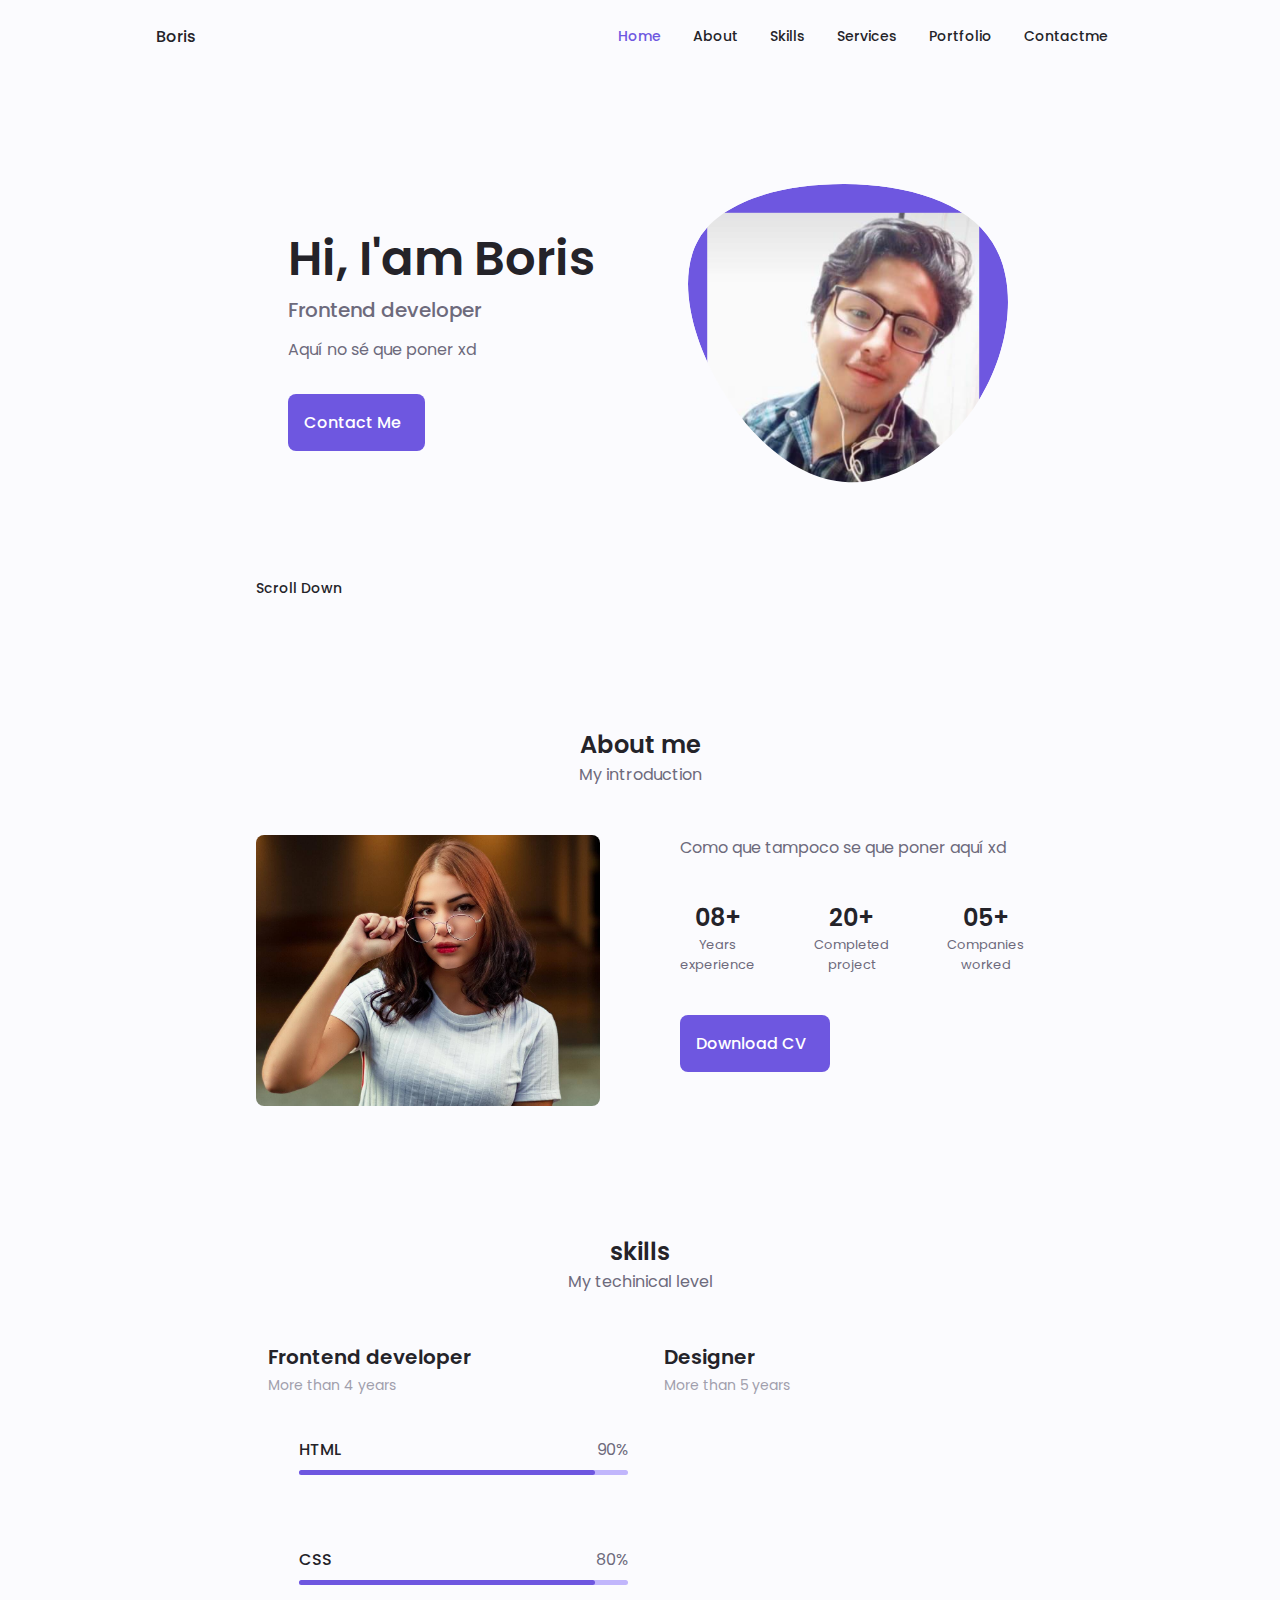
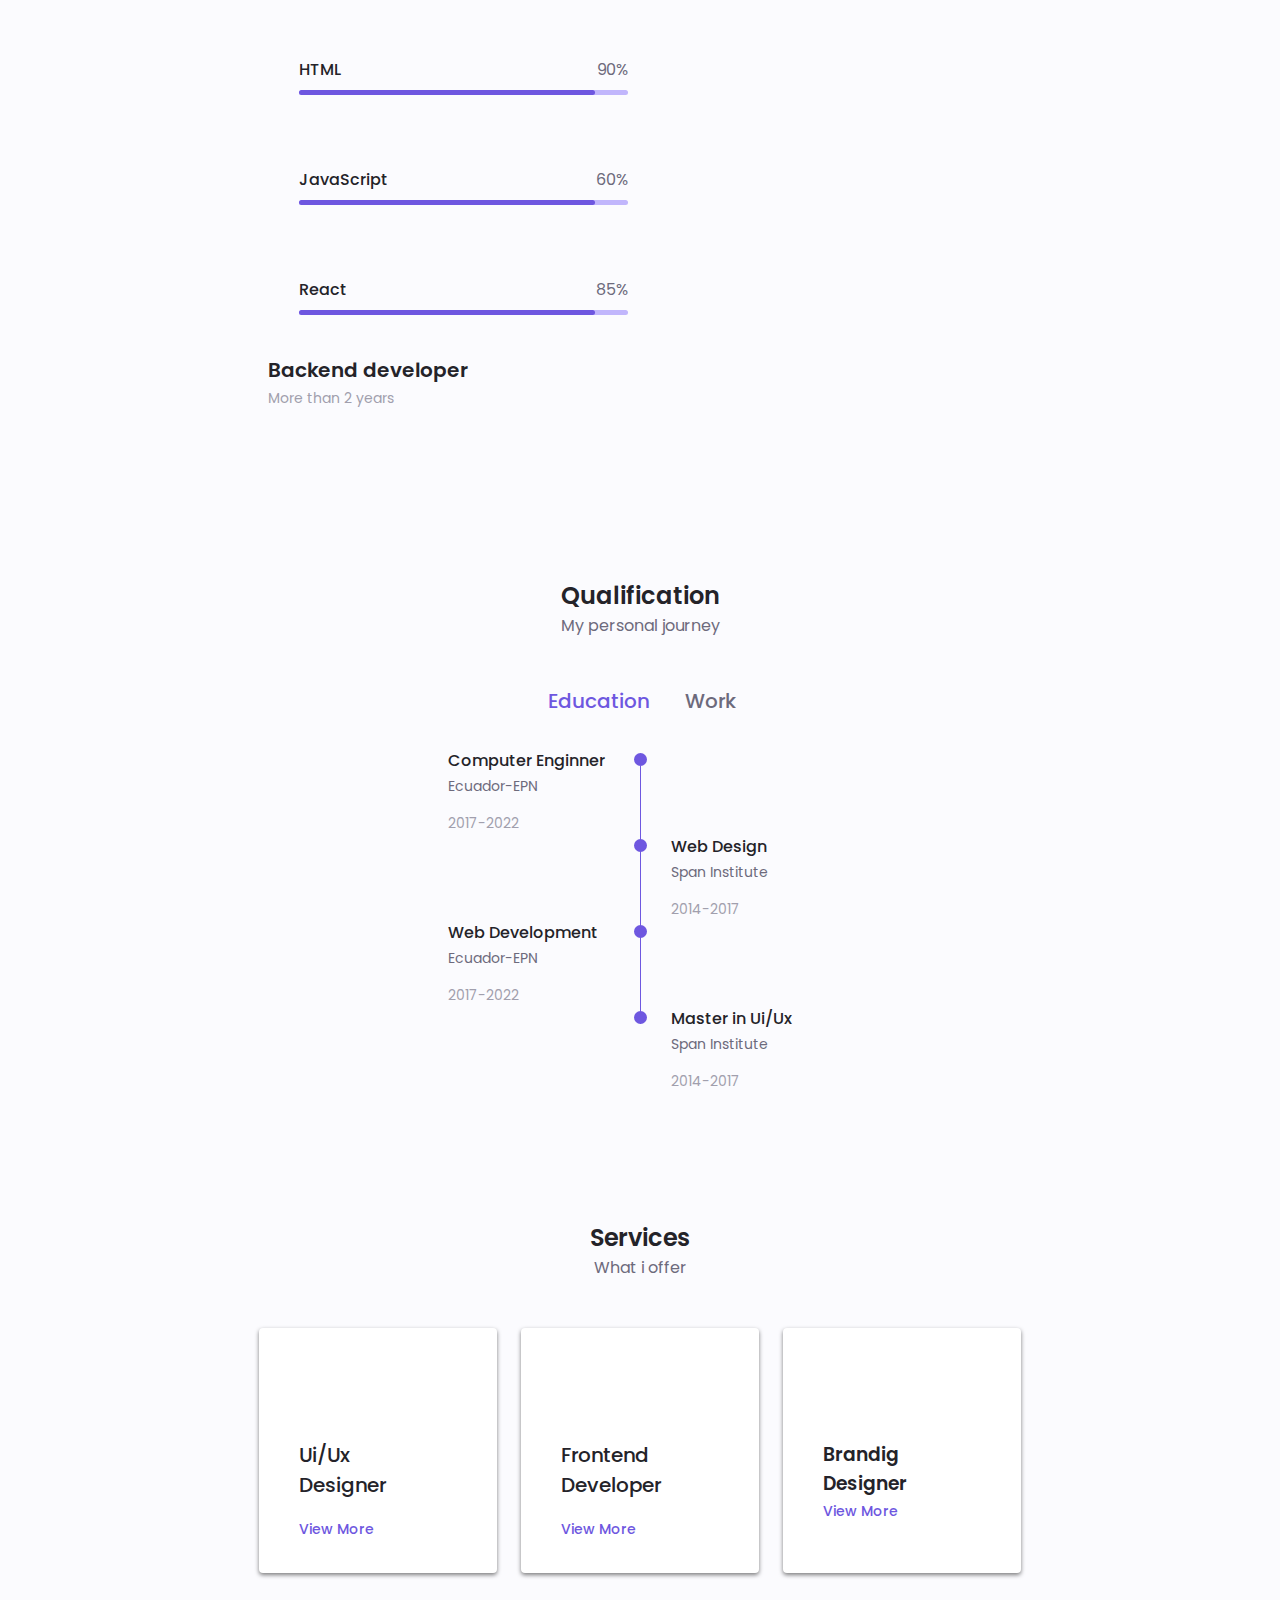
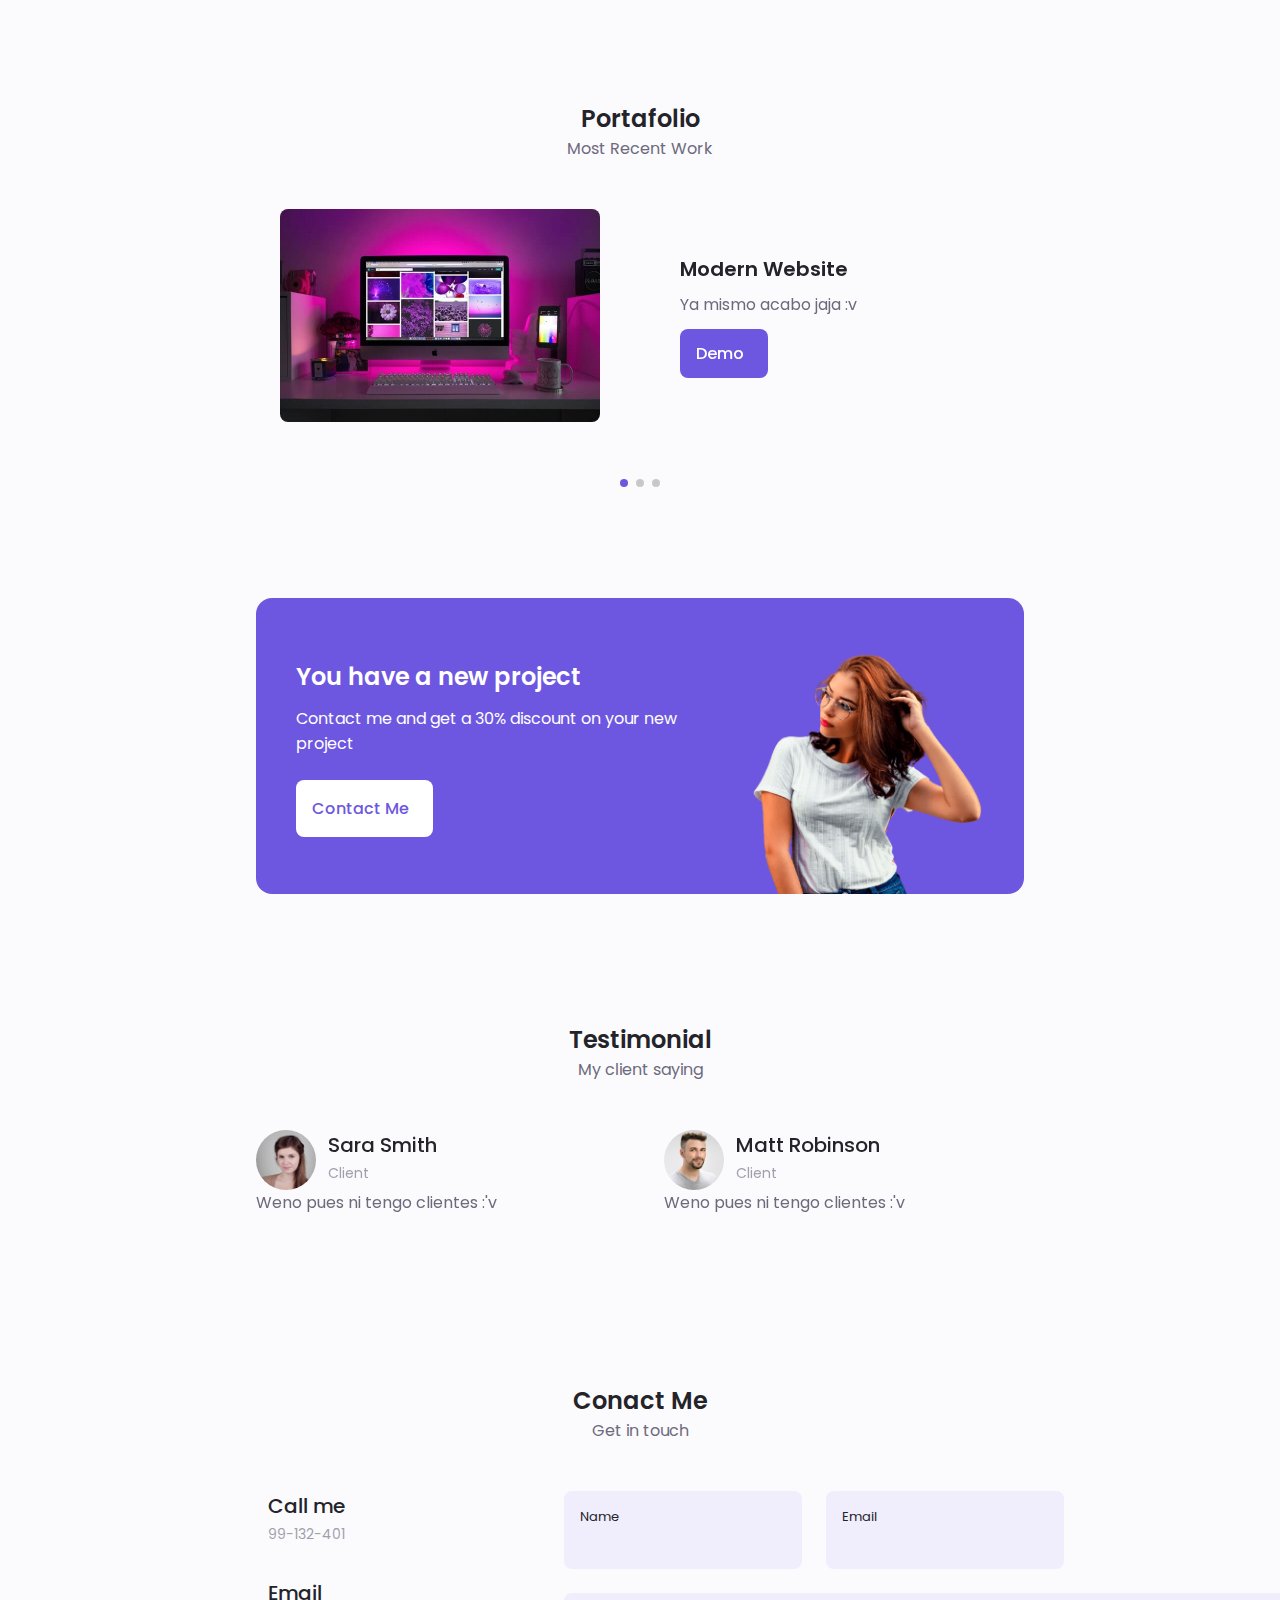
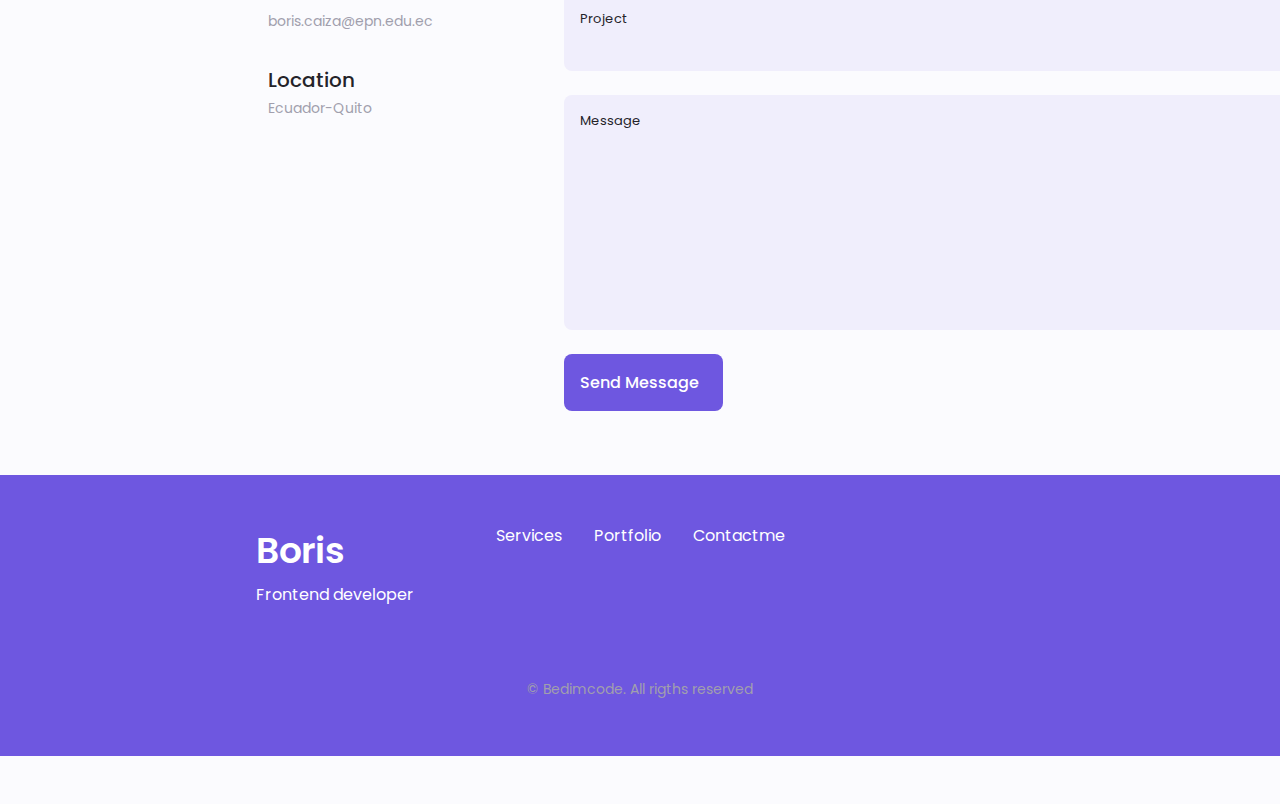
==== index.html @ 5bffb88f "Complete, little changes to do" ====
<!DOCTYPE html>
    <html lang="en">
    <head>
        <meta charset="UTF-8">
        <meta name="viewport" content="width=device-width, initial-scale=1.0">

        <!--==================== UNICONS ====================-->
        
        <link rel="stylesheet" href="https://unicons.iconscout.com/release/v4.0.0/css/line.css">
        <!--==================== SWIPER CSS ====================-->
        <link rel="stylesheet" href="assets/css/swiper-bundle.min.css">
        
        <!--==================== CSS ====================-->
        <link rel="stylesheet" href="assets/css/styles.css">

        <title>Responsive Portfolio Website</title>
    </head>
    <body>
        <!--==================== HEADER ====================-->
        <header class="header" id="header">
            <nav class="nav container">
                <a href="#" class="nav__logo">Boris</a>
                
                <div class="nav__menu" id ="nav-menu">
                    <ul class="nav__list grid">
                        <li class="nav__item">
                            <a href="#home" class="nav__link active-link">
                                <i class="uil uil-estate nav__icon"></i>Home
                            </a>
                        </li>
                        <li class="nav__item">
                            <a href="#about" class="nav__link">
                                <i class="uil uil-user nav__icon "></i> About
                            </a>
                        </li>
                        <li class="nav__item">
                            <a href="#skills" class="nav__link ">
                                <i class="uil uil-file-alt nav__icon"></i> Skills
                            </a>
                        </li>
                        <li class="nav__item">
                            <a href="#services" class="nav__link">
                                <i class="uil uil-briefcase nav__icon"></i> Services
                            </a>
                        </li>
                        <li class="nav__item">
                            <a href="#portfolio" class="nav__link">
                                <i class="uil uil-scenery nav__icon"></i> Portfolio
                            </a>
                        </li>
                        <li class="nav__item">
                            <a href="#contact" class="nav__link">
                                <i class="uil uil-message nav__icon"></i> Contactme
                            </a>
                        </li>
                    </ul>
                    <i class="uil uil-times nav__close" id="nav-close"></i>
                </div>
                
                <div class="nav__btns">
                    <!--Theme change button-->
                    <i class="uil uil-moon change-theme" id="theme-button"></i>
                    <div class="nav__toggle" id="nav-toggle">
                        <i class="uil uil-apps"></i>
                    </div>
                </div>
            </nav>

        </header>

        <!--==================== MAIN ====================-->
        <main class="main">
            <!--==================== HOME ====================-->
            <section class="home section" id="home">
               <div class="home__container container grid">
                   <div class="home__content grid">
                       <div class="home__social">
                           <a href="https://ec.linkedin.com/" target="_blank" class="home__social-icon">
                            <i class="uil uil-linkedin"></i> 
                           </a>

                           <a href="" target="_blank" class="home__social-icon">
                            <i class="uil uil-dribbble"></i>
                           </a>

                           <a href="https://github.com/" target="_blank" class="home__social-icon">
                            <i class="uil uil-github"></i>
                         </a>
                       </div>
                       <div class="home__img">
                        <svg class = "home__blob" viewBox="0 0 200 187" xmlns="http://www.w3.org/2000/svg" xmlns:xlink="http://www.w3.org/1999/xlink">
                            <mask id="mask0" mask-type="alpha">
                                <path d="M190.312 36.4879C206.582 62.1187 201.309 102.826 182.328 134.186C163.346 165.547 
                                130.807 187.559 100.226 186.353C69.6454 185.297 41.0228 161.023 21.7403 129.362C2.45775 
                                97.8511 -7.48481 59.1033 6.67581 34.5279C20.9871 10.1032 59.7028 -0.149132 97.9666 
                                0.00163737C136.23 0.303176 174.193 10.857 190.312 36.4879Z"/>
                            </mask>
                            <g mask="url(#mask0)">
                                <path d="M190.312 36.4879C206.582 62.1187 201.309 102.826 182.328 134.186C163.346 
                                165.547 130.807 187.559 100.226 186.353C69.6454 185.297 41.0228 161.023 21.7403 
                                129.362C2.45775 97.8511 -7.48481 59.1033 6.67581 34.5279C20.9871 10.1032 59.7028 
                                -0.149132 97.9666 0.00163737C136.23 0.303176 174.193 10.857 190.312 36.4879Z"/>
                                <image class = "home__blob-img" x= '12' y = '18' href="assets/img/miPerfil.png"/>
                            </g>
                        </svg>
                       </div>

                       <div class="home__data">
                           <h1 class="home__title">Hi, I'am Boris</h1>
                           <h3 class="home__subtitle">Frontend developer</h3>
                           <p class="home__description">Aquí no sé que poner xd</p>
                           <a href="#contact" class="button button--flex">
                            Contact Me<i class="uil uil-message button__icon"></i>
                           </a>

                       </div>
                   </div>

                   <div class="home__scroll">
                       <a href="#about" class="home_scroll-button button--flex">
                        <i class="uil uil-mouse-alt home__scroll-mouse"></i>
                        <span class="home__scroll-name">Scroll Down</span>
                        <i class="uil uil-arrow-down home__scroll-arrow"></i>
                       </a>
                   </div>
               </div> 
            </section>

            <!--==================== ABOUT ====================-->
            <section class="about section" id="about">
                <div class="section__normal">
                    <h2 class="section__title">About me</h2>
                <span class="section__subtitle">My introduction</span>
                </div>
                

                <div class="about__container container grid">
                    <img src="assets/img/about.jpg" alt="" class="about__img">
                    <div class="about__data">
                        <p class="about__description">Como que tampoco se que poner aquí xd</p>
                        <div class="about__info">
                            <div>
                                <span class="about__info-title">08+</span>
                                <span class="about__info-name">Years <br> experience</span>
                            </div>

                            <div>
                                <span class="about__info-title">20+</span>
                                <span class="about__info-name">Completed <br> project</span>
                            </div>


                            <div>
                                <span class="about__info-title">05+</span>
                                <span class="about__info-name">Companies <br> worked</span>
                            </div>
                        </div>

                        <div class="about__buttons">
                            <a download="" href="assets/pdf/MyResume.pdf" class="button button--flex">
                               Download CV  <i class="uil uil-download-alt button__icon"></i>
                            </a>
                            
                        </div>
                    </div>
                </div>
        
            </section>

            <!--==================== SKILLS ====================-->
            <section class="skills section" id="skills">
                <div class ="section__normal">
                    <h2 class="section__title">skills</h2>
                    <span class="section__subtitle">My techinical level</span>
                </div>
                
                <div class="skills__container container grid">
                    <div>
                        <!-----------------SKILLS 1 ------------------->
                        <div class="skills__content skills__open">
                            <div class="skills__header">
                                <i class="uil uil-brackets-curly skills__icon"></i>

                                <div>
                                    <h1 class="skills__title">Frontend developer</h1>
                                    <span class="skills__subtitle">More than 4 years</span>
                                </div>

                                <i class="uil uil-angle-down skills__arrow"></i>
                            </div>

                            <div class="skills__list grid">
                                <div class="skills__data">
                                    <div class="skills__titles">
                                        <h3 class="skills__name">HTML</h3>
                                            <span class="skills__number">90%</span>
                                    </div>
                                    <div class="skills__bar">
                                        <span class="skills__percentage skills__html"></span>
                                    </div>

                                </div>

                                <div class="skills__data">
                                    <div class="skills__titles">
                                        <h3 class="skills__name">CSS</h3>
                                            <span class="skills__number">80%</span>
                                    </div>
                                    <div class="skills__bar">
                                        <span class="skills__percentage skills__css"></span>
                                    </div>

                                </div>


                                <div class="skills__data">
                                    <div class="skills__titles">
                                        <h3 class="skills__name">HTML</h3>
                                            <span class="skills__number">90%</span>
                                    </div>
                                    <div class="skills__bar">
                                        <span class="skills__percentage skills__html"></span>
                                    </div>

                                </div>


                                <div class="skills__data">
                                    <div class="skills__titles">
                                        <h3 class="skills__name">JavaScript</h3>
                                            <span class="skills__number">60%</span>
                                    </div>
                                    <div class="skills__bar">
                                        <span class="skills__percentage skills__js"></span>
                                    </div>

                                </div>


                                <div class="skills__data">
                                    <div class="skills__titles">
                                        <h3 class="skills__name">React</h3>
                                            <span class="skills__number">85%</span>
                                    </div>
                                    <div class="skills__bar">
                                        <span class="skills__percentage skills__react"></span>
                                    </div>

                                </div>




                            </div>
                        </div>

                        <!-----------------SKILLS 2 ------------------->
                        <div class="skills__content skills__close">
                            <div class="skills__header">
                                <i class="uil uil-server-network skills__icon"></i>

                                <div>
                                    <h1 class="skills__title">Backend developer</h1>
                                    <span class="skills__subtitle">More than 2 years</span>
                                </div>

                                <i class="uil uil-angle-down skills__arrow"></i>
                            </div>

                            <div class="skills__list grid">
                                <div class="skills__data">
                                    <div class="skills__titles">
                                        <h3 class="skills__name">PHP</h3>
                                            <span class="skills__number">80%</span>
                                    </div>
                                    <div class="skills__bar">
                                        <span class="skills__percentage skills__php"></span>
                                    </div>

                                </div>

                                <div class="skills__data">
                                    <div class="skills__titles">
                                        <h3 class="skills__name">Node JS</h3>
                                            <span class="skills__number">70%</span>
                                    </div>
                                    <div class="skills__bar">
                                        <span class="skills__percentage skills__node"></span>
                                    </div>

                                </div>


                                <div class="skills__data">
                                    <div class="skills__titles">
                                        <h3 class="skills__name">Firebase</h3>
                                            <span class="skills__number">90%</span>
                                    </div>
                                    <div class="skills__bar">
                                        <span class="skills__percentage skills__firebase"></span>
                                    </div>

                                </div>


                                <div class="skills__data">
                                    <div class="skills__titles">
                                        <h3 class="skills__name">Pyhton</h3>
                                            <span class="skills__number">60%</span>
                                    </div>
                                    <div class="skills__bar">
                                        <span class="skills__percentage skills__python"></span>
                                    </div>

                                </div>


                            </div>
                        </div>
                    </div>

                    <div>
                          <!-----------------SKILLS 3 ------------------->
                          <div class="skills__content skills__close">
                            <div class="skills__header">
                                <i class="uil uil-swatchbook skills__icon"></i>

                                <div>
                                    <h1 class="skills__title">Designer</h1>
                                    <span class="skills__subtitle">More than 5 years</span>
                                </div>

                                <i class="uil uil-angle-down skills__arrow"></i>
                            </div>

                            <div class="skills__list grid">
                                <div class="skills__data">
                                    <div class="skills__titles">
                                        <h3 class="skills__name">Figma</h3>
                                            <span class="skills__number">80%</span>
                                    </div>
                                    <div class="skills__bar">
                                        <span class="skills__percentage skills__figma"></span>
                                    </div>

                                </div>

                                <div class="skills__data">
                                    <div class="skills__titles">
                                        <h3 class="skills__name">Sketch</h3>
                                            <span class="skills__number">85%</span>
                                    </div>
                                    <div class="skills__bar">
                                        <span class="skills__percentage skills__sketch"></span>
                                    </div>

                                </div>


                                <div class="skills__data">
                                    <div class="skills__titles">
                                        <h3 class="skills__name">Photoshop</h3>
                                            <span class="skills__number">90%</span>
                                    </div>
                                    <div class="skills__bar">
                                        <span class="skills__percentage skills__phptoshop"></span>
                                    </div>

                                </div>


                                




                            </div>
                        </div>
                    </div>
                </div>
            </section>

            <!--==================== QUALIFICATION ====================-->
            <section class="qualification section">
                <div class="section__normal">
                    <h2 class="section__title">Qualification</h2>
                    <span class="section__subtitle">My personal journey</span>
                </div>
                

                <div class="qualification__container container">
                    <div class="qualification__tabs">
                        <div class="qualification__button button--flex qualification__active" data-target='#education'>
                            <i class="uil uil-graduation-cap qualification__icon"></i>
                            Education
                        </div>

                        <div class="qualification__button button--flex" data-target='#work' >
                            <i class="uil uil-briefcase-alt qualification__icon"></i>
                            Work
                        </div>


                    </div>

                    <div class="qualification__sections">
                        <!-----------------QUALIFICATIONS CONTENT 1-------------->
                        <div class="qualification__content qualification__active" data-content id ="education">
                            <!-----------------QUALIFICATIONS 1-------------->
                            <div class="qualification__data">
                                <div>
                                    <h3 class="qualification__title">Computer Enginner</h3>
                                    <span class="qualification__subtitle">Ecuador-EPN</span>
                                    <div class="qualification__calendar">
                                        <i class="uil uil-calendar-alt"></i>
                                        2017-2022
                                    </div>
                                </div>
                                <div>
                                    <span class="qualification__rounder"></span>
                                    <span class="qualification__line"></span>
                                </div>

                            </div>

                              <!-----------------QUALIFICATIONS 2-------------->
                              <div class="qualification__data">
                                  <div></div>
                                    <div>
                                        <span class="qualification__rounder"></span>
                                        <span class="qualification__line"></span>
                                    </div>
                                    
                                    <div>
                                        <h3 class="qualification__title">Web Design</h3>
                                        <span class="qualification__subtitle">Span Institute</span>
                                        <div class="qualification__calendar">
                                            <i class="uil uil-calendar-alt"></i>
                                            2014-2017
                                        </div>
                                    </div>
                              

                                </div>

                              <!-----------------QUALIFICATIONS 3-------------->
                              <div class="qualification__data">
                                    <div>
                                        <h3 class="qualification__title">Web Development</h3>
                                        <span class="qualification__subtitle">Ecuador-EPN</span>
                                        <div class="qualification__calendar">
                                            <i class="uil uil-calendar-alt"></i>
                                            2017-2022
                                        </div>
                                    </div>
                                    <div>
                                        <span class="qualification__rounder"></span>
                                        <span class="qualification__line"></span>
                                    </div>

                                </div>

                                 <!-----------------QUALIFICATIONS 4-------------->
                              <div class="qualification__data">
                                    <div></div>
                                    <div>
                                        <span class="qualification__rounder"></span>
                                        <!--<span class="qualification__line"></span>-->
                                    </div>
                                    
                                    <div>
                                        <h3 class="qualification__title">Master in Ui/Ux</h3>
                                        <span class="qualification__subtitle">Span Institute</span>
                                        <div class="qualification__calendar">
                                            <i class="uil uil-calendar-alt"></i>
                                            2014-2017
                                        </div>
                                    </div>
                            

                                </div>
                        </div>

                         <!-----------------QUALIFICATIONS CONTENT 2-------------->
                         <div class="qualification__content" data-content id ="work">
                            <!-----------------QUALIFICATIONS 1-------------->
                            <div class="qualification__data">
                                <div>
                                    <h3 class="qualification__title">Software Enginner</h3>
                                    <span class="qualification__subtitle">Ecuador-EPN</span>
                                    <div class="qualification__calendar">
                                        <i class="uil uil-calendar-alt"></i>
                                        2017-2022
                                    </div>
                                </div>
                                <div>
                                    <span class="qualification__rounder"></span>
                                    <span class="qualification__line"></span>
                                </div>

                            </div>

                              <!-----------------QUALIFICATIONS 2-------------->
                              <div class="qualification__data">
                                  <div></div>
                                    <div>
                                        <span class="qualification__rounder"></span>
                                        <span class="qualification__line"></span>
                                    </div>
                                    
                                    <div>
                                        <h3 class="qualification__title">Web Design</h3>
                                        <span class="qualification__subtitle">Span Institute</span>
                                        <div class="qualification__calendar">
                                            <i class="uil uil-calendar-alt"></i>
                                            2014-2017
                                        </div>
                                    </div>
                              

                                </div>

                              <!-----------------QUALIFICATIONS 3-------------->
                              <div class="qualification__data">
                                    <div>
                                        <h3 class="qualification__title">Web Development</h3>
                                        <span class="qualification__subtitle">Ecuador-EPN</span>
                                        <div class="qualification__calendar">
                                            <i class="uil uil-calendar-alt"></i>
                                            2017-2022
                                        </div>
                                    </div>
                                    <div>
                                        <span class="qualification__rounder"></span>
                                       <!--<span class="qualification__line"></span>--> 
                                    </div>

                                </div>

                        </div>

                    </div>
                </div>

            </section>

            <!--==================== SERVICES ====================-->
            <section class="services section" id="services">
                <div class="section__normal">
                    <h2 class="section__title">Services</h2>
                    <span class="section__subtitle">What i offer</span>
                </div>
                

                <div class="services__container container grid">
                    <!-----------SERVICES 1--------------------->
                    <div class="services__content">
                        <div>
                            <i class="uil uil-web-grid services__icon"></i>
                            <h3 class="services__title">Ui/Ux <br> Designer</h3>
                        </div>

                        <span class="button button--flex button--small button--link services__button">
                            View More 
                            <i class="uil uil-arrow-right button__icon"></i>
                        </span>

                        <div class="services__modal">

                            <div class="services__modal-content">
                            <h4 class="services__modal-title">Ui/Ux <br> Designer</h4>
                            <i class="uil uil-times services__modal-close"></i>

                            <ul class="services__modal-services grid">
                                <li class="services__modal-service">
                                    <i class="uil uil-check-circle services__modal-icon"></i>
                                    <p>I develop the user interface.</p>
                                </li>

                                <li class="services__modal-service">
                                    <i class="uil uil-check-circle services__modal-icon"></i>
                                    <p>I develop the user interface.</p>
                                </li>

                                <li class="services__modal-service">
                                    <i class="uil uil-check-circle services__modal-icon"></i>
                                    <p>I develop the user interface.</p>
                                </li>

                                <li class="services__modal-service">
                                    <i class="uil uil-check-circle services__modal-icon"></i>
                                    <p>I develop the user interface.</p>
                                </li>
                            </ul>
                            </div>
                        </div>
                    </div>

                     <!-----------SERVICES 2--------------------->
                     <div class="services__content">
                        <div>
                            <i class="uil uil-arrow services__icon"></i>
                            <h3 class="services__title">Frontend <br> Developer</h3>
                        </div>

                        <span class="button button--flex button--small button--link services__button">
                            View More 
                            <i class="uil uil-arrow-right button__icon"></i>
                        </span>

                        <div class="services__modal">
                            <div class="services__modal-content">
                            <h4 class="services__modal-title">Frontend <br> Developer</h4>
                            <i class="uil uil-times services__modal-close"></i>

                            <ul class="services__modal-services grid">
                                <li class="services__modal-service">
                                    <i class="uil uil-check-circle services__modal-icon"></i>
                                    <p>I develop the user interface.</p>
                                </li>

                                <li class="services__modal-service">
                                    <i class="uil uil-check-circle services__modal-icon"></i>
                                    <p>I develop the user interface.</p>
                                </li>

                                <li class="services__modal-service">
                                    <i class="uil uil-check-circle services__modal-icon"></i>
                                    <p>I develop the user interface.</p>
                                </li>

                                <li class="services__modal-service">
                                    <i class="uil uil-check-circle services__modal-icon"></i>
                                    <p>I develop the user interface.</p>
                                </li>
                            </ul>
                            </div>
                        </div>
                    </div>

                    <!-----------SERVICES 3--------------------->
                    <div class="services__content">
                        <div>
                            <i class="uil uil-pen services__icon"></i>
                            <h3 class="sercices__title">Brandig <br> Designer</h3>
                        </div>

                        <span class="button button--flex button--small button--link services__button">
                            View More 
                            <i class="uil uil-arrow-right button__icon"></i>
                        </span>

                        <div class="services__modal">
                            <div class="services__modal-content">
                            <h4 class="services__modal-title">Brandig <br> Designer</h4>
                            <i class="uil uil-times services__modal-close"></i>

                            <ul class="services__modal-services grid">
                                <li class="services__modal-service">
                                    <i class="uil uil-check-circle services__modal-icon"></i>
                                    <p>I develop the user interface.</p>
                                </li>

                                <li class="services__modal-service">
                                    <i class="uil uil-check-circle services__modal-icon"></i>
                                    <p>I develop the user interface.</p>
                                </li>

                                <li class="services__modal-service">
                                    <i class="uil uil-check-circle services__modal-icon"></i>
                                    <p>I develop the user interface.</p>
                                </li>

                                <li class="services__modal-service">
                                    <i class="uil uil-check-circle services__modal-icon"></i>
                                    <p>I develop the user interface.</p>
                                </li>
                            </ul>
                            </div>
                        </div>
                    </div>

                </div>

            </section>

            <!--==================== PORTFOLIO ====================-->
            <section class="portfolio section" id="portfolio">
                <div class="section__normal">
                    <h2 class="section__title">Portafolio</h2>
                    <span class="section__subtitle">Most Recent Work</span>
                </div>
                

                <div class="portfolio__container container swiper-container">
                    <div class="swiper-wrapper">
                        <!----------------------PORTFOLIO 1-------------->
                        <div class="portfolio__content grid swiper-slide">
                            <img src="assets/img/portfolio1.jpg" alt="" class="portfolio__img">

                            <div class="portfolio__data">
                                <h3 class="portfolio__title">Modern Website</h3>
                                <p class="portfolio__description">Ya mismo acabo jaja :v </p>
                                <a href="#" class="button button--flex button--small portfolio__button">
                                    Demo
                                    <i class="uil uil-arrow-right button__icon"></i>
                                </a>
                            </div>
                        </div>

                        <!----------------------PORTFOLIO 2-------------->
                        <div class="portfolio__content grid swiper-slide">
                            <img src="assets/img/portfolio2.jpg" alt="" class="portfolio__img">

                            <div class="portfolio__data">
                                <h3 class="portfolio__title">Modern Website</h3>
                                <p class="portfolio__description">Ya mismo acabo jaja :v </p>
                                <a href="#" class="button button--flex button--small portfolio__button">
                                    Demo
                                    <i class="uil uil-arrow-right button__icon"></i>
                                </a>
                            </div>
                        </div>

                        <!----------------------PORTFOLIO 3-------------->
                        <div class="portfolio__content grid swiper-slide">
                            <img src="assets/img/portfolio3.jpg" alt="" class="portfolio__img">

                            <div class="portfolio__data">
                                <h3 class="portfolio__title">Modern Website</h3>
                                <p class="portfolio__description">Ya mismo acabo jaja :v </p>
                                <a href="#" class="button button--flex button--small portfolio__button">
                                    Demo
                                    <i class="uil uil-arrow-right button__icon"></i>
                                </a>
                            </div>
                        </div>
                    </div>

                    <!--Add Arrows-->
                    <div class="swiper-button-next">
                        <i class="uil uil-angle-right-b swiper-portfolio-icon"></i>
                    </div>
                    <div class="swiper-button-prev">
                        <i class="uil uil-angle-left-b swiper-portfolio-icon"></i>
                    </div>

                    <!-- Add Pagination-->

                    <div class="swiper-pagination"></div>
                </div>

            </section>

            <!--==================== PROJECT IN MIND ====================-->
            <section class="project section">
                <div class="project__bg">
                    <div class="project__container container grid">
                        <div class="project__data">
                            <h2 class="project__title">You have a new project</h2>
                            <p class="project__description">Contact me and get a 30% discount on your new project</p>
                            <a href="#contact" class="button button--flex button--white">
                                Contact Me
                                <i class="uil uil-message project__icon button__icon"></i>
                            </a>
                        </div>

                        <img src="assets/img/project.png" alt="" class="project__img">
                    </div>
                </div>

            </section>

            <!--==================== TESTIMONIAL ====================-->
            <section class="testimonial section">
                <div class="section__normal">
                    <h2 class="section__title">Testimonial</h2>
                    <span class="section__subtitle">My client saying</span> 
                </div>
               

               <div class="testimonial__container container swiper-container">
                   <div class="swiper-wrapper">
                        <!-------------Testimonial 1 ------------->
                        <div class="testimonial__content swiper-slide">
                            <div class="testimonial__data">
                                <div class="testimonial__header">
                                    <img src="assets/img/testimonial1.jpg" alt="" class="testimonial__img">
                                    <div>
                                        <h3 class="testimonial__name">Sara Smith</h3>
                                        <span class="testimonial__client">Client</span>
                                    </div>
                                </div>

                                <div>
                                    <i class="uil uil-star testimonial__icon-start"></i>
                                    <i class="uil uil-star testimonial__icon-start"></i>
                                    <i class="uil uil-star testimonial__icon-start"></i>
                                    <i class="uil uil-star testimonial__icon-start"></i>
                                    <i class="uil uil-star testimonial__icon-start"></i>
                                </div>
                            </div>

                            <p class="testimonial__description">Weno pues ni tengo clientes :'v</p>

                        </div>


                            <!-------------Testimonial 2 ------------->
                            <div class="testimonial__content swiper-slide">
                                <div class="testimonial__data">
                                    <div class="testimonial__header">
                                        <img src="assets/img/testimonial2.jpg" alt="" class="testimonial__img">
                                        <div>
                                            <h3 class="testimonial__name">Matt Robinson</h3>
                                            <span class="testimonial__client">Client</span>
                                        </div>
                                    </div>
        
                                    <div>
                                    <i class="uil uil-star testimonial__icon-start"></i>
                                    <i class="uil uil-star testimonial__icon-start"></i>
                                    <i class="uil uil-star testimonial__icon-start"></i>
                                    <i class="uil uil-star testimonial__icon-start"></i>
                                    <i class="uil uil-star testimonial__icon-start"></i>
                                    </div>
                                </div>
        
                                <p class="testimonial__description">Weno pues ni tengo clientes :'v</p>
                                
                            </div>

                            <!-------------Testimonial 3 ------------->
                            <div class="testimonial__content swiper-slide">
                                <div class="testimonial__data">
                                    <div class="testimonial__header">
                                        <img src="assets/img/testimonial3.jpg" alt="" class="testimonial__img">
                                        <div>
                                            <h3 class="testimonial__name">Raul Harris</h3>
                                            <span class="testimonial__client">Client</span>
                                        </div>
                                    </div>
        
                                    <div>
                                    <i class="uil uil-star testimonial__icon-start"></i>
                                    <i class="uil uil-star testimonial__icon-start"></i>
                                    <i class="uil uil-star testimonial__icon-start"></i>
                                    <i class="uil uil-star testimonial__icon-start"></i>
                                    <i class="uil uil-star testimonial__icon-start"></i>
                                    </div>
                                </div>
        
                                <p class="testimonial__description">Weno pues ni tengo clientes :'v</p>
                                
                            </div>

                   </div>

                   <!--Add Pagination-->
                   <div class="swiper-pagination swiper-pagination-testimonial"></div>
               </div>

            </section>

            <!--==================== CONTACT ME ====================-->
            <section class="contact section" id="contact">
                <div class="section__normal">
                    <h2 class="section__title">Conact Me</h2>
                    <span class="section__subti">Get in touch</span>
                </div>
               

                <div class="contact__container container grid">
                    <div>
                        <div class="contact__information">
                            <i class="uil uil-phone contact__icon"></i>
                            <div>
                                <h3 class="contact__title">Call me</h3>
                                <span class="contact__subtitle">99-132-401</span>
                            </div>
                        </div>

                        <div class="contact__information">
                            <i class="uil uil-envelope contact__icon"></i>
                            <div>
                                <h3 class="contact__title">Email</h3>
                                <span class="contact__subtitle">boris.caiza@epn.edu.ec</span>
                            </div>
                        </div>


                        <div class="contact__information">
                            <i class="uil uil-map-marker contact__icon"></i>
                            <div>
                                <h3 class="contact__title">Location</h3>
                                <span class="contact__subtitle">Ecuador-Quito</span>
                            </div>
                        </div>
                    </div>

                    <form action="" class="contact__form grid">
                        <div class="contact__inputs grid">
                            <div class="contact__content">
                                <label for="" class="contact__label">Name</label>
                                <input type="text" class="contact__input">
                            </div>

                            <div class="contact__content">
                                <label for="" class="contact__label">Email</label>
                                <input type="email" class="contact__input">
                            </div>
                        </div>

                        <div class="contact__content">
                            <label for="" class="contact__label">Project</label>
                            <input type="text" class="contact__input">
                        </div>


                        <div class="contact__content">
                            <label for="" class="contact__label">Message</label>
                            <textarea name="" id="" cols="30" rows="7" class="contact__input"></textarea>
                        </div>

                        <div>
                            <a href="" class="button button--flex"> Send Message
                                <i class="uil uil-message button__icon"></i>
                            </a>
                        </div>



                    </form>
                </div>


            </section>
        </main>

        <!--==================== FOOTER ====================-->
        <footer class="footer">
            <div class="footer__bg">
                <div class="footer__container container grid">
                    <div>
                        <h1 class="footer__title">Boris</h1>
                        <span class="footer__subtitle">Frontend developer</span>
                    </div>

                    <ul class="footer__links">
                        <li> 
                            <a href="#services" class="footer__link">Services</a>
                        </li>

                        <li> 
                            <a href="#portfolio" class="footer__link">Portfolio</a>
                        </li>

                        <li> 
                            <a href="#contact" class="footer__link">Contactme</a>
                        </li>
                    </ul>

                    <div class="footer__socials">
                        <a href="https://www.facebook.com/boris.caiza.9/" target=_blank" " class="footer__social">
                            <i class="uil uil-facebook-f"></i>
                        </a>

                        <a href="https://www.instagram.com/boriscaiza" target=_blank" class="footer__social">
                            <i class="uil uil-instagram"></i>
                        </a>

                        
                    </div>
                </div>
               <p class="footer__copy">&#169; Bedimcode. All rigths reserved</p>
            </div>
            
        </footer>
        
        <!--==================== SCROLL TOP ====================-->
        <a href="" class="scrollup" id="scroll-up">
            <i class="uil uil-arrow-up scrollup__icon"></i>
        </a>

        <!--==================== SWIPER JS ====================-->
        <script src="assets/js/swiper-bundle.min.js"></script>

        <!--==================== MAIN JS ====================-->
        <script src="assets/js/main.js"></script>
    </body>
</html>
---- assets/css/styles.css ----
/*==================== GOOGLE FONTS ====================*/

@import url('https://fonts.googleapis.com/css2?family=Poppins:wght@400;500;600&display=swap');


/*==================== VARIABLES CSS ====================*/
:root {
    --header-height: 3rem ;

    /*========== Colors ==========*/
    /* Change favorite color */
    --hue-color: 250 ; /*Purple 250 - Green 142 - Blue 230 - Pink 340*/

    /* HSL color mode */
    --first-color: hsl(var(--hue-color), 69%, 61%);
    --first-color-second: hsl(var(--hue-color), 69%, 61%);
    --first-color-alt: hsl(var(--hue-color), 57%, 53%);
    --first-color-lighter: hsl(var(--hue-color), 92%, 85%);
    --title-color: hsl(var(--hue-color), 8%, 15%);
    --text-color: hsl(var(--hue-color), 8%, 45%);
    --text-color-light: hsl(var(--hue-color), 8%, 65%);
    --input-color: hsl(var(--hue-color), 70%, 96%);
    --body-color: hsl(var(--hue-color), 60%, 99%);
    --container-color:  #fff;
    --scroll-bar-color: hsl(var(--hue-color), 12%, 90%);
    --scroll-thumb-color: hsl(var(--hue-color), 12%, 80%);

    /*========== Font and typography ==========*/
    --body-font: 'Poppins', sans-serif;

    /* .5rem = 8px, 1rem = 16px, 1.5rem = 24px ... */
    --big-font-size:2rem ;
    --h1-font-size: 1.5rem;
    --h2-font-size: 1.25rem;
    --h3-font-size: 1.125rem;
    --normal-font-size: .938rem;
    --small-font-size: .813rem;
    --smaller-font-size: .75rem;

    /*========== Font weight ==========*/
    --font-medium: 500 ;
    --font-semi-bold: 600;

    /*========== Margenes Bottom ==========*/
    /* .25rem = 4px, .5rem = 8px, .75rem = 12px ... */
    --mb-0-25: .25rem;
    --mb-0-5: .5rem;
    --mb-0-75: .75rem;
    --mb-1: 1rem;
    --mb-1-5: 1.5rem;
    --mb-2: 2rem;
    --mb-2-5: 2.5rem;
    --mb-3: 3rem;

    /*========== z index ==========*/
    --z-tooltip:10 ;
    --z-fixed: 100;
    --z-modal: 1000;
}

/* Font size for large devices */
@media screen and (min-width: 968px) {
    :root {
        --big-font-size: 3rem;
        --h1-font-size: 2.25rem;
        --h2-font-size: 1.5rem;
        --h3-font-size: 1.25rem;
        --normal-font-size: 1rem;
        --small-font-size: .875rem;
        --smaller-font-size: .813rem;
    }
}

/*========== Variables Dark theme ==========*/
body.dark-theme{
 
    --first-color-second: hsl(var(--hue-color), 30%, 8%);
 
  
    --title-color: hsl(var(--hue-color), 8%, 95%);
    --text-color: hsl(var(--hue-color), 8%, 75%);

    --input-color: hsl(var(--hue-color), 29%, 16%);
    --body-color: hsl(var(--hue-color), 28%, 12%);
    --container-color:  hsl(var(--hue-color),29%,16%);

    --scroll-bar-color: hsl(var(--hue-color), 12%, 48%);
    --scroll-thumb-color: hsl(var(--hue-color), 12%, 36%);

}


/*========== Button Dark/Light ==========*/

.nav__btns{
    display: flex;
    align-items: center;

}

.change-theme{
    font-size: 1.25rem;
    color: var(--title-color);
    margin-right: var(--mb-1);
    cursor: pointer;
}

.change-theme:hover{
    color: var(--first-color);
}

/*==================== BASE ====================*/
*{
    box-sizing: border-box;
    padding: 0;
    margin: 0;

}

html{
    scroll-behavior: smooth;
}

body{
    margin: 0 0 var(--header-height) 0;
    font-family: var(--body-font);
    font-size: var(--normal-font-size);
    background-color: var(--body-color);
    color: var(--text-color);

}

h1,h2,h3,h4{
    color: var(--title-color);
    font-weight: var(--font-semi-bold);
}

ul{
    list-style: none;
}

a{
    text-decoration: none;
}

img{
    max-width: 100%;
    height: auto;
}

/*==================== REUSABLE CSS CLASSES ====================*/

.section{
    padding: 2rem 0 4rem;
}

.section_title{
    font-size: var(--h1-font-size);
}

.section_subtitle{
    display: block;
    font-size: var(--small-font-size);
    margin-bottom: var(--mb-3);
}

.section_title,
.section_subtitle{
    text-align: center;
}



/*==================== LAYOUT ====================*/

.container{
    max-width: 768px;
    margin-left: var(--mb-1-5);
    margin-right: var(--mb-1-5);
}

.grid{
    display: grid;
    gap:1.5rem;
}

.header{
    width: 100%;
    position: fixed;
    bottom: 0;
    left: 0;
    z-index: var(--z-fixed);
    background-color: var(--body-color);

}

/*==================== NAV ====================*/

.nav{
    max-width: 968px;
    height: var(--header-height);
    display: flex;
    justify-content: space-between;
    align-items: center;
}

.nav__logo,
.nav__toggle{
    color: var(--title-color);
    font-weight: var(--font-medium);
}

.nav__logo:hover{
    color: var(--first-color);
}


.nav__toggle{
    color: var(--second-color);
    font-size: 1.5rem;
    cursor: pointer;
  }

.nav__toggle:hover{
    color: var(--first-color);
}

@media screen and (max-width: 767px){
    .nav__menu{
      position: fixed;
      bottom: -100%;
      left:0;
      width: 100%;
      background-color: var(--body-color);
      padding: 2rem 1.5rem 4rem;
      box-shadow: 0 -1px 4px rgba(0,0,0,1);
      border-radius: 1.5rem 1.5rem 0 0;
      transition: .3s;
    }
  }

  .nav__list{
      grid-template-columns: repeat(3,1fr);
      gap: 2rem;
  }

  .nav__link{
      display: flex;
      flex-direction: column;
      align-items: center;
      font-size: var(--small-font-size);
      color: var(--title-color);
      font-weight: var(--font-medium);
  }

  .nav__link:hover{
      color: var(--first-color);
  }


  .nav__icon{
      font-size: 1.2rem;
  }


  .nav__close{
      position: absolute;
      right: 1.3rem;
      bottom: .5rem;
      font-size: 1.5rem;
      cursor: pointer;
      color: var(--first-color);
  }

  .nav__close:hover{
      color: var(--first-color-alt);
  }


/* show menu */
.show-menu{
    bottom: 0;
}

/* Active link */

.active-link{
    color: var(--first-color);
}


/* Change background header */

.scroll-header{
    box-shadow: 0 -1px 4px rgba(0,0,0,.15);
}
/*==================== HOME ====================*/

.home__container{
    gap: 1rem;
}

.home__content{
    grid-template-columns: .5fr 3fr;
    padding-top: 3.5rem;
    align-items: center;
}

.home__social{
    display: grid;
    grid-template-columns: max-content;
    row-gap: 1rem;
}

.home__social-icon{
    font-size: 1.25rem;
    color: var(--first-color);
}

.home__social-icon:hover{
    color: var(--first-color-alt);
}

.home__blob{
    width: 200px;
    fill: var(--first-color);
}

.home__blob-img{
    width: 170px;

}

.home__data{
    grid-column: 1/3;
}

.home__title{
    font-size: var(--big-font-size);
}

.home__subtitle{
    font-size: var(--h3-font-size);
    color: var(--text-color);
    font-weight: var(--font-medium);
    margin-bottom: var(--mb-0-75);
}

.home__description{
    margin-bottom: var(--mb-2);
}


.home__scroll{

    display: none;
}

.home__scroll-button{
    color: var(--first-color);
    transition: .3s;
}

.home__scroll-button:hover{
    transform: translateY(.25rem);
}

.home__scroll-mouse{
    font-size: 2rem;
}

.home__scroll-name{
    font-size: var(--small-font-size);
    color: var(--title-color);
    font-weight: var(--font-medium);
    margin-right: var(--mb-0-25);
}

.home__scroll-arrow{
    font-size: 1.25rem;
}
/*==================== BUTTONS ====================*/

.button{
    display: inline-block;
    background-color: var(--first-color);
    color: #fff;
    padding:1rem ;
    border-radius: .5rem;
    font-weight: var(--font-medium);
}

.button:hover{
    background-color: var(--first-color-alt);
}

.button__icon{
    font-size: 1.25rem;
    margin-left: var(--mb-0-5);
    transition: .3s;
}

.button--white{
    background-color: #fff;
    color: var(--first-color);

}

.button--white:hover{
    background-color: #fff;
}

.button--flex{
    display: inline-flex;
    align-items: center;
}

.button--small{
    padding: .75rem 1rem;
}

.button--link{
    padding: 0;
    background-color: transparent;
    color: var(--first-color);
}

.button--link::hover{
    background-color: transparent;
    color: var(--first-color);
}

/*==================== ABOUT ====================*/

.about__img{
    width: 200px;
    border-radius:  .5rem;
    justify-self: center;
    align-self: center;
}

.about__description{
    text-align: center;
    margin-bottom: var(--mb-2-5);
}


.about__info{
    display: flex;
    justify-content: space-evenly;
    margin-bottom: var(--mb-2-5);
}

.about__info-title{
    font-size: var(--h2-font-size);
    font-weight: var(--font-semi-bold);
    color: var(--title-color);

}


.about__info-name{
    font-size: var(--smaller-font-size);
}

.about__info-title,
.about__info-name{
    display: block;
    text-align: center;
}


.about__buttons{
    display:flex ;
    justify-content: center;
}

/*==================== SKILLS ====================*/

.skills__container{
    row-gap: 0;
}

.skills__header{
    display: flex;
    align-items: center;
    margin-bottom: var(--mb-2-5);
    cursor: pointer;
}

.skills__icon,
.skills__arrow{
    font-size: 2rem;
    color: var(--first-color);
}

.skills__icon{
    margin-right: var(--mb-0-75);
}

.skills__title{
    font-size: var(--h3-font-size);
}

.skills__subtitle{
    font-size: var(--small-font-size);
    color: var(--text-color-light);
}

.skills__arrow{
    margin-left: auto;
    transition: .4s;
}

.skills__list{
    row-gap: 4.5rem;
    padding-left: 2.7rem;
}

.skills__titles{
    display: flex;
    justify-content: space-between;
    margin-bottom: var(--mb-0-5);
}

.skills__name{
    font-size: var(--normal-font-size);
    font-weight: var(--font-medium);
}

.skills__bar,
.skills__percentage{
    height: 5px;
    border-radius: .25rem;
}

.skills__bar{
    background-color: var(--first-color-lighter);
} 

.skills__percentage{
    display: block;
    background-color: var(--first-color);
}

.skills__html{
    width: 90%;
}

.skills__css{
    width: 90%;
}

.skills__js{
    width: 90%;
}

.skills__react{
    width: 90%;
}

.skills__php{
    width: 90%;
}

.skills__node{
    width: 90%;
}

.skills__firebase{
    width: 90%;
}

.skills__python{
    width: 90%;
}

.skills__figma{
    width: 90%;
}

.skills__sketch{
    width: 90%;
}

.skills__phptoshop{
    width: 90%;
}

.skills__close .skills__list{
    height: 0;
    overflow: hidden;
}

.skills__open .skills__list{
    height: max-content;
    margin-bottom: var(--mb-2-5);
}

.skills__open .skills__arrow{
    transform: rotate(-180deg);
}

/*==================== QUALIFICATION ====================*/

.qualification__tabs{
    display: flex;
    justify-content: space-evenly;
    margin-bottom: var(--mb-2);
}

.qualification__button{
    font-size: var(--h3-font-size);
    font-weight: var(--font-medium);
    cursor: pointer;
}

.qualification__button:hover{
    color: var(--first-color)
}

.qualification__icon{
    font-size: 1.8rem;
    margin-right: var(--mb-0-25);
}

.qualification__data{
    display: grid;
    grid-template-columns: 1fr max-content 1fr;
    column-gap: 1.5rem;
}


.qualification__title{
    font-size: var(--normal-font-size);
    font-weight: var(--font-medium);
}

.qualification__subtitle{
    display: inline-block;
    font-size: var(--small-font-size);
    margin-bottom: var(--mb-1);

}


.qualification__calendar{
    font-size: var(--small-font-size);
    color: var(--text-color-light);
}

.qualification__rounder{
    display: inline-block;
    width: 13px;
    height: 13px;
    background-color: var(--first-color);
    border-radius: 50%;

}

.qualification__line{
    display: block;
    width: 1px;
    height: 100%;
    background-color: var(--first-color);
    transform: translate(6px, -7px);
}

.qualification [data-content]{
    display: none;
}

.qualification__active[data-content]{
    display: block;
}

.qualification__button.qualification__active{
color: var(--first-color);
}


/*==================== SERVICES ====================*/

.services__container{
    gap:1.5rem;
    grid-template-columns: repeat(2,1fr);
}

.services__content{
    position: relative;
    background-color: var(--container-color);
    padding: 3.5rem .5rem 1.25rem 1.5rem;
    border-radius: .25rem;
    box-shadow: 0 2px 4px rgba(0,0,0,.50);
    transition: .3s;
}

.services__content:hover{
    box-shadow: 0 4px 8px rgba(0,0,0,.50);
}

.services__icon{
    display: block;
    font-size: 1.5rem;
    color: var(--first-color);
    margin-bottom: var(--mb-1);
}

.services__title{
    font-size: var(--h3-font-size);
    margin-bottom: var(--mb-1);
    font-weight: var(--font-medium);
}

.services__button{
    cursor: pointer;
    font-size: var(--small-font-size);
}

.services__button:hover .button__icon{
    transform: translateX(.25rem);
}

.services__modal{
    position: fixed;
    top:0;
    left: 0;
    right: 0;
    bottom: 0;
    background-color: rgba(0,0,0,.5);
    display: flex;
    align-items: center;
    justify-content: center;
    padding: 0 1rem;
    z-index: var(--z-modal);
    opacity: 0;
    visibility: hidden;
    transition: .3s;
}

.services__modal-content{
    position: relative;
    background-color: var(--container-color);
    padding: 1.5rem ;
    border-radius: .5rem;

}

.services__modal-services{
    row-gap: 1rem;
}

.services__modal-service{
    display: flex;
}

.services__modal-title{
    font-size: var(--h3-font-size);
    font-weight: var(--font-medium);
    margin-bottom: var(--mb-1-5);
}

.services__modal-close{
    position: absolute;
    top: 1rem;
    right: 1rem;
    font-size: 1.5rem;
    color: var(--first-color);
    cursor: pointer;
}

.services__modal-icon{
    color: var(--first-color);
    margin-right: var(--mb-0-25);
}
/* Active Modal */
.active-modal{
    opacity: 1;
    visibility: visible;
}

/*==================== PORTFOLIO ====================*/

.portfolio__container{
    overflow: initial;
}

.portfolio__content{
    padding: 0 1.5rem;
}

.portfolio__img{
   width: 265px;
   border-radius: .5rem;
   justify-self: center;
}

.portfolio__title{
    font-size: var(--h3-font-size);
    margin-bottom: var(--mb-0-5);

}

.portfolio__description{
    margin-bottom: var(--mb-0-75);
}

.portfolio__button:hover .button__icon{
    transform: translateX(.25rem);
}

.swiper-button-prev::after,
.swiper-button-next::after{
    content: '';
}

.swiper-portfolio-icon{
    font-size: 2rem;
    color: var(--first-color);
}

.swiper-button-prev{
    left: -.5rem
}

.swiper-button-next{
    right: -.5rem;
}

.swiper-container-horizontal > .swiper-pagination-bullets{
    bottom: -2.5rem;
}

.swiper-pagination-bullet-active{
    background-color: var(--first-color);
}

.swiper-button-prev,
.swiper-button-next,
.swiper-pagination-bullet{
    outline: none;
}
/*==================== PROJECT IN MIND ====================*/

.project{
    text-align: center;
}

.project__bg{
    background-color: var(--first-color-second);
    padding-top: 3rem;
}

.project__title{
    font-size: var(--h2-font-size);
    margin-bottom: var(--mb-0-75);
}

.project__description{
    margin-bottom: var(--mb-1-5);
}

.project__title,
.project__description{
color: #fff;
}

.project__img{
    width: 232px;
    justify-self: center;
}

/*==================== TESTIMONIAL ====================*/

.testimonial__data,
.testimonial__header{
    display: flex;
}

.testimonial__data{
    justify-content: space-between;
}

.testimonial__img{
    width: 60px;
    height: 60px;
    border-radius: 50%;
    margin-right: var(--mb-0-75);
}

.testimonial__name{
    font-size: var(--h3-font-size);
    font-weight: var(--font-medium);
}

.testimonial__client{
    font-size: var(--small-font-size);
    color: var(--text-color-light);
}


.testimonial__description{
    margin-bottom: var(--mb-2-5);
}

.testimonial__icon-start{
    color: var(--first-color);
}

.swiper-container .swiper-pagination-testimonial{
    bottom: 0;
}
/*==================== CONTACT ME ====================*/

.contact__container{
    row-gap: 3rem;
}

.contact__information{
    display: flex;
    margin-bottom: var(--mb-2);
}

.contact__icon{
    font-size: 2rem;
    color: var(--first-color);
    margin-right: var(--mb-0-75);
}

.contact__title{
    font-size: var(--h3-font-size);
    font-weight: var(--font-medium);

}

.contact__subtitle{
    font-size: var(--small-font-size);
    color: var(--text-color-light);
}

.contact__content{
    background-color: var(--input-color);
    border-radius: .5rem;
    padding: .75rem 1rem .25rem;

}

.contact__label{
    font-size: var(--smaller-font-size);
    color: var(--title-color);

}
.contact__input{
    width: 100%;
    background-color: var(--input-color);
    color: var(--text-color);
    font-family: var(--body-font);
    font-size: var(--normal-font-size);
    border: none;
    outline: none;
    padding: .25rem .5rem .5rem 0;
}

/*==================== FOOTER ====================*/

.footer{
    padding-top: 2rem;
}

.footer__container{
    row-gap: 3.5rem;
}

.footer__bg{
    background-color: var(--first-color-second);
    padding: 2rem 0 3rem;
}

.footer__title{
    font-size: var(--h1-font-size);
    margin-bottom: var(--mb-0-25);
}

.footer__links{
    display: flex;
    flex-direction: column;
    row-gap: 1.5rem;
}

.footer__links:hover{
    color: var(--first-color-lighter);
}

.footer__social{
    font-size: 1.25rem;
    margin-right: var(--mb-1-5);
}

.footer__social:hover{
    color: var(--first-color-lighter);
}

.footer__copy{
    font-size: var(--small-font-size);
    text-align: center;
    color: var(--text-color-light);
    margin-top: var(--mb-3);
}

.footer__title,
.footer__subtitle,
.footer__link,
.footer__social{
    color: #fff;
}

/*========== SCROLL UP ==========*/

.scrollup{
    position: fixed;
    right: 1rem;
    bottom: -20%;
    background-color: var(--first-color);
    opacity: .8;
    padding: 0 .3rem;
    border-radius: .4rem;
    z-index: var(--z-tooltip);
    transition: .4s;
}

.scrollup:hover{
    background-color: var(--first-color);

}

.scrollup__icon{
    font-size: 1.5rem;
    color: #fff;
}

/* Show scroll */

.show-scroll{
    bottom: 5rem;
}

/*========== SCROLL BAR ==========*/

::-webkit-scrollbar{
    width: .60rem;
    background-color: var(--scroll-bar-color);
    border-radius: .5rem;
}

::-webkit-scrollbar-thumb{
    background-color: var(--scroll-thumb-color);
    border-radius: .5rem;
}

::-webkit-scrollbar-thumb:hover{
    background-color: var(--text-color-light);
}

/*==================== MEDIA QUERIES ====================*/
/* For small devices */
@media screen and (max-width: 350px){
    .container{
        margin-left: var(--mb-1);
        margin-right: var(--mb-1);
    }

    .nav__menu{
        padding-top: 2rem .25rem 4rem;
    }

    .nav__list{
        column-gap: 0;
    }

    .home__content{
        grid-template-columns: .25fr 3fr;
    }

    .home__blob{
        width: 180px;
    }

    .skills__title{
        font-size: var(--normal-font-size);
    }

    .qualification__data{
        gap: .5rem;
    }

    .services__container{
        grid-template-columns: max-content ;
        justify-content: center;
    }

    .services__content{
        padding-right: 3.5rem;
    }

    .services__modal{
        padding:  0 .5rem;
    }

    .project__img{
        width: 200px;
    }

    .testimonial__data,
    .testimonial__header{
        flex-direction: column;
        align-items: center;
    }

    .testimonial__img{
        margin-right: 0;
        margin-bottom: var(--mb-0-25);
    }

    .testimonial__data,
    .testimonial__description{
        text-align: center;
    }
}

/* For medium devices */

@media screen and (min-width: 568px){
    .home__content{
        grid-template-columns: max-content 1fr 1fr;
    }

    .home__data{
        grid-column: initial;
    }

    .home__img{
        order: 1;
        justify-self: center;
    }

    .about__container,
    .skills__container,
    .portfolio__content,
    .project__container,
    .contact__container,
    .footer__container{
        grid-template-columns: repeat(2, 1fr);
    }

    .qualification__sections{
        display: grid;
        grid-template-columns: .6fr;
        justify-content: center;
    }
}

@media screen and (min-width: 768px){
    .container{
        margin-left: auto;
        margin-right: auto;
    }

    .body{
        margin: 0;
    }

    .section{
        padding: 6rem 0 2rem;
    }

    .section__subtitle{
        margin-bottom: 4rem;
    }

    .header{
        top: 0;
        bottom: initial;
    }

    .header,
    .main,
    .footer__container{
        padding:  0 1rem;
    }

    .nav{
        height: calc(var(--header-height) + 1.5rem);
        column-gap: 1rem;
    }

    .nav__icon,
    .nav__close,
    .nav__toggle{
        display: none;
    }

    .nav__list{
        display: flex;
        column-gap: 2rem;
    }

    .nav__menu{
        margin-left: auto;
    }

    .change-theme{
        margin: 0;
    }

    .home__container{
        row-gap: 5rem;
    }

    .home__content{
        padding-top: 5.5rem;
        column-gap: 2rem;
    }

    .home__blob{
        width: 270px;

    }

    .home__scroll{
        display: block;
    }

    .home__scroll-button{
        margin-left: 3rem;
    }

    .about__container{
        column-gap: 5rem;
    }

    .about__img{
        width: 350px;
    }

    .about__description{
        text-align: initial;
    }

    .about__info{
        justify-content: space-between;
    }

    .about__buttons{
        justify-content: initial;
    }

    .qualification__tabs{
        justify-content: center;
    }

    .qualification__button{
        margin:  0  var(--mb-1);
    }

    .qualification__sections{
        grid-template-columns: .5fr;
    }

    .services__container{
        grid-template-columns: repeat(3,218px);
        justify-content: center;
    }

    .services__icon{
        font-size: 2rem;
    }

    .services__content{
        padding:  6rem 0 2rem 2.5rem;
    }

    .services__modal-content{
        width: 450px;
    }

    .portfolio__img{
        width: 320px;
    }

    .portfolio__content{
        align-items: center;
    }

    .project{
        text-align: initial;
    }

    .project__bg{
      background: none;  
    }

    .project__container{
        background-color: var(--first-color);
        border-radius: 1rem;
        padding: 3rem 2.5rem 0;
        grid-template-columns: 1fr max-content;
        column-gap: 3rem;
    }

    .project__data{
        padding-top: .8rem;
    }

    .footer__container{
        grid-template-columns: repeat(3,1fr);
    }

    .footer__bg{
        padding: 3rem 0 3.5rem;
    }

    .footer__links{
        flex-direction: row;
        column-gap: 2rem;
    }

    .footer__socials{
        justify-self: flex-end;
    }

    .footer__copy{
        margin-top: 4.5rem;
    }
}

/* For large devices */

@media screen and (min-width: 1024px){
    .header,
    .main,
    .footer__container{
        padding: 0;
    }

    .home__blob{
        width: 320px;
    }

    .home__social{
        transform: translateX(-6rem) ;
    }

    .services__container{
        grid-template-columns: repeat(3,238px);
    }

    .portfolio__content{
        column-gap: 5rem;
    }

    .swiper-portfolio-icon{
        font-size: 3.5rem;
    }

    .swiper-button-prev{
        left: -3.5rem;
    }

    .swiper-button-next{
        right: -3.5rem;
    }

    .swiper-container-horizontal > .swiper-pagination-bullets{
        bottom: -4.5rem;
    }

    .contact__form{
        width: 460px;
    }

    .contact__inputs{
        grid-template-columns: repeat(3, 238px);
    }

}

/*-------------------------------------------*/



.section__normal{
    text-align: center;
    padding-bottom: 3rem;
}
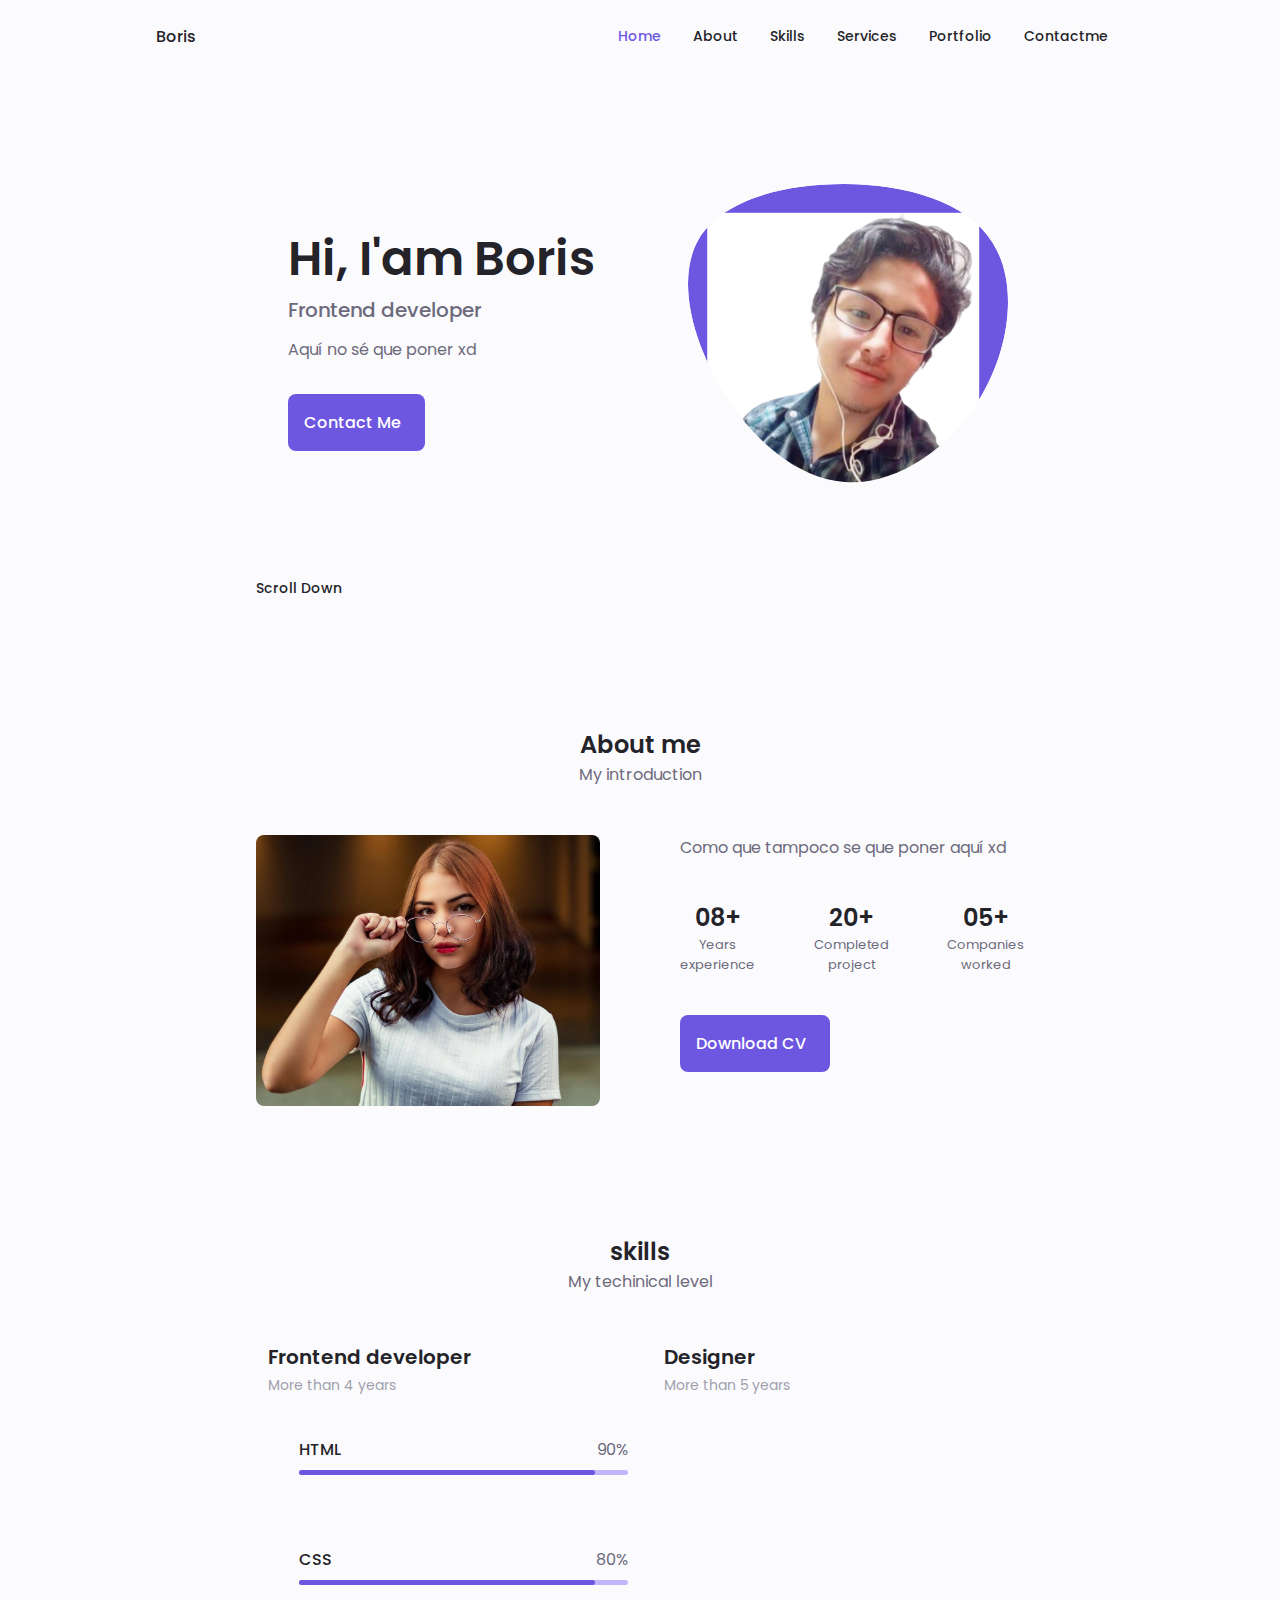
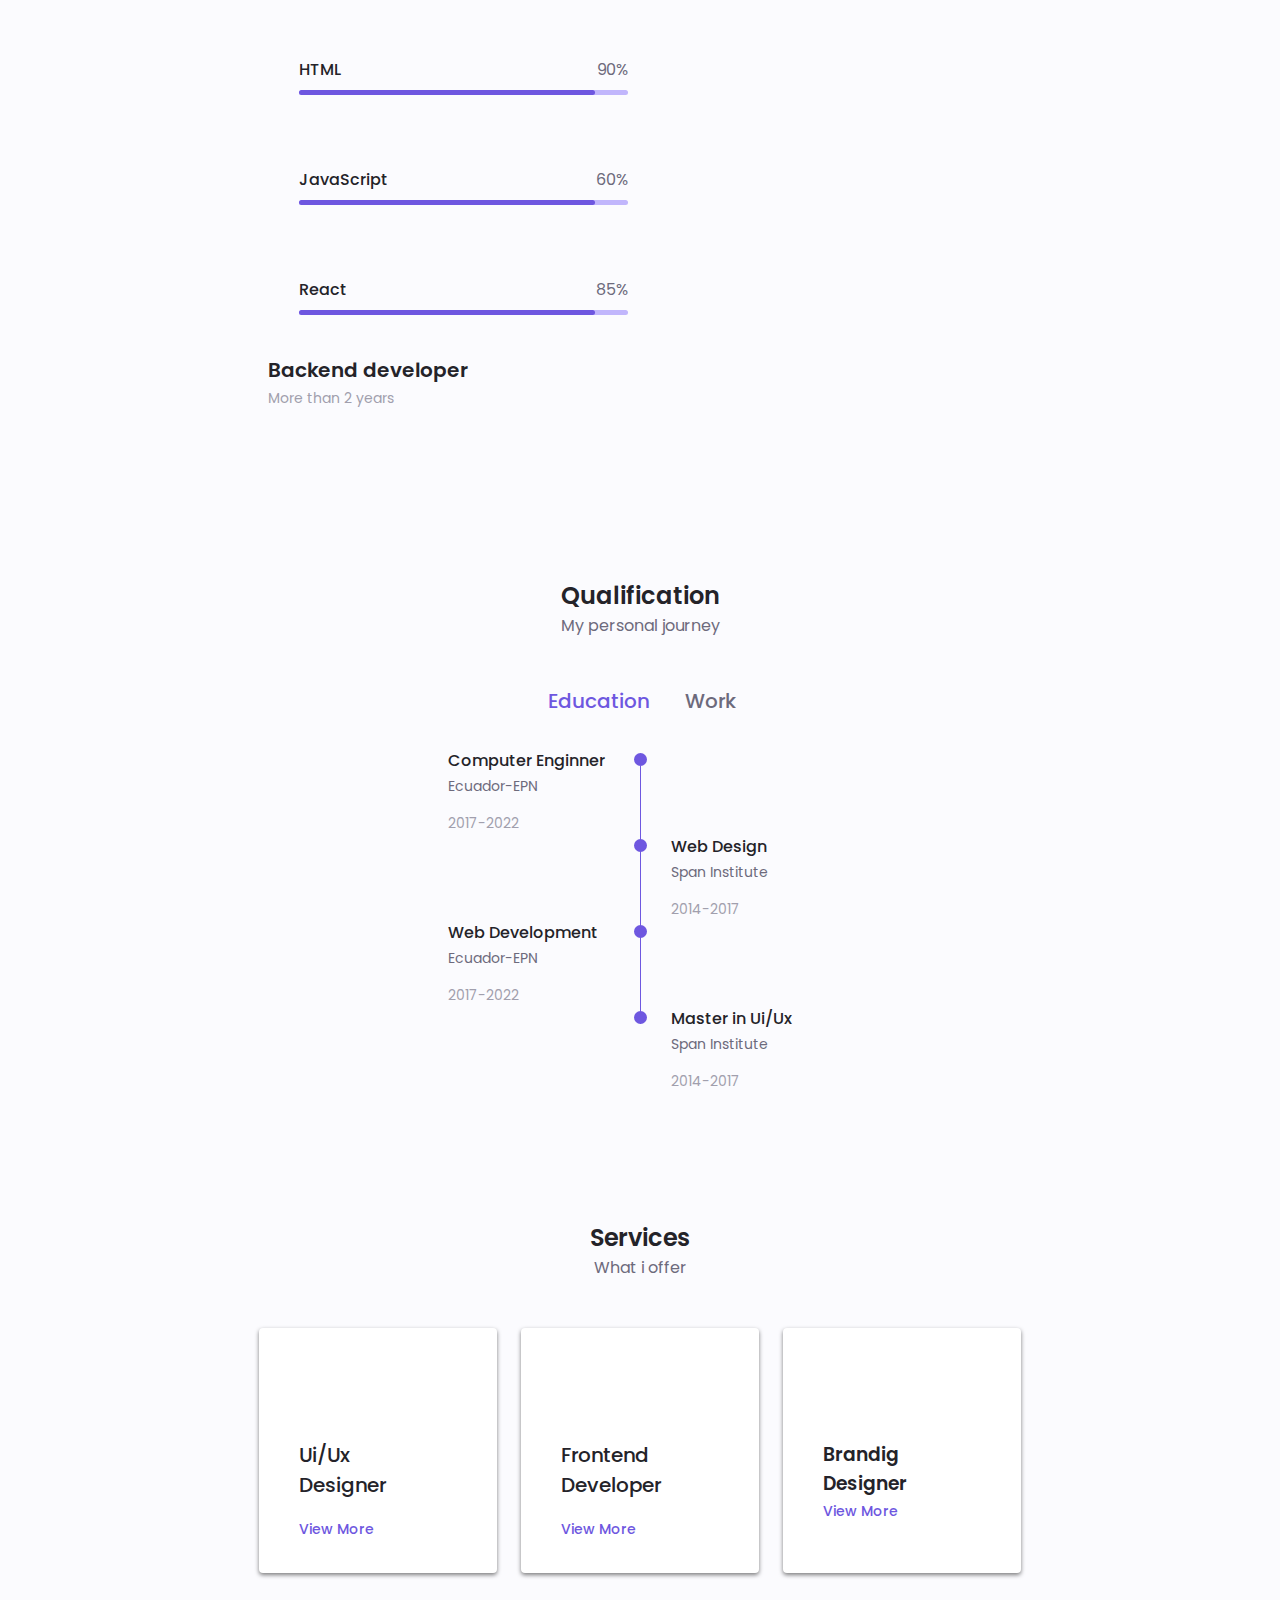
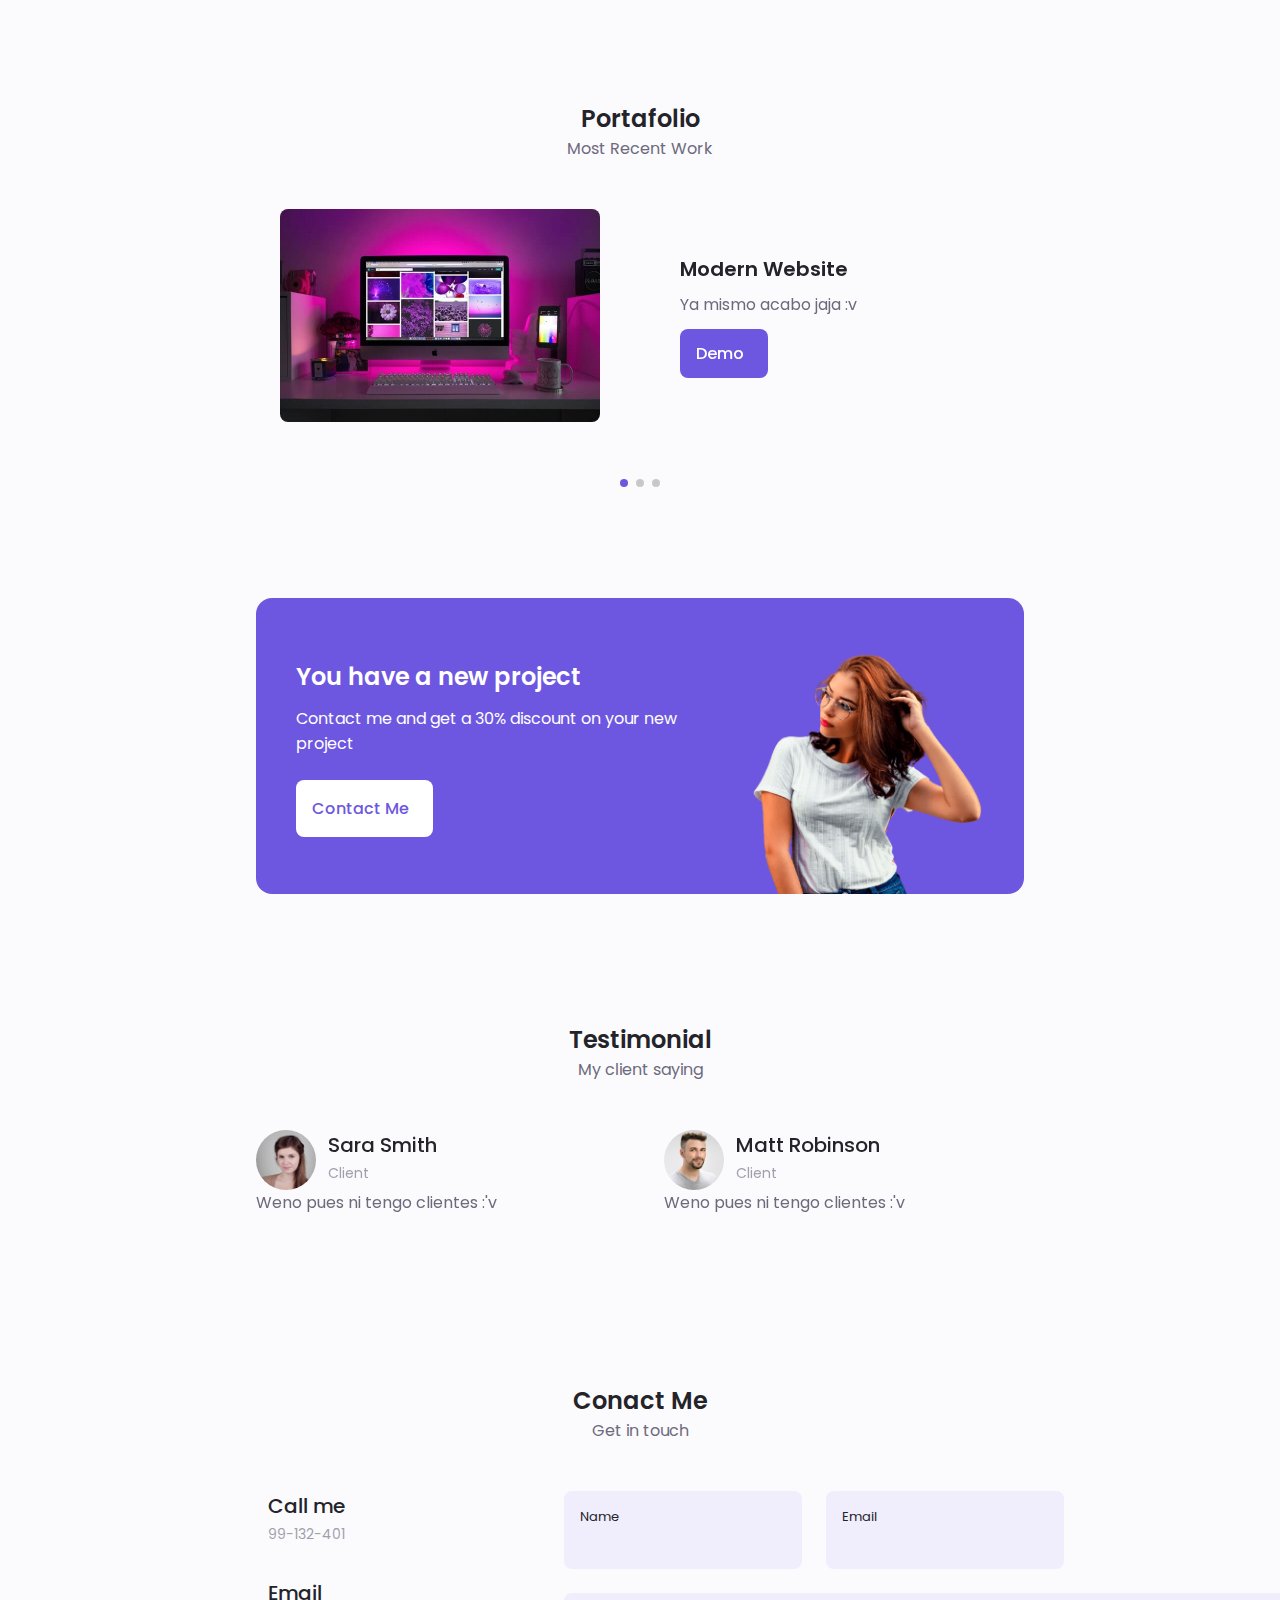
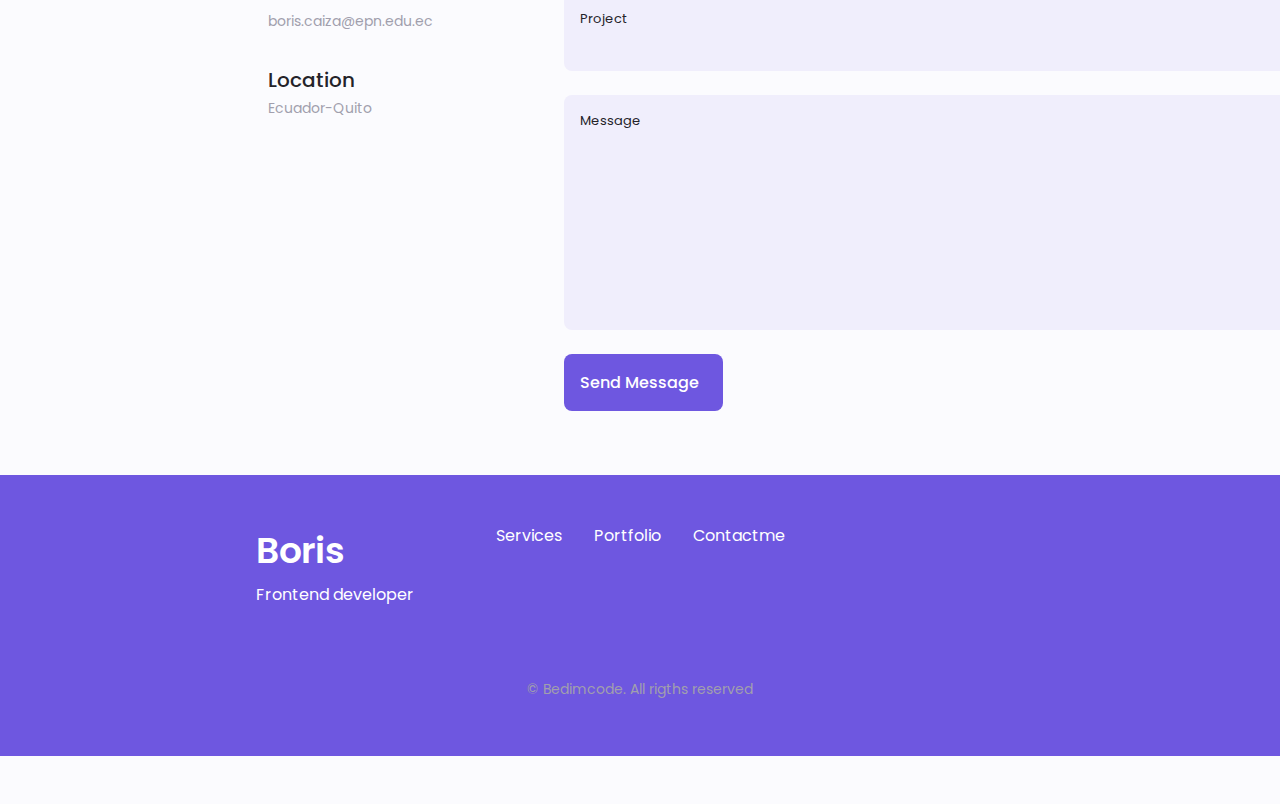
==== commit a2cfaaf0: "titulo" ====
--- a/index.html
+++ b/index.html
@@ -13,7 +13,7 @@
         <!--==================== CSS ====================-->
         <link rel="stylesheet" href="assets/css/styles.css">
 
-        <title>Responsive Portfolio Website</title>
+        <title>Boris Caiza</title>
     </head>
     <body>
         <!--==================== HEADER ====================-->
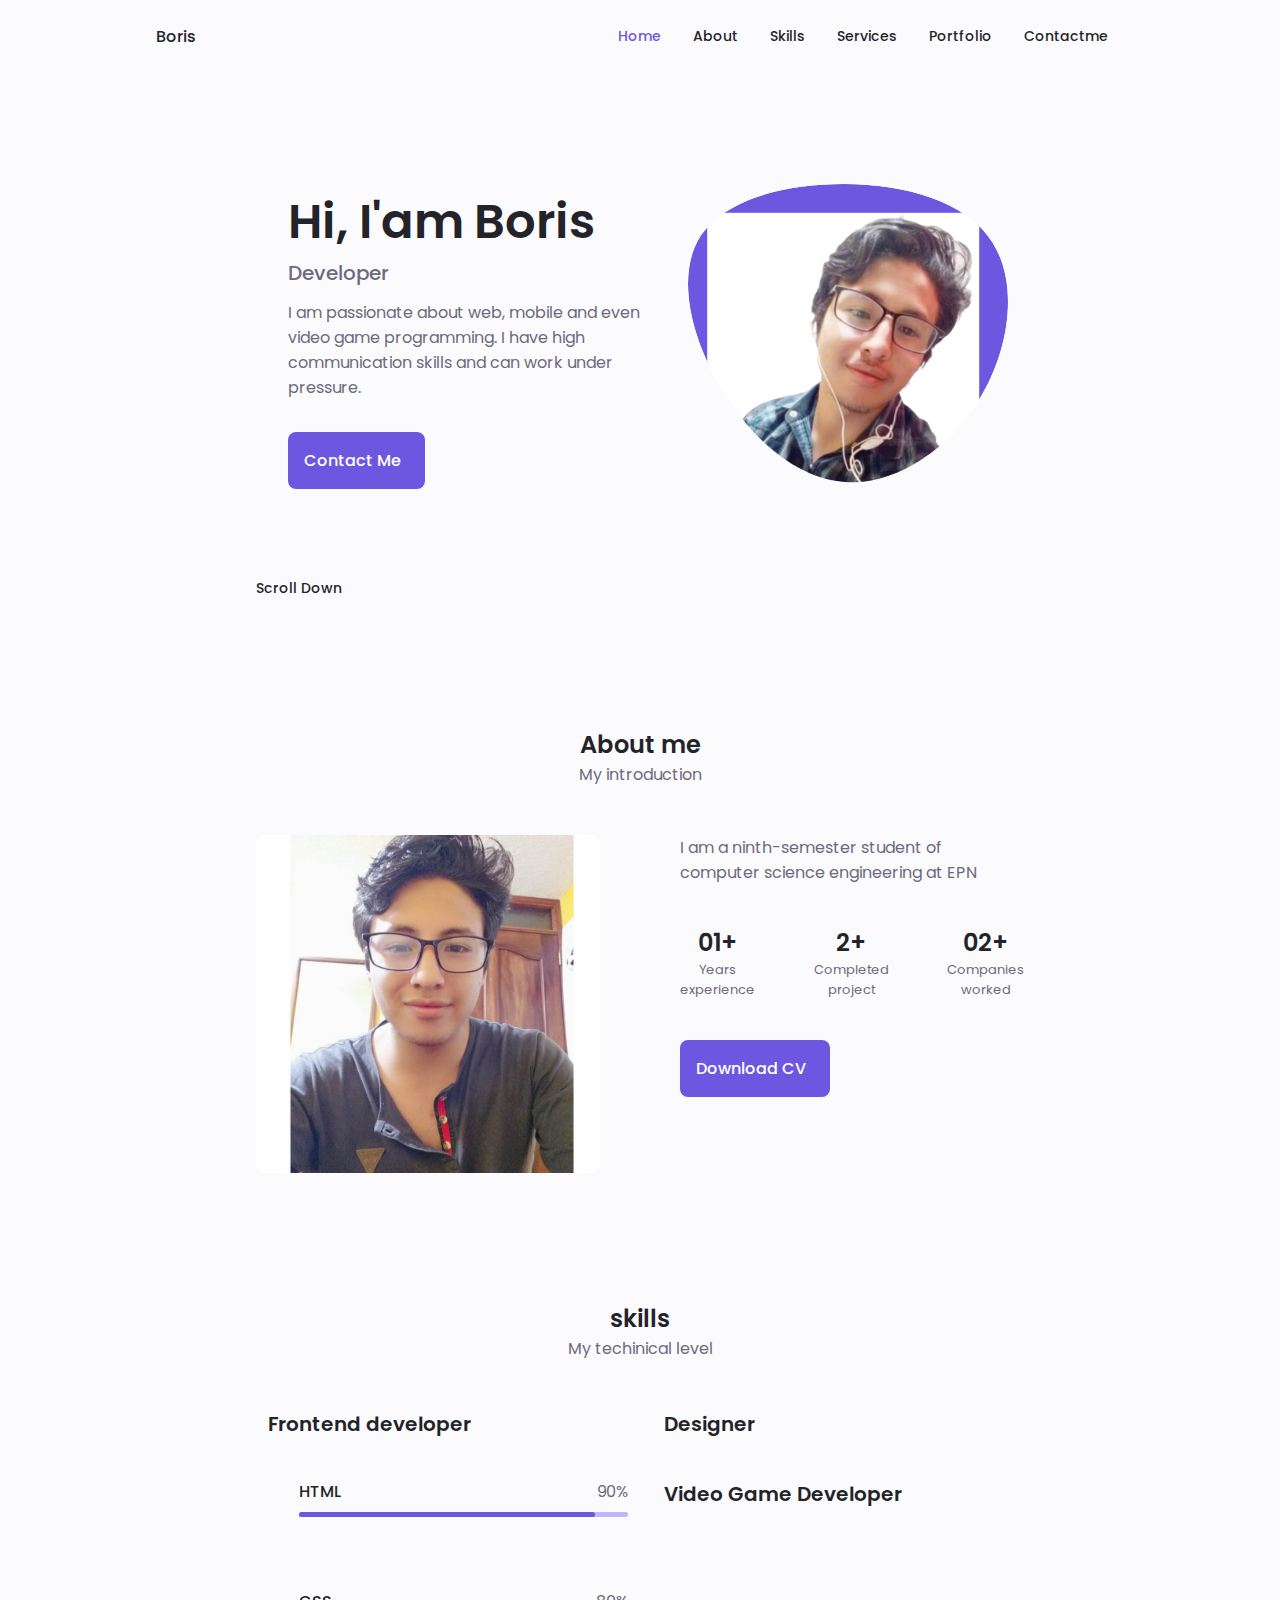
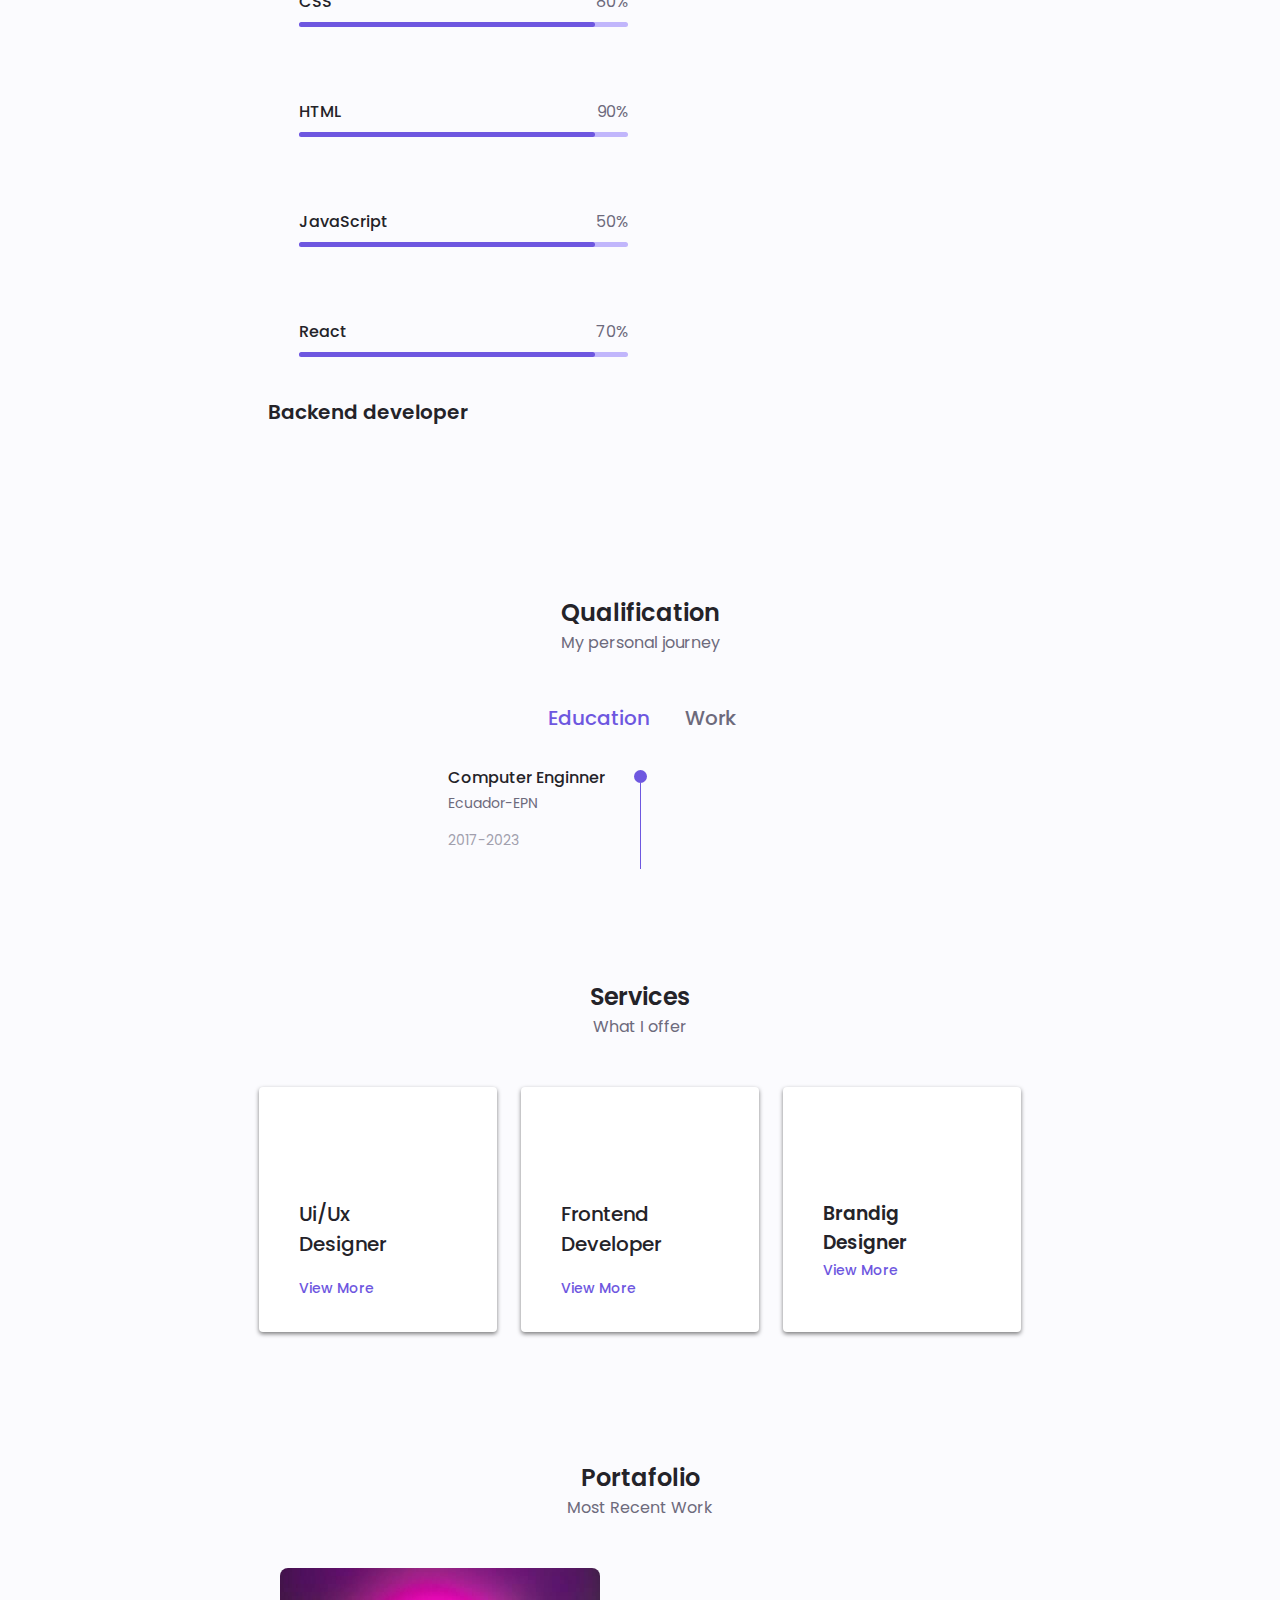
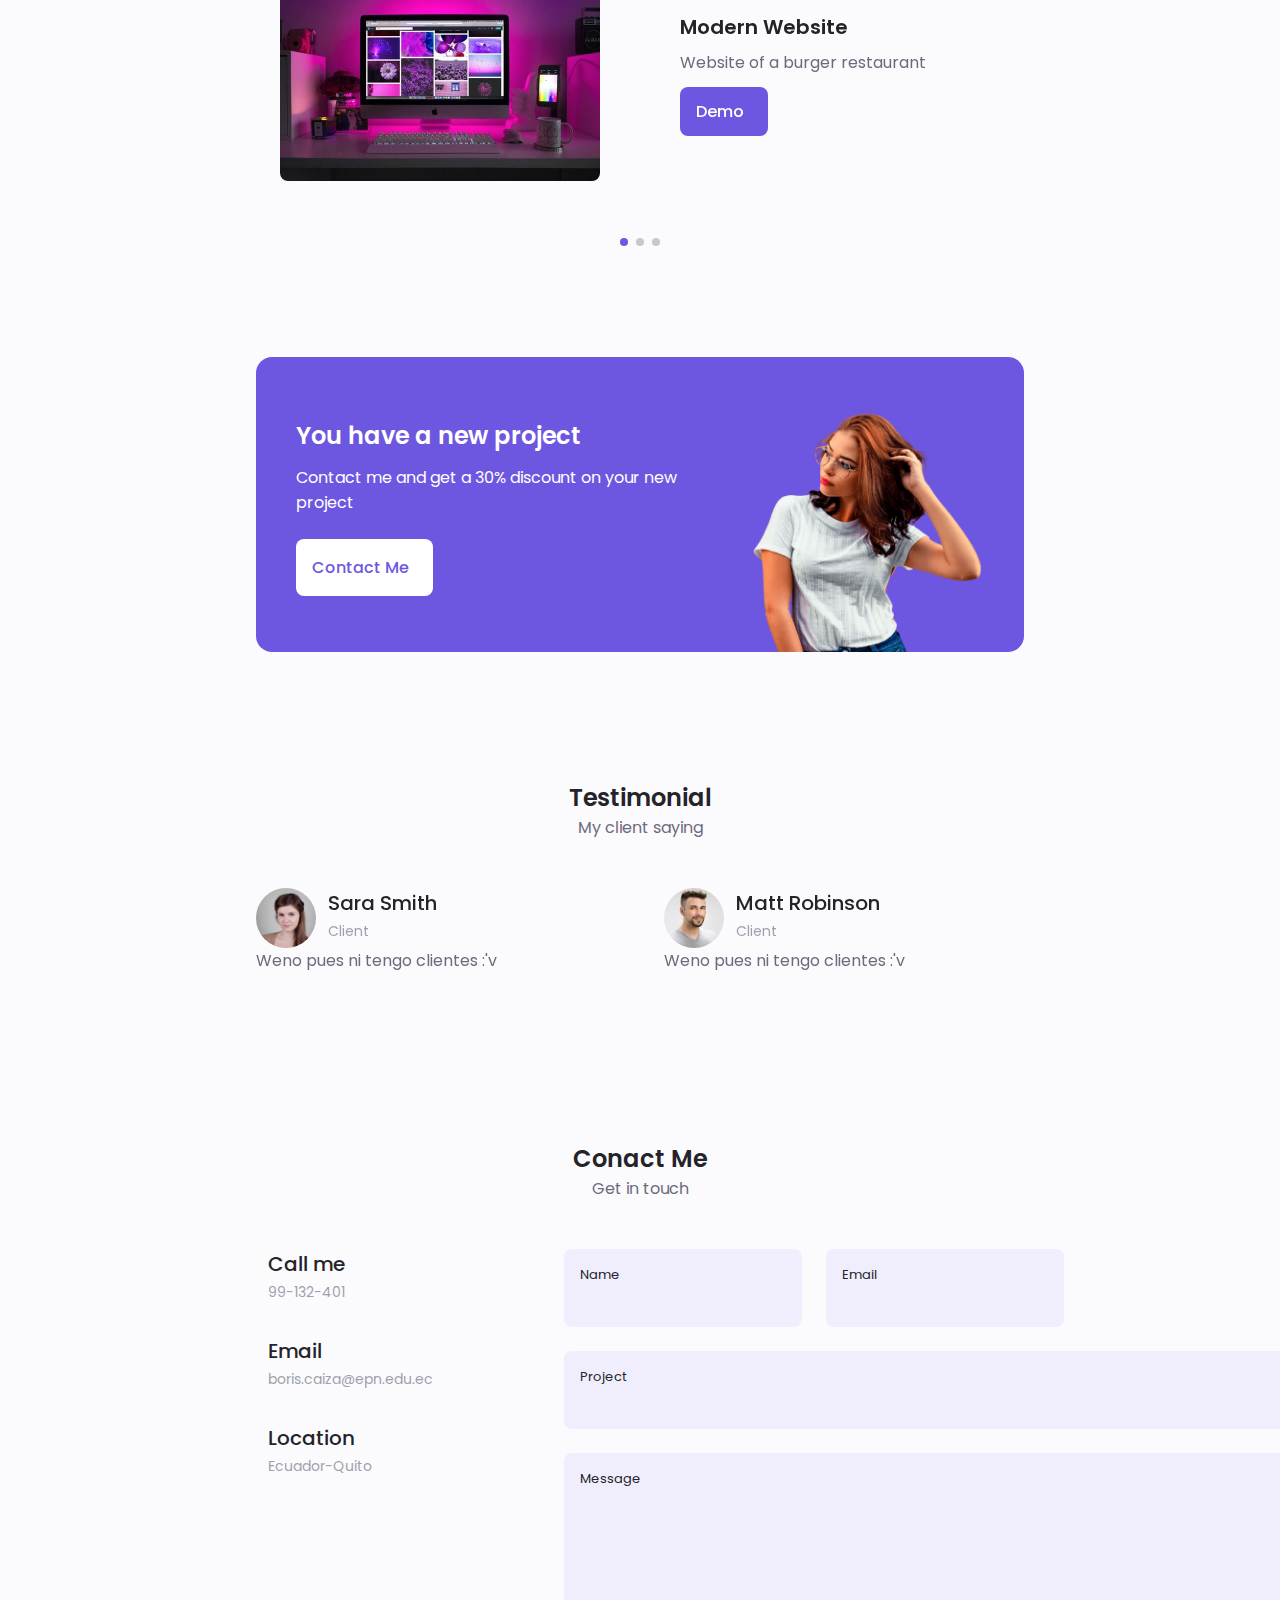
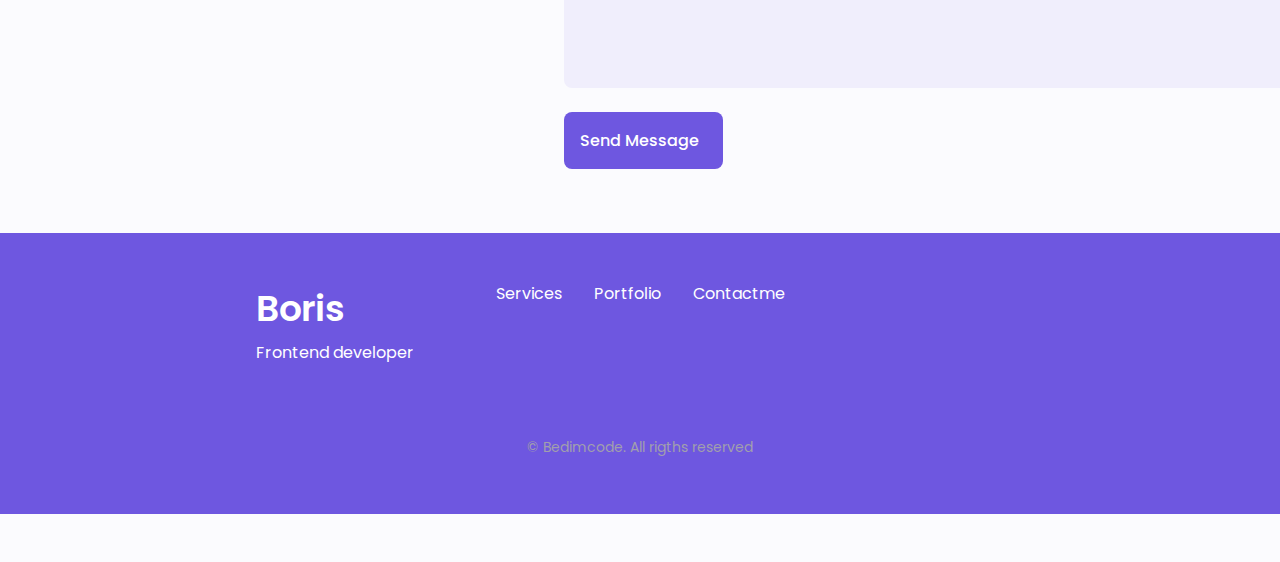
==== commit c711b5a2: "Add files via upload" ====
--- a/index.html
+++ b/index.html
@@ -1,991 +1,918 @@
-<!DOCTYPE html>
-    <html lang="en">
-    <head>
-        <meta charset="UTF-8">
-        <meta name="viewport" content="width=device-width, initial-scale=1.0">
-
-        <!--==================== UNICONS ====================-->
-        
-        <link rel="stylesheet" href="https://unicons.iconscout.com/release/v4.0.0/css/line.css">
-        <!--==================== SWIPER CSS ====================-->
-        <link rel="stylesheet" href="assets/css/swiper-bundle.min.css">
-        
-        <!--==================== CSS ====================-->
-        <link rel="stylesheet" href="assets/css/styles.css">
-
-        <title>Boris Caiza</title>
-    </head>
-    <body>
-        <!--==================== HEADER ====================-->
-        <header class="header" id="header">
-            <nav class="nav container">
-                <a href="#" class="nav__logo">Boris</a>
-                
-                <div class="nav__menu" id ="nav-menu">
-                    <ul class="nav__list grid">
-                        <li class="nav__item">
-                            <a href="#home" class="nav__link active-link">
-                                <i class="uil uil-estate nav__icon"></i>Home
-                            </a>
-                        </li>
-                        <li class="nav__item">
-                            <a href="#about" class="nav__link">
-                                <i class="uil uil-user nav__icon "></i> About
-                            </a>
-                        </li>
-                        <li class="nav__item">
-                            <a href="#skills" class="nav__link ">
-                                <i class="uil uil-file-alt nav__icon"></i> Skills
-                            </a>
-                        </li>
-                        <li class="nav__item">
-                            <a href="#services" class="nav__link">
-                                <i class="uil uil-briefcase nav__icon"></i> Services
-                            </a>
-                        </li>
-                        <li class="nav__item">
-                            <a href="#portfolio" class="nav__link">
-                                <i class="uil uil-scenery nav__icon"></i> Portfolio
-                            </a>
-                        </li>
-                        <li class="nav__item">
-                            <a href="#contact" class="nav__link">
-                                <i class="uil uil-message nav__icon"></i> Contactme
-                            </a>
-                        </li>
-                    </ul>
-                    <i class="uil uil-times nav__close" id="nav-close"></i>
-                </div>
-                
-                <div class="nav__btns">
-                    <!--Theme change button-->
-                    <i class="uil uil-moon change-theme" id="theme-button"></i>
-                    <div class="nav__toggle" id="nav-toggle">
-                        <i class="uil uil-apps"></i>
-                    </div>
-                </div>
-            </nav>
-
-        </header>
-
-        <!--==================== MAIN ====================-->
-        <main class="main">
-            <!--==================== HOME ====================-->
-            <section class="home section" id="home">
-               <div class="home__container container grid">
-                   <div class="home__content grid">
-                       <div class="home__social">
-                           <a href="https://ec.linkedin.com/" target="_blank" class="home__social-icon">
-                            <i class="uil uil-linkedin"></i> 
-                           </a>
-
-                           <a href="" target="_blank" class="home__social-icon">
-                            <i class="uil uil-dribbble"></i>
-                           </a>
-
-                           <a href="https://github.com/" target="_blank" class="home__social-icon">
-                            <i class="uil uil-github"></i>
-                         </a>
-                       </div>
-                       <div class="home__img">
-                        <svg class = "home__blob" viewBox="0 0 200 187" xmlns="http://www.w3.org/2000/svg" xmlns:xlink="http://www.w3.org/1999/xlink">
-                            <mask id="mask0" mask-type="alpha">
-                                <path d="M190.312 36.4879C206.582 62.1187 201.309 102.826 182.328 134.186C163.346 165.547 
-                                130.807 187.559 100.226 186.353C69.6454 185.297 41.0228 161.023 21.7403 129.362C2.45775 
-                                97.8511 -7.48481 59.1033 6.67581 34.5279C20.9871 10.1032 59.7028 -0.149132 97.9666 
-                                0.00163737C136.23 0.303176 174.193 10.857 190.312 36.4879Z"/>
-                            </mask>
-                            <g mask="url(#mask0)">
-                                <path d="M190.312 36.4879C206.582 62.1187 201.309 102.826 182.328 134.186C163.346 
-                                165.547 130.807 187.559 100.226 186.353C69.6454 185.297 41.0228 161.023 21.7403 
-                                129.362C2.45775 97.8511 -7.48481 59.1033 6.67581 34.5279C20.9871 10.1032 59.7028 
-                                -0.149132 97.9666 0.00163737C136.23 0.303176 174.193 10.857 190.312 36.4879Z"/>
-                                <image class = "home__blob-img" x= '12' y = '18' href="assets/img/miPerfil.png"/>
-                            </g>
-                        </svg>
-                       </div>
-
-                       <div class="home__data">
-                           <h1 class="home__title">Hi, I'am Boris</h1>
-                           <h3 class="home__subtitle">Frontend developer</h3>
-                           <p class="home__description">Aquí no sé que poner xd</p>
-                           <a href="#contact" class="button button--flex">
-                            Contact Me<i class="uil uil-message button__icon"></i>
-                           </a>
-
-                       </div>
-                   </div>
-
-                   <div class="home__scroll">
-                       <a href="#about" class="home_scroll-button button--flex">
-                        <i class="uil uil-mouse-alt home__scroll-mouse"></i>
-                        <span class="home__scroll-name">Scroll Down</span>
-                        <i class="uil uil-arrow-down home__scroll-arrow"></i>
-                       </a>
-                   </div>
-               </div> 
-            </section>
-
-            <!--==================== ABOUT ====================-->
-            <section class="about section" id="about">
-                <div class="section__normal">
-                    <h2 class="section__title">About me</h2>
-                <span class="section__subtitle">My introduction</span>
-                </div>
-                
-
-                <div class="about__container container grid">
-                    <img src="assets/img/about.jpg" alt="" class="about__img">
-                    <div class="about__data">
-                        <p class="about__description">Como que tampoco se que poner aquí xd</p>
-                        <div class="about__info">
-                            <div>
-                                <span class="about__info-title">08+</span>
-                                <span class="about__info-name">Years <br> experience</span>
-                            </div>
-
-                            <div>
-                                <span class="about__info-title">20+</span>
-                                <span class="about__info-name">Completed <br> project</span>
-                            </div>
-
-
-                            <div>
-                                <span class="about__info-title">05+</span>
-                                <span class="about__info-name">Companies <br> worked</span>
-                            </div>
-                        </div>
-
-                        <div class="about__buttons">
-                            <a download="" href="assets/pdf/MyResume.pdf" class="button button--flex">
-                               Download CV  <i class="uil uil-download-alt button__icon"></i>
-                            </a>
-                            
-                        </div>
-                    </div>
-                </div>
-        
-            </section>
-
-            <!--==================== SKILLS ====================-->
-            <section class="skills section" id="skills">
-                <div class ="section__normal">
-                    <h2 class="section__title">skills</h2>
-                    <span class="section__subtitle">My techinical level</span>
-                </div>
-                
-                <div class="skills__container container grid">
-                    <div>
-                        <!-----------------SKILLS 1 ------------------->
-                        <div class="skills__content skills__open">
-                            <div class="skills__header">
-                                <i class="uil uil-brackets-curly skills__icon"></i>
-
-                                <div>
-                                    <h1 class="skills__title">Frontend developer</h1>
-                                    <span class="skills__subtitle">More than 4 years</span>
-                                </div>
-
-                                <i class="uil uil-angle-down skills__arrow"></i>
-                            </div>
-
-                            <div class="skills__list grid">
-                                <div class="skills__data">
-                                    <div class="skills__titles">
-                                        <h3 class="skills__name">HTML</h3>
-                                            <span class="skills__number">90%</span>
-                                    </div>
-                                    <div class="skills__bar">
-                                        <span class="skills__percentage skills__html"></span>
-                                    </div>
-
-                                </div>
-
-                                <div class="skills__data">
-                                    <div class="skills__titles">
-                                        <h3 class="skills__name">CSS</h3>
-                                            <span class="skills__number">80%</span>
-                                    </div>
-                                    <div class="skills__bar">
-                                        <span class="skills__percentage skills__css"></span>
-                                    </div>
-
-                                </div>
-
-
-                                <div class="skills__data">
-                                    <div class="skills__titles">
-                                        <h3 class="skills__name">HTML</h3>
-                                            <span class="skills__number">90%</span>
-                                    </div>
-                                    <div class="skills__bar">
-                                        <span class="skills__percentage skills__html"></span>
-                                    </div>
-
-                                </div>
-
-
-                                <div class="skills__data">
-                                    <div class="skills__titles">
-                                        <h3 class="skills__name">JavaScript</h3>
-                                            <span class="skills__number">60%</span>
-                                    </div>
-                                    <div class="skills__bar">
-                                        <span class="skills__percentage skills__js"></span>
-                                    </div>
-
-                                </div>
-
-
-                                <div class="skills__data">
-                                    <div class="skills__titles">
-                                        <h3 class="skills__name">React</h3>
-                                            <span class="skills__number">85%</span>
-                                    </div>
-                                    <div class="skills__bar">
-                                        <span class="skills__percentage skills__react"></span>
-                                    </div>
-
-                                </div>
-
-
-
-
-                            </div>
-                        </div>
-
-                        <!-----------------SKILLS 2 ------------------->
-                        <div class="skills__content skills__close">
-                            <div class="skills__header">
-                                <i class="uil uil-server-network skills__icon"></i>
-
-                                <div>
-                                    <h1 class="skills__title">Backend developer</h1>
-                                    <span class="skills__subtitle">More than 2 years</span>
-                                </div>
-
-                                <i class="uil uil-angle-down skills__arrow"></i>
-                            </div>
-
-                            <div class="skills__list grid">
-                                <div class="skills__data">
-                                    <div class="skills__titles">
-                                        <h3 class="skills__name">PHP</h3>
-                                            <span class="skills__number">80%</span>
-                                    </div>
-                                    <div class="skills__bar">
-                                        <span class="skills__percentage skills__php"></span>
-                                    </div>
-
-                                </div>
-
-                                <div class="skills__data">
-                                    <div class="skills__titles">
-                                        <h3 class="skills__name">Node JS</h3>
-                                            <span class="skills__number">70%</span>
-                                    </div>
-                                    <div class="skills__bar">
-                                        <span class="skills__percentage skills__node"></span>
-                                    </div>
-
-                                </div>
-
-
-                                <div class="skills__data">
-                                    <div class="skills__titles">
-                                        <h3 class="skills__name">Firebase</h3>
-                                            <span class="skills__number">90%</span>
-                                    </div>
-                                    <div class="skills__bar">
-                                        <span class="skills__percentage skills__firebase"></span>
-                                    </div>
-
-                                </div>
-
-
-                                <div class="skills__data">
-                                    <div class="skills__titles">
-                                        <h3 class="skills__name">Pyhton</h3>
-                                            <span class="skills__number">60%</span>
-                                    </div>
-                                    <div class="skills__bar">
-                                        <span class="skills__percentage skills__python"></span>
-                                    </div>
-
-                                </div>
-
-
-                            </div>
-                        </div>
-                    </div>
-
-                    <div>
-                          <!-----------------SKILLS 3 ------------------->
-                          <div class="skills__content skills__close">
-                            <div class="skills__header">
-                                <i class="uil uil-swatchbook skills__icon"></i>
-
-                                <div>
-                                    <h1 class="skills__title">Designer</h1>
-                                    <span class="skills__subtitle">More than 5 years</span>
-                                </div>
-
-                                <i class="uil uil-angle-down skills__arrow"></i>
-                            </div>
-
-                            <div class="skills__list grid">
-                                <div class="skills__data">
-                                    <div class="skills__titles">
-                                        <h3 class="skills__name">Figma</h3>
-                                            <span class="skills__number">80%</span>
-                                    </div>
-                                    <div class="skills__bar">
-                                        <span class="skills__percentage skills__figma"></span>
-                                    </div>
-
-                                </div>
-
-                                <div class="skills__data">
-                                    <div class="skills__titles">
-                                        <h3 class="skills__name">Sketch</h3>
-                                            <span class="skills__number">85%</span>
-                                    </div>
-                                    <div class="skills__bar">
-                                        <span class="skills__percentage skills__sketch"></span>
-                                    </div>
-
-                                </div>
-
-
-                                <div class="skills__data">
-                                    <div class="skills__titles">
-                                        <h3 class="skills__name">Photoshop</h3>
-                                            <span class="skills__number">90%</span>
-                                    </div>
-                                    <div class="skills__bar">
-                                        <span class="skills__percentage skills__phptoshop"></span>
-                                    </div>
-
-                                </div>
-
-
-                                
-
-
-
-
-                            </div>
-                        </div>
-                    </div>
-                </div>
-            </section>
-
-            <!--==================== QUALIFICATION ====================-->
-            <section class="qualification section">
-                <div class="section__normal">
-                    <h2 class="section__title">Qualification</h2>
-                    <span class="section__subtitle">My personal journey</span>
-                </div>
-                
-
-                <div class="qualification__container container">
-                    <div class="qualification__tabs">
-                        <div class="qualification__button button--flex qualification__active" data-target='#education'>
-                            <i class="uil uil-graduation-cap qualification__icon"></i>
-                            Education
-                        </div>
-
-                        <div class="qualification__button button--flex" data-target='#work' >
-                            <i class="uil uil-briefcase-alt qualification__icon"></i>
-                            Work
-                        </div>
-
-
-                    </div>
-
-                    <div class="qualification__sections">
-                        <!-----------------QUALIFICATIONS CONTENT 1-------------->
-                        <div class="qualification__content qualification__active" data-content id ="education">
-                            <!-----------------QUALIFICATIONS 1-------------->
-                            <div class="qualification__data">
-                                <div>
-                                    <h3 class="qualification__title">Computer Enginner</h3>
-                                    <span class="qualification__subtitle">Ecuador-EPN</span>
-                                    <div class="qualification__calendar">
-                                        <i class="uil uil-calendar-alt"></i>
-                                        2017-2022
-                                    </div>
-                                </div>
-                                <div>
-                                    <span class="qualification__rounder"></span>
-                                    <span class="qualification__line"></span>
-                                </div>
-
-                            </div>
-
-                              <!-----------------QUALIFICATIONS 2-------------->
-                              <div class="qualification__data">
-                                  <div></div>
-                                    <div>
-                                        <span class="qualification__rounder"></span>
-                                        <span class="qualification__line"></span>
-                                    </div>
-                                    
-                                    <div>
-                                        <h3 class="qualification__title">Web Design</h3>
-                                        <span class="qualification__subtitle">Span Institute</span>
-                                        <div class="qualification__calendar">
-                                            <i class="uil uil-calendar-alt"></i>
-                                            2014-2017
-                                        </div>
-                                    </div>
-                              
-
-                                </div>
-
-                              <!-----------------QUALIFICATIONS 3-------------->
-                              <div class="qualification__data">
-                                    <div>
-                                        <h3 class="qualification__title">Web Development</h3>
-                                        <span class="qualification__subtitle">Ecuador-EPN</span>
-                                        <div class="qualification__calendar">
-                                            <i class="uil uil-calendar-alt"></i>
-                                            2017-2022
-                                        </div>
-                                    </div>
-                                    <div>
-                                        <span class="qualification__rounder"></span>
-                                        <span class="qualification__line"></span>
-                                    </div>
-
-                                </div>
-
-                                 <!-----------------QUALIFICATIONS 4-------------->
-                              <div class="qualification__data">
-                                    <div></div>
-                                    <div>
-                                        <span class="qualification__rounder"></span>
-                                        <!--<span class="qualification__line"></span>-->
-                                    </div>
-                                    
-                                    <div>
-                                        <h3 class="qualification__title">Master in Ui/Ux</h3>
-                                        <span class="qualification__subtitle">Span Institute</span>
-                                        <div class="qualification__calendar">
-                                            <i class="uil uil-calendar-alt"></i>
-                                            2014-2017
-                                        </div>
-                                    </div>
-                            
-
-                                </div>
-                        </div>
-
-                         <!-----------------QUALIFICATIONS CONTENT 2-------------->
-                         <div class="qualification__content" data-content id ="work">
-                            <!-----------------QUALIFICATIONS 1-------------->
-                            <div class="qualification__data">
-                                <div>
-                                    <h3 class="qualification__title">Software Enginner</h3>
-                                    <span class="qualification__subtitle">Ecuador-EPN</span>
-                                    <div class="qualification__calendar">
-                                        <i class="uil uil-calendar-alt"></i>
-                                        2017-2022
-                                    </div>
-                                </div>
-                                <div>
-                                    <span class="qualification__rounder"></span>
-                                    <span class="qualification__line"></span>
-                                </div>
-
-                            </div>
-
-                              <!-----------------QUALIFICATIONS 2-------------->
-                              <div class="qualification__data">
-                                  <div></div>
-                                    <div>
-                                        <span class="qualification__rounder"></span>
-                                        <span class="qualification__line"></span>
-                                    </div>
-                                    
-                                    <div>
-                                        <h3 class="qualification__title">Web Design</h3>
-                                        <span class="qualification__subtitle">Span Institute</span>
-                                        <div class="qualification__calendar">
-                                            <i class="uil uil-calendar-alt"></i>
-                                            2014-2017
-                                        </div>
-                                    </div>
-                              
-
-                                </div>
-
-                              <!-----------------QUALIFICATIONS 3-------------->
-                              <div class="qualification__data">
-                                    <div>
-                                        <h3 class="qualification__title">Web Development</h3>
-                                        <span class="qualification__subtitle">Ecuador-EPN</span>
-                                        <div class="qualification__calendar">
-                                            <i class="uil uil-calendar-alt"></i>
-                                            2017-2022
-                                        </div>
-                                    </div>
-                                    <div>
-                                        <span class="qualification__rounder"></span>
-                                       <!--<span class="qualification__line"></span>--> 
-                                    </div>
-
-                                </div>
-
-                        </div>
-
-                    </div>
-                </div>
-
-            </section>
-
-            <!--==================== SERVICES ====================-->
-            <section class="services section" id="services">
-                <div class="section__normal">
-                    <h2 class="section__title">Services</h2>
-                    <span class="section__subtitle">What i offer</span>
-                </div>
-                
-
-                <div class="services__container container grid">
-                    <!-----------SERVICES 1--------------------->
-                    <div class="services__content">
-                        <div>
-                            <i class="uil uil-web-grid services__icon"></i>
-                            <h3 class="services__title">Ui/Ux <br> Designer</h3>
-                        </div>
-
-                        <span class="button button--flex button--small button--link services__button">
-                            View More 
-                            <i class="uil uil-arrow-right button__icon"></i>
-                        </span>
-
-                        <div class="services__modal">
-
-                            <div class="services__modal-content">
-                            <h4 class="services__modal-title">Ui/Ux <br> Designer</h4>
-                            <i class="uil uil-times services__modal-close"></i>
-
-                            <ul class="services__modal-services grid">
-                                <li class="services__modal-service">
-                                    <i class="uil uil-check-circle services__modal-icon"></i>
-                                    <p>I develop the user interface.</p>
-                                </li>
-
-                                <li class="services__modal-service">
-                                    <i class="uil uil-check-circle services__modal-icon"></i>
-                                    <p>I develop the user interface.</p>
-                                </li>
-
-                                <li class="services__modal-service">
-                                    <i class="uil uil-check-circle services__modal-icon"></i>
-                                    <p>I develop the user interface.</p>
-                                </li>
-
-                                <li class="services__modal-service">
-                                    <i class="uil uil-check-circle services__modal-icon"></i>
-                                    <p>I develop the user interface.</p>
-                                </li>
-                            </ul>
-                            </div>
-                        </div>
-                    </div>
-
-                     <!-----------SERVICES 2--------------------->
-                     <div class="services__content">
-                        <div>
-                            <i class="uil uil-arrow services__icon"></i>
-                            <h3 class="services__title">Frontend <br> Developer</h3>
-                        </div>
-
-                        <span class="button button--flex button--small button--link services__button">
-                            View More 
-                            <i class="uil uil-arrow-right button__icon"></i>
-                        </span>
-
-                        <div class="services__modal">
-                            <div class="services__modal-content">
-                            <h4 class="services__modal-title">Frontend <br> Developer</h4>
-                            <i class="uil uil-times services__modal-close"></i>
-
-                            <ul class="services__modal-services grid">
-                                <li class="services__modal-service">
-                                    <i class="uil uil-check-circle services__modal-icon"></i>
-                                    <p>I develop the user interface.</p>
-                                </li>
-
-                                <li class="services__modal-service">
-                                    <i class="uil uil-check-circle services__modal-icon"></i>
-                                    <p>I develop the user interface.</p>
-                                </li>
-
-                                <li class="services__modal-service">
-                                    <i class="uil uil-check-circle services__modal-icon"></i>
-                                    <p>I develop the user interface.</p>
-                                </li>
-
-                                <li class="services__modal-service">
-                                    <i class="uil uil-check-circle services__modal-icon"></i>
-                                    <p>I develop the user interface.</p>
-                                </li>
-                            </ul>
-                            </div>
-                        </div>
-                    </div>
-
-                    <!-----------SERVICES 3--------------------->
-                    <div class="services__content">
-                        <div>
-                            <i class="uil uil-pen services__icon"></i>
-                            <h3 class="sercices__title">Brandig <br> Designer</h3>
-                        </div>
-
-                        <span class="button button--flex button--small button--link services__button">
-                            View More 
-                            <i class="uil uil-arrow-right button__icon"></i>
-                        </span>
-
-                        <div class="services__modal">
-                            <div class="services__modal-content">
-                            <h4 class="services__modal-title">Brandig <br> Designer</h4>
-                            <i class="uil uil-times services__modal-close"></i>
-
-                            <ul class="services__modal-services grid">
-                                <li class="services__modal-service">
-                                    <i class="uil uil-check-circle services__modal-icon"></i>
-                                    <p>I develop the user interface.</p>
-                                </li>
-
-                                <li class="services__modal-service">
-                                    <i class="uil uil-check-circle services__modal-icon"></i>
-                                    <p>I develop the user interface.</p>
-                                </li>
-
-                                <li class="services__modal-service">
-                                    <i class="uil uil-check-circle services__modal-icon"></i>
-                                    <p>I develop the user interface.</p>
-                                </li>
-
-                                <li class="services__modal-service">
-                                    <i class="uil uil-check-circle services__modal-icon"></i>
-                                    <p>I develop the user interface.</p>
-                                </li>
-                            </ul>
-                            </div>
-                        </div>
-                    </div>
-
-                </div>
-
-            </section>
-
-            <!--==================== PORTFOLIO ====================-->
-            <section class="portfolio section" id="portfolio">
-                <div class="section__normal">
-                    <h2 class="section__title">Portafolio</h2>
-                    <span class="section__subtitle">Most Recent Work</span>
-                </div>
-                
-
-                <div class="portfolio__container container swiper-container">
-                    <div class="swiper-wrapper">
-                        <!----------------------PORTFOLIO 1-------------->
-                        <div class="portfolio__content grid swiper-slide">
-                            <img src="assets/img/portfolio1.jpg" alt="" class="portfolio__img">
-
-                            <div class="portfolio__data">
-                                <h3 class="portfolio__title">Modern Website</h3>
-                                <p class="portfolio__description">Ya mismo acabo jaja :v </p>
-                                <a href="#" class="button button--flex button--small portfolio__button">
-                                    Demo
-                                    <i class="uil uil-arrow-right button__icon"></i>
-                                </a>
-                            </div>
-                        </div>
-
-                        <!----------------------PORTFOLIO 2-------------->
-                        <div class="portfolio__content grid swiper-slide">
-                            <img src="assets/img/portfolio2.jpg" alt="" class="portfolio__img">
-
-                            <div class="portfolio__data">
-                                <h3 class="portfolio__title">Modern Website</h3>
-                                <p class="portfolio__description">Ya mismo acabo jaja :v </p>
-                                <a href="#" class="button button--flex button--small portfolio__button">
-                                    Demo
-                                    <i class="uil uil-arrow-right button__icon"></i>
-                                </a>
-                            </div>
-                        </div>
-
-                        <!----------------------PORTFOLIO 3-------------->
-                        <div class="portfolio__content grid swiper-slide">
-                            <img src="assets/img/portfolio3.jpg" alt="" class="portfolio__img">
-
-                            <div class="portfolio__data">
-                                <h3 class="portfolio__title">Modern Website</h3>
-                                <p class="portfolio__description">Ya mismo acabo jaja :v </p>
-                                <a href="#" class="button button--flex button--small portfolio__button">
-                                    Demo
-                                    <i class="uil uil-arrow-right button__icon"></i>
-                                </a>
-                            </div>
-                        </div>
-                    </div>
-
-                    <!--Add Arrows-->
-                    <div class="swiper-button-next">
-                        <i class="uil uil-angle-right-b swiper-portfolio-icon"></i>
-                    </div>
-                    <div class="swiper-button-prev">
-                        <i class="uil uil-angle-left-b swiper-portfolio-icon"></i>
-                    </div>
-
-                    <!-- Add Pagination-->
-
-                    <div class="swiper-pagination"></div>
-                </div>
-
-            </section>
-
-            <!--==================== PROJECT IN MIND ====================-->
-            <section class="project section">
-                <div class="project__bg">
-                    <div class="project__container container grid">
-                        <div class="project__data">
-                            <h2 class="project__title">You have a new project</h2>
-                            <p class="project__description">Contact me and get a 30% discount on your new project</p>
-                            <a href="#contact" class="button button--flex button--white">
-                                Contact Me
-                                <i class="uil uil-message project__icon button__icon"></i>
-                            </a>
-                        </div>
-
-                        <img src="assets/img/project.png" alt="" class="project__img">
-                    </div>
-                </div>
-
-            </section>
-
-            <!--==================== TESTIMONIAL ====================-->
-            <section class="testimonial section">
-                <div class="section__normal">
-                    <h2 class="section__title">Testimonial</h2>
-                    <span class="section__subtitle">My client saying</span> 
-                </div>
-               
-
-               <div class="testimonial__container container swiper-container">
-                   <div class="swiper-wrapper">
-                        <!-------------Testimonial 1 ------------->
-                        <div class="testimonial__content swiper-slide">
-                            <div class="testimonial__data">
-                                <div class="testimonial__header">
-                                    <img src="assets/img/testimonial1.jpg" alt="" class="testimonial__img">
-                                    <div>
-                                        <h3 class="testimonial__name">Sara Smith</h3>
-                                        <span class="testimonial__client">Client</span>
-                                    </div>
-                                </div>
-
-                                <div>
-                                    <i class="uil uil-star testimonial__icon-start"></i>
-                                    <i class="uil uil-star testimonial__icon-start"></i>
-                                    <i class="uil uil-star testimonial__icon-start"></i>
-                                    <i class="uil uil-star testimonial__icon-start"></i>
-                                    <i class="uil uil-star testimonial__icon-start"></i>
-                                </div>
-                            </div>
-
-                            <p class="testimonial__description">Weno pues ni tengo clientes :'v</p>
-
-                        </div>
-
-
-                            <!-------------Testimonial 2 ------------->
-                            <div class="testimonial__content swiper-slide">
-                                <div class="testimonial__data">
-                                    <div class="testimonial__header">
-                                        <img src="assets/img/testimonial2.jpg" alt="" class="testimonial__img">
-                                        <div>
-                                            <h3 class="testimonial__name">Matt Robinson</h3>
-                                            <span class="testimonial__client">Client</span>
-                                        </div>
-                                    </div>
-        
-                                    <div>
-                                    <i class="uil uil-star testimonial__icon-start"></i>
-                                    <i class="uil uil-star testimonial__icon-start"></i>
-                                    <i class="uil uil-star testimonial__icon-start"></i>
-                                    <i class="uil uil-star testimonial__icon-start"></i>
-                                    <i class="uil uil-star testimonial__icon-start"></i>
-                                    </div>
-                                </div>
-        
-                                <p class="testimonial__description">Weno pues ni tengo clientes :'v</p>
-                                
-                            </div>
-
-                            <!-------------Testimonial 3 ------------->
-                            <div class="testimonial__content swiper-slide">
-                                <div class="testimonial__data">
-                                    <div class="testimonial__header">
-                                        <img src="assets/img/testimonial3.jpg" alt="" class="testimonial__img">
-                                        <div>
-                                            <h3 class="testimonial__name">Raul Harris</h3>
-                                            <span class="testimonial__client">Client</span>
-                                        </div>
-                                    </div>
-        
-                                    <div>
-                                    <i class="uil uil-star testimonial__icon-start"></i>
-                                    <i class="uil uil-star testimonial__icon-start"></i>
-                                    <i class="uil uil-star testimonial__icon-start"></i>
-                                    <i class="uil uil-star testimonial__icon-start"></i>
-                                    <i class="uil uil-star testimonial__icon-start"></i>
-                                    </div>
-                                </div>
-        
-                                <p class="testimonial__description">Weno pues ni tengo clientes :'v</p>
-                                
-                            </div>
-
-                   </div>
-
-                   <!--Add Pagination-->
-                   <div class="swiper-pagination swiper-pagination-testimonial"></div>
-               </div>
-
-            </section>
-
-            <!--==================== CONTACT ME ====================-->
-            <section class="contact section" id="contact">
-                <div class="section__normal">
-                    <h2 class="section__title">Conact Me</h2>
-                    <span class="section__subti">Get in touch</span>
-                </div>
-               
-
-                <div class="contact__container container grid">
-                    <div>
-                        <div class="contact__information">
-                            <i class="uil uil-phone contact__icon"></i>
-                            <div>
-                                <h3 class="contact__title">Call me</h3>
-                                <span class="contact__subtitle">99-132-401</span>
-                            </div>
-                        </div>
-
-                        <div class="contact__information">
-                            <i class="uil uil-envelope contact__icon"></i>
-                            <div>
-                                <h3 class="contact__title">Email</h3>
-                                <span class="contact__subtitle">boris.caiza@epn.edu.ec</span>
-                            </div>
-                        </div>
-
-
-                        <div class="contact__information">
-                            <i class="uil uil-map-marker contact__icon"></i>
-                            <div>
-                                <h3 class="contact__title">Location</h3>
-                                <span class="contact__subtitle">Ecuador-Quito</span>
-                            </div>
-                        </div>
-                    </div>
-
-                    <form action="" class="contact__form grid">
-                        <div class="contact__inputs grid">
-                            <div class="contact__content">
-                                <label for="" class="contact__label">Name</label>
-                                <input type="text" class="contact__input">
-                            </div>
-
-                            <div class="contact__content">
-                                <label for="" class="contact__label">Email</label>
-                                <input type="email" class="contact__input">
-                            </div>
-                        </div>
-
-                        <div class="contact__content">
-                            <label for="" class="contact__label">Project</label>
-                            <input type="text" class="contact__input">
-                        </div>
-
-
-                        <div class="contact__content">
-                            <label for="" class="contact__label">Message</label>
-                            <textarea name="" id="" cols="30" rows="7" class="contact__input"></textarea>
-                        </div>
-
-                        <div>
-                            <a href="" class="button button--flex"> Send Message
-                                <i class="uil uil-message button__icon"></i>
-                            </a>
-                        </div>
-
-
-
-                    </form>
-                </div>
-
-
-            </section>
-        </main>
-
-        <!--==================== FOOTER ====================-->
-        <footer class="footer">
-            <div class="footer__bg">
-                <div class="footer__container container grid">
-                    <div>
-                        <h1 class="footer__title">Boris</h1>
-                        <span class="footer__subtitle">Frontend developer</span>
-                    </div>
-
-                    <ul class="footer__links">
-                        <li> 
-                            <a href="#services" class="footer__link">Services</a>
-                        </li>
-
-                        <li> 
-                            <a href="#portfolio" class="footer__link">Portfolio</a>
-                        </li>
-
-                        <li> 
-                            <a href="#contact" class="footer__link">Contactme</a>
-                        </li>
-                    </ul>
-
-                    <div class="footer__socials">
-                        <a href="https://www.facebook.com/boris.caiza.9/" target=_blank" " class="footer__social">
-                            <i class="uil uil-facebook-f"></i>
-                        </a>
-
-                        <a href="https://www.instagram.com/boriscaiza" target=_blank" class="footer__social">
-                            <i class="uil uil-instagram"></i>
-                        </a>
-
-                        
-                    </div>
-                </div>
-               <p class="footer__copy">&#169; Bedimcode. All rigths reserved</p>
-            </div>
-            
-        </footer>
-        
-        <!--==================== SCROLL TOP ====================-->
-        <a href="" class="scrollup" id="scroll-up">
-            <i class="uil uil-arrow-up scrollup__icon"></i>
-        </a>
-
-        <!--==================== SWIPER JS ====================-->
-        <script src="assets/js/swiper-bundle.min.js"></script>
-
-        <!--==================== MAIN JS ====================-->
-        <script src="assets/js/main.js"></script>
-    </body>
+<!DOCTYPE html>
+    <html lang="en">
+    <head>
+        <meta charset="UTF-8">
+        <meta name="viewport" content="width=device-width, initial-scale=1.0">
+
+        <!--==================== UNICONS ====================-->
+        
+        <link rel="stylesheet" href="https://unicons.iconscout.com/release/v4.0.0/css/line.css">
+        <!--==================== SWIPER CSS ====================-->
+        <link rel="stylesheet" href="assets/css/swiper-bundle.min.css">
+        
+        <!--==================== CSS ====================-->
+        <link rel="stylesheet" href="assets/css/styles.css">
+
+        <title>Boris Caiza</title>
+    </head>
+    <body>
+        <!--==================== HEADER ====================-->
+        <header class="header" id="header">
+            <nav class="nav container">
+                <a href="#" class="nav__logo">Boris</a>
+                
+                <div class="nav__menu" id ="nav-menu">
+                    <ul class="nav__list grid">
+                        <li class="nav__item">
+                            <a href="#home" class="nav__link active-link">
+                                <i class="uil uil-estate nav__icon"></i>Home
+                            </a>
+                        </li>
+                        <li class="nav__item">
+                            <a href="#about" class="nav__link">
+                                <i class="uil uil-user nav__icon "></i> About
+                            </a>
+                        </li>
+                        <li class="nav__item">
+                            <a href="#skills" class="nav__link ">
+                                <i class="uil uil-file-alt nav__icon"></i> Skills
+                            </a>
+                        </li>
+                        <li class="nav__item">
+                            <a href="#services" class="nav__link">
+                                <i class="uil uil-briefcase nav__icon"></i> Services
+                            </a>
+                        </li>
+                        <li class="nav__item">
+                            <a href="#portfolio" class="nav__link">
+                                <i class="uil uil-scenery nav__icon"></i> Portfolio
+                            </a>
+                        </li>
+                        <li class="nav__item">
+                            <a href="#contact" class="nav__link">
+                                <i class="uil uil-message nav__icon"></i> Contactme
+                            </a>
+                        </li>
+                    </ul>
+                    <i class="uil uil-times nav__close" id="nav-close"></i>
+                </div>
+                
+                <div class="nav__btns">
+                    <!--Theme change button-->
+                    <i class="uil uil-moon change-theme" id="theme-button"></i>
+                    <div class="nav__toggle" id="nav-toggle">
+                        <i class="uil uil-apps"></i>
+                    </div>
+                </div>
+            </nav>
+
+        </header>
+
+        <!--==================== MAIN ====================-->
+        <main class="main">
+            <!--==================== HOME ====================-->
+            <section class="home section" id="home">
+               <div class="home__container container grid">
+                   <div class="home__content grid">
+                       <div class="home__social">
+                           <a href="https://ec.linkedin.com/" target="_blank" class="home__social-icon">
+                            <i class="uil uil-linkedin"></i> 
+                           </a>
+
+                           <a href="" target="_blank" class="home__social-icon">
+                            <i class="uil uil-dribbble"></i>
+                           </a>
+
+                           <a href="https://github.com/" target="_blank" class="home__social-icon">
+                            <i class="uil uil-github"></i>
+                         </a>
+                       </div>
+                       <div class="home__img">
+                        <svg class = "home__blob" viewBox="0 0 200 187" xmlns="http://www.w3.org/2000/svg" xmlns:xlink="http://www.w3.org/1999/xlink">
+                            <mask id="mask0" mask-type="alpha">
+                                <path d="M190.312 36.4879C206.582 62.1187 201.309 102.826 182.328 134.186C163.346 165.547 
+                                130.807 187.559 100.226 186.353C69.6454 185.297 41.0228 161.023 21.7403 129.362C2.45775 
+                                97.8511 -7.48481 59.1033 6.67581 34.5279C20.9871 10.1032 59.7028 -0.149132 97.9666 
+                                0.00163737C136.23 0.303176 174.193 10.857 190.312 36.4879Z"/>
+                            </mask>
+                            <g mask="url(#mask0)">
+                                <path d="M190.312 36.4879C206.582 62.1187 201.309 102.826 182.328 134.186C163.346 
+                                165.547 130.807 187.559 100.226 186.353C69.6454 185.297 41.0228 161.023 21.7403 
+                                129.362C2.45775 97.8511 -7.48481 59.1033 6.67581 34.5279C20.9871 10.1032 59.7028 
+                                -0.149132 97.9666 0.00163737C136.23 0.303176 174.193 10.857 190.312 36.4879Z"/>
+                                <image class = "home__blob-img" x= '12' y = '18' href="assets/img/miPerfil.png"/>
+                            </g>
+                        </svg>
+                       </div>
+
+                       <div class="home__data">
+                           <h1 class="home__title">Hi, I'am Boris</h1>
+                           <h3 class="home__subtitle">Developer</h3>
+                           <p class="home__description">I am passionate about web, mobile and even video game programming. I have high communication skills and can work under pressure.</p>
+                           <a href="#contact" class="button button--flex">
+                            Contact Me<i class="uil uil-message button__icon"></i>
+                           </a>
+
+                       </div>
+                   </div>
+
+                   <div class="home__scroll">
+                       <a href="#about" class="home_scroll-button button--flex">
+                        <i class="uil uil-mouse-alt home__scroll-mouse"></i>
+                        <span class="home__scroll-name">Scroll Down</span>
+                        <i class="uil uil-arrow-down home__scroll-arrow"></i>
+                       </a>
+                   </div>
+               </div> 
+            </section>
+
+            <!--==================== ABOUT ====================-->
+            <section class="about section" id="about">
+                <div class="section__normal">
+                    <h2 class="section__title">About me</h2>
+                <span class="section__subtitle">My introduction</span>
+                </div>
+                
+
+                <div class="about__container container grid">
+                    <img src="assets/img/yo_about.jpg" alt="" class="about__img">
+                    <div class="about__data">
+                        <p class="about__description">I am a ninth-semester student of computer science engineering at EPN</p>
+                        <div class="about__info">
+                            <div>
+                                <span class="about__info-title">01+</span>
+                                <span class="about__info-name">Years <br> experience</span>
+                            </div>
+
+                            <div>
+                                <span class="about__info-title">2+</span>
+                                <span class="about__info-name">Completed <br> project</span>
+                            </div>
+
+
+                            <div>
+                                <span class="about__info-title">02+</span>
+                                <span class="about__info-name">Companies <br> worked</span>
+                            </div>
+                        </div>
+
+                        <div class="about__buttons">
+                            <a download="" href="assets/pdf/MyResume.pdf" class="button button--flex">
+                               Download CV  <i class="uil uil-download-alt button__icon"></i>
+                            </a>
+                            
+                        </div>
+                    </div>
+                </div>
+        
+            </section>
+
+            <!--==================== SKILLS ====================-->
+            <section class="skills section" id="skills">
+                <div class ="section__normal">
+                    <h2 class="section__title">skills</h2>
+                    <span class="section__subtitle">My techinical level</span>
+                </div>
+                
+                <div class="skills__container container grid">
+                    <div>
+                        <!-----------------SKILLS 1 ------------------->
+                        <div class="skills__content skills__open">
+                            <div class="skills__header">
+                                <i class="uil uil-brackets-curly skills__icon"></i>
+
+                                <div>
+                                    <h1 class="skills__title">Frontend developer</h1>
+                                    <!--<span class="skills__subtitle">More than 4 years</span> -->
+                                </div>
+
+                                <i class="uil uil-angle-down skills__arrow"></i>
+                            </div>
+
+                            <div class="skills__list grid">
+                                <div class="skills__data">
+                                    <div class="skills__titles">
+                                        <h3 class="skills__name">HTML</h3>
+                                            <span class="skills__number">90%</span>
+                                    </div>
+                                    <div class="skills__bar">
+                                        <span class="skills__percentage skills__html"></span>
+                                    </div>
+
+                                </div>
+
+                                <div class="skills__data">
+                                    <div class="skills__titles">
+                                        <h3 class="skills__name">CSS</h3>
+                                            <span class="skills__number">80%</span>
+                                    </div>
+                                    <div class="skills__bar">
+                                        <span class="skills__percentage skills__css"></span>
+                                    </div>
+
+                                </div>
+
+
+                                <div class="skills__data">
+                                    <div class="skills__titles">
+                                        <h3 class="skills__name">HTML</h3>
+                                            <span class="skills__number">90%</span>
+                                    </div>
+                                    <div class="skills__bar">
+                                        <span class="skills__percentage skills__html"></span>
+                                    </div>
+
+                                </div>
+
+
+                                <div class="skills__data">
+                                    <div class="skills__titles">
+                                        <h3 class="skills__name">JavaScript</h3>
+                                            <span class="skills__number">50%</span>
+                                    </div>
+                                    <div class="skills__bar">
+                                        <span class="skills__percentage skills__js"></span>
+                                    </div>
+
+                                </div>
+
+
+                                <div class="skills__data">
+                                    <div class="skills__titles">
+                                        <h3 class="skills__name">React</h3>
+                                            <span class="skills__number">70%</span>
+                                    </div>
+                                    <div class="skills__bar">
+                                        <span class="skills__percentage skills__react"></span>
+                                    </div>
+
+                                </div>
+
+
+
+
+                            </div>
+                        </div>
+
+                        <!-----------------SKILLS 2 ------------------->
+                        <div class="skills__content skills__close">
+                            <div class="skills__header">
+                                <i class="uil uil-server-network skills__icon"></i>
+
+                                <div>
+                                    <h1 class="skills__title">Backend developer</h1>
+                                    <!--<span class="skills__subtitle">More than 2 years</span>-->
+                                </div>
+
+                                <i class="uil uil-angle-down skills__arrow"></i>
+                            </div>
+
+                            <div class="skills__list grid">
+                                <div class="skills__data">
+                                    <div class="skills__titles">
+                                        <h3 class="skills__name">PHP</h3>
+                                            <span class="skills__number">70%</span>
+                                    </div>
+                                    <div class="skills__bar">
+                                        <span class="skills__percentage skills__php"></span>
+                                    </div>
+
+                                </div>
+
+                                <div class="skills__data">
+                                    <div class="skills__titles">
+                                        <h3 class="skills__name">Node JS</h3>
+                                            <span class="skills__number">70%</span>
+                                    </div>
+                                    <div class="skills__bar">
+                                        <span class="skills__percentage skills__node"></span>
+                                    </div>
+
+                                </div>
+
+
+                                <div class="skills__data">
+                                    <div class="skills__titles">
+                                        <h3 class="skills__name">Firebase</h3>
+                                            <span class="skills__number">80%</span>
+                                    </div>
+                                    <div class="skills__bar">
+                                        <span class="skills__percentage skills__firebase"></span>
+                                    </div>
+
+                                </div>
+
+
+                                <div class="skills__data">
+                                    <div class="skills__titles">
+                                        <h3 class="skills__name">Pyhton</h3>
+                                            <span class="skills__number">60%</span>
+                                    </div>
+                                    <div class="skills__bar">
+                                        <span class="skills__percentage skills__python"></span>
+                                    </div>
+
+                                </div>
+
+
+                            </div>
+                        </div>
+                    </div>
+
+                    <div>
+                          <!-----------------SKILLS 3 ------------------->
+                          <div class="skills__content skills__close">
+                            <div class="skills__header">
+                                <i class="uil uil-swatchbook skills__icon"></i>
+
+                                <div>
+                                    <h1 class="skills__title">Designer</h1>
+                                    <!--<span class="skills__subtitle">More than 5 years</span>-->
+                                </div>
+
+                                <i class="uil uil-angle-down skills__arrow"></i>
+                            </div>
+
+                            <div class="skills__list grid">
+                                <div class="skills__data">
+                                    <div class="skills__titles">
+                                        <h3 class="skills__name">Figma</h3>
+                                            <span class="skills__number">80%</span>
+                                    </div>
+                                    <div class="skills__bar">
+                                        <span class="skills__percentage skills__figma"></span>
+                                    </div>
+
+                                </div>
+                            </div>
+
+
+                        </div>
+
+
+
+                        <div>
+                            <!-----------------SKILLS 4 ------------------->
+                            <div class="skills__content skills__close">
+                              <div class="skills__header">
+                                  <i class="uil uil-brackets-curly skills__icon"></i>
+  
+                                  <div>
+                                      <h1 class="skills__title">Video Game Developer</h1>
+                                      <!--<span class="skills__subtitle">More than 5 years</span>-->
+                                  </div>
+  
+                                  <i class="uil uil-angle-down skills__arrow"></i>
+                              </div>
+  
+                              <div class="skills__list grid">
+                                  <div class="skills__data">
+                                      <div class="skills__titles">
+                                          <h3 class="skills__name">Unity</h3>
+                                              <span class="skills__number">70%</span>
+                                      </div>
+                                      <div class="skills__bar">
+                                          <span class="skills__percentage skills__figma"></span>
+                                      </div>
+  
+                                  </div>
+                              </div>
+  
+  
+                          </div>
+                    </div>
+                </div>
+            </section>
+
+            <!--==================== QUALIFICATION ====================-->
+            <section class="qualification section">
+                <div class="section__normal">
+                    <h2 class="section__title">Qualification</h2>
+                    <span class="section__subtitle">My personal journey</span>
+                </div>
+                
+
+                <div class="qualification__container container">
+                    <div class="qualification__tabs">
+                        <div class="qualification__button button--flex qualification__active" data-target='#education'>
+                            <i class="uil uil-graduation-cap qualification__icon"></i>
+                            Education
+                        </div>
+
+                        <div class="qualification__button button--flex" data-target='#work' >
+                            <i class="uil uil-briefcase-alt qualification__icon"></i>
+                            Work
+                        </div>
+
+
+                    </div>
+
+                    <div class="qualification__sections">
+                        <!-----------------QUALIFICATIONS CONTENT 1-------------->
+                        <div class="qualification__content qualification__active" data-content id ="education">
+                            <!-----------------QUALIFICATIONS 1-------------->
+                            <div class="qualification__data">
+                                <div>
+                                    <h3 class="qualification__title">Computer Enginner</h3>
+                                    <span class="qualification__subtitle">Ecuador-EPN</span>
+                                    <div class="qualification__calendar">
+                                        <i class="uil uil-calendar-alt"></i>
+                                        2017-2023
+                                    </div>
+                                </div>
+                                <div>
+                                    <span class="qualification__rounder"></span>
+                                    <span class="qualification__line"></span>
+                                </div>
+
+                            </div>
+                            
+
+                          
+
+                            
+                        </div>
+
+                         <!-----------------QUALIFICATIONS CONTENT 2-------------->
+                         <div class="qualification__content" data-content id ="work">
+                            <!-----------------QUALIFICATIONS 1-------------->
+                            <div class="qualification__data">
+                                <div>
+                                    <h3 class="qualification__title">Intern at Hotel Quito</h3>
+                                    <span class="qualification__subtitle">Ecuador-Hotel Quito</span>
+                                    <div class="qualification__calendar">
+                                        <i class="uil uil-calendar-alt"></i>
+                                        2021
+                                    </div>
+                                </div>
+                                <div>
+                                    <span class="qualification__rounder"></span>
+                                    <span class="qualification__line"></span>
+                                </div>
+
+                            </div>
+
+                              <!-----------------QUALIFICATIONS 2-------------->
+                              <div class="qualification__data">
+                                  <div></div>
+                                    <div>
+                                        <span class="qualification__rounder"></span>
+                                        <span class="qualification__line"></span>
+                                    </div>
+                                    
+                                    <div>
+                                        <h3 class="qualification__title">Assistant professor in the subject "Operating systems"</h3>
+                                        <span class="qualification__subtitle">EPN</span>
+                                        <div class="qualification__calendar">
+                                            <i class="uil uil-calendar-alt"></i>
+                                            2021
+                                        </div>
+                                    </div>
+                              
+
+                                </div>
+
+                        </div>
+
+                    </div>
+                </div>
+
+            </section>
+
+            <!--==================== SERVICES ====================-->
+            <section class="services section" id="services">
+                <div class="section__normal">
+                    <h2 class="section__title">Services</h2>
+                    <span class="section__subtitle">What I offer</span>
+                </div>
+                
+
+                <div class="services__container container grid">
+                    <!-----------SERVICES 1--------------------->
+                    <div class="services__content">
+                        <div>
+                            <i class="uil uil-web-grid services__icon"></i>
+                            <h3 class="services__title">Ui/Ux <br> Designer</h3>
+                        </div>
+
+                        <span class="button button--flex button--small button--link services__button">
+                            View More 
+                            <i class="uil uil-arrow-right button__icon"></i>
+                        </span>
+
+                        <div class="services__modal">
+
+                            <div class="services__modal-content">
+                            <h4 class="services__modal-title">Ui/Ux <br> Designer</h4>
+                            <i class="uil uil-times services__modal-close"></i>
+
+                            <ul class="services__modal-services grid">
+                                <li class="services__modal-service">
+                                    <i class="uil uil-check-circle services__modal-icon"></i>
+                                    <p>I develop the user interface.</p>
+                                </li>
+
+                                <li class="services__modal-service">
+                                    <i class="uil uil-check-circle services__modal-icon"></i>
+                                    <p>I test the user interface.</p>
+                                </li>
+
+                               
+                            </ul>
+                            </div>
+                        </div>
+                    </div>
+
+                     <!-----------SERVICES 2--------------------->
+                     <div class="services__content">
+                        <div>
+                            <i class="uil uil-arrow services__icon"></i>
+                            <h3 class="services__title">Frontend <br> Developer</h3>
+                        </div>
+
+                        <span class="button button--flex button--small button--link services__button">
+                            View More 
+                            <i class="uil uil-arrow-right button__icon"></i>
+                        </span>
+
+                        <div class="services__modal">
+                            <div class="services__modal-content">
+                            <h4 class="services__modal-title">Frontend <br> Developer</h4>
+                            <i class="uil uil-times services__modal-close"></i>
+
+                            <ul class="services__modal-services grid">
+                                <li class="services__modal-service">
+                                    <i class="uil uil-check-circle services__modal-icon"></i>
+                                    <p>I develop the user interface.</p>
+                                </li>
+
+                                <li class="services__modal-service">
+                                    <i class="uil uil-check-circle services__modal-icon"></i>
+                                    <p>I develop the user interface.</p>
+                                </li>
+
+                                <li class="services__modal-service">
+                                    <i class="uil uil-check-circle services__modal-icon"></i>
+                                    <p>I develop the user interface.</p>
+                                </li>
+
+                                <li class="services__modal-service">
+                                    <i class="uil uil-check-circle services__modal-icon"></i>
+                                    <p>I develop the user interface.</p>
+                                </li>
+                            </ul>
+                            </div>
+                        </div>
+                    </div>
+
+                    <!-----------SERVICES 3--------------------->
+                    <div class="services__content">
+                        <div>
+                            <i class="uil uil-pen services__icon"></i>
+                            <h3 class="sercices__title">Brandig <br> Designer</h3>
+                        </div>
+
+                        <span class="button button--flex button--small button--link services__button">
+                            View More 
+                            <i class="uil uil-arrow-right button__icon"></i>
+                        </span>
+
+                        <div class="services__modal">
+                            <div class="services__modal-content">
+                            <h4 class="services__modal-title">Brandig <br> Designer</h4>
+                            <i class="uil uil-times services__modal-close"></i>
+
+                            <ul class="services__modal-services grid">
+                                <li class="services__modal-service">
+                                    <i class="uil uil-check-circle services__modal-icon"></i>
+                                    <p>I develop the user interface.</p>
+                                </li>
+
+                                <li class="services__modal-service">
+                                    <i class="uil uil-check-circle services__modal-icon"></i>
+                                    <p>I develop the user interface.</p>
+                                </li>
+
+                                <li class="services__modal-service">
+                                    <i class="uil uil-check-circle services__modal-icon"></i>
+                                    <p>I develop the user interface.</p>
+                                </li>
+
+                                <li class="services__modal-service">
+                                    <i class="uil uil-check-circle services__modal-icon"></i>
+                                    <p>I develop the user interface.</p>
+                                </li>
+                            </ul>
+                            </div>
+                        </div>
+                    </div>
+
+                </div>
+
+            </section>
+
+            <!--==================== PORTFOLIO ====================-->
+            <section class="portfolio section" id="portfolio">
+                <div class="section__normal">
+                    <h2 class="section__title">Portafolio</h2>
+                    <span class="section__subtitle">Most Recent Work</span>
+                </div>
+                
+
+                <div class="portfolio__container container swiper-container">
+                    <div class="swiper-wrapper">
+                        <!----------------------PORTFOLIO 1-------------->
+                        <div class="portfolio__content grid swiper-slide">
+                            <img src="assets/img/portfolio1.jpg" alt="" class="portfolio__img">
+
+                            <div class="portfolio__data">
+                                <h3 class="portfolio__title">Modern Website</h3>
+                                <p class="portfolio__description">Website of a burger restaurant </p>
+                                <a href="https://boriscaiza.github.io/WebSiteHamburguer/" class="button button--flex button--small portfolio__button">
+                                    Demo
+                                    <i class="uil uil-arrow-right button__icon"></i>
+                                </a>
+                            </div>
+                        </div>
+
+                        <!----------------------PORTFOLIO 2-------------->
+                        <div class="portfolio__content grid swiper-slide">
+                            <img src="assets/img/portfolio2.jpg" alt="" class="portfolio__img">
+
+                            <div class="portfolio__data">
+                                <h3 class="portfolio__title">Video Games</h3>
+                                <p class="portfolio__description">You can check my videogames </p>
+                                <a href="videojuegos.html" class="button button--flex button--small portfolio__button">
+                                    Demo
+                                    <i class="uil uil-arrow-right button__icon"></i>
+                                </a>
+                            </div>
+                        </div>
+
+                        <!----------------------PORTFOLIO 3-------------->
+                        <div class="portfolio__content grid swiper-slide">
+                            <img src="assets/img/portfolio3.jpg" alt="" class="portfolio__img">
+
+                            <div class="portfolio__data">
+                                <h3 class="portfolio__title">Modern Website</h3>
+                                <p class="portfolio__description">Ya mismo acabo jaja :v </p>
+                                <a href="#" class="button button--flex button--small portfolio__button">
+                                    Demo
+                                    <i class="uil uil-arrow-right button__icon"></i>
+                                </a>
+                            </div>
+                        </div>
+                    </div>
+
+                    <!--Add Arrows-->
+                    <div class="swiper-button-next">
+                        <i class="uil uil-angle-right-b swiper-portfolio-icon"></i>
+                    </div>
+                    <div class="swiper-button-prev">
+                        <i class="uil uil-angle-left-b swiper-portfolio-icon"></i>
+                    </div>
+
+                    <!-- Add Pagination-->
+
+                    <div class="swiper-pagination"></div>
+                </div>
+
+            </section>
+
+            <!--==================== PROJECT IN MIND ====================-->
+            <section class="project section">
+                <div class="project__bg">
+                    <div class="project__container container grid">
+                        <div class="project__data">
+                            <h2 class="project__title">You have a new project</h2>
+                            <p class="project__description">Contact me and get a 30% discount on your new project</p>
+                            <a href="#contact" class="button button--flex button--white">
+                                Contact Me
+                                <i class="uil uil-message project__icon button__icon"></i>
+                            </a>
+                        </div>
+
+                        <img src="assets/img/project.png" alt="" class="project__img">
+                    </div>
+                </div>
+
+            </section>
+
+            <!--==================== TESTIMONIAL ====================-->
+            <section class="testimonial section">
+                <div class="section__normal">
+                    <h2 class="section__title">Testimonial</h2>
+                    <span class="section__subtitle">My client saying</span> 
+                </div>
+               
+
+               <div class="testimonial__container container swiper-container">
+                   <div class="swiper-wrapper">
+                        <!-------------Testimonial 1 ------------->
+                        <div class="testimonial__content swiper-slide">
+                            <div class="testimonial__data">
+                                <div class="testimonial__header">
+                                    <img src="assets/img/testimonial1.jpg" alt="" class="testimonial__img">
+                                    <div>
+                                        <h3 class="testimonial__name">Sara Smith</h3>
+                                        <span class="testimonial__client">Client</span>
+                                    </div>
+                                </div>
+
+                                <div>
+                                    <i class="uil uil-star testimonial__icon-start"></i>
+                                    <i class="uil uil-star testimonial__icon-start"></i>
+                                    <i class="uil uil-star testimonial__icon-start"></i>
+                                    <i class="uil uil-star testimonial__icon-start"></i>
+                                    <i class="uil uil-star testimonial__icon-start"></i>
+                                </div>
+                            </div>
+
+                            <p class="testimonial__description">Weno pues ni tengo clientes :'v</p>
+
+                        </div>
+
+
+                            <!-------------Testimonial 2 ------------->
+                            <div class="testimonial__content swiper-slide">
+                                <div class="testimonial__data">
+                                    <div class="testimonial__header">
+                                        <img src="assets/img/testimonial2.jpg" alt="" class="testimonial__img">
+                                        <div>
+                                            <h3 class="testimonial__name">Matt Robinson</h3>
+                                            <span class="testimonial__client">Client</span>
+                                        </div>
+                                    </div>
+        
+                                    <div>
+                                    <i class="uil uil-star testimonial__icon-start"></i>
+                                    <i class="uil uil-star testimonial__icon-start"></i>
+                                    <i class="uil uil-star testimonial__icon-start"></i>
+                                    <i class="uil uil-star testimonial__icon-start"></i>
+                                    <i class="uil uil-star testimonial__icon-start"></i>
+                                    </div>
+                                </div>
+        
+                                <p class="testimonial__description">Weno pues ni tengo clientes :'v</p>
+                                
+                            </div>
+
+                            <!-------------Testimonial 3 ------------->
+                            <div class="testimonial__content swiper-slide">
+                                <div class="testimonial__data">
+                                    <div class="testimonial__header">
+                                        <img src="assets/img/testimonial3.jpg" alt="" class="testimonial__img">
+                                        <div>
+                                            <h3 class="testimonial__name">Raul Harris</h3>
+                                            <span class="testimonial__client">Client</span>
+                                        </div>
+                                    </div>
+        
+                                    <div>
+                                    <i class="uil uil-star testimonial__icon-start"></i>
+                                    <i class="uil uil-star testimonial__icon-start"></i>
+                                    <i class="uil uil-star testimonial__icon-start"></i>
+                                    <i class="uil uil-star testimonial__icon-start"></i>
+                                    <i class="uil uil-star testimonial__icon-start"></i>
+                                    </div>
+                                </div>
+        
+                                <p class="testimonial__description">Weno pues ni tengo clientes :'v</p>
+                                
+                            </div>
+
+                   </div>
+
+                   <!--Add Pagination-->
+                   <div class="swiper-pagination swiper-pagination-testimonial"></div>
+               </div>
+
+            </section>
+
+            <!--==================== CONTACT ME ====================-->
+            <section class="contact section" id="contact">
+                <div class="section__normal">
+                    <h2 class="section__title">Conact Me</h2>
+                    <span class="section__subti">Get in touch</span>
+                </div>
+               
+
+                <div class="contact__container container grid">
+                    <div>
+                        <div class="contact__information">
+                            <i class="uil uil-phone contact__icon"></i>
+                            <div>
+                                <h3 class="contact__title">Call me</h3>
+                                <span class="contact__subtitle">99-132-401</span>
+                            </div>
+                        </div>
+
+                        <div class="contact__information">
+                            <i class="uil uil-envelope contact__icon"></i>
+                            <div>
+                                <h3 class="contact__title">Email</h3>
+                                <span class="contact__subtitle">boris.caiza@epn.edu.ec</span>
+                            </div>
+                        </div>
+
+
+                        <div class="contact__information">
+                            <i class="uil uil-map-marker contact__icon"></i>
+                            <div>
+                                <h3 class="contact__title">Location</h3>
+                                <span class="contact__subtitle">Ecuador-Quito</span>
+                            </div>
+                        </div>
+                    </div>
+
+                    <form action="" class="contact__form grid">
+                        <div class="contact__inputs grid">
+                            <div class="contact__content">
+                                <label for="" class="contact__label">Name</label>
+                                <input type="text" class="contact__input">
+                            </div>
+
+                            <div class="contact__content">
+                                <label for="" class="contact__label">Email</label>
+                                <input type="email" class="contact__input">
+                            </div>
+                        </div>
+
+                        <div class="contact__content">
+                            <label for="" class="contact__label">Project</label>
+                            <input type="text" class="contact__input">
+                        </div>
+
+
+                        <div class="contact__content">
+                            <label for="" class="contact__label">Message</label>
+                            <textarea name="" id="" cols="30" rows="7" class="contact__input"></textarea>
+                        </div>
+
+                        <div>
+                            <a href="" class="button button--flex"> Send Message
+                                <i class="uil uil-message button__icon"></i>
+                            </a>
+                        </div>
+
+
+
+                    </form>
+                </div>
+
+
+            </section>
+        </main>
+
+        <!--==================== FOOTER ====================-->
+        <footer class="footer">
+            <div class="footer__bg">
+                <div class="footer__container container grid">
+                    <div>
+                        <h1 class="footer__title">Boris</h1>
+                        <span class="footer__subtitle">Frontend developer</span>
+                    </div>
+
+                    <ul class="footer__links">
+                        <li> 
+                            <a href="#services" class="footer__link">Services</a>
+                        </li>
+
+                        <li> 
+                            <a href="#portfolio" class="footer__link">Portfolio</a>
+                        </li>
+
+                        <li> 
+                            <a href="#contact" class="footer__link">Contactme</a>
+                        </li>
+                    </ul>
+
+                    <div class="footer__socials">
+                        <a href="https://www.facebook.com/boris.caiza.9/" target=_blank" " class="footer__social">
+                            <i class="uil uil-facebook-f"></i>
+                        </a>
+
+                        <a href="https://www.instagram.com/boriscaiza" target=_blank" class="footer__social">
+                            <i class="uil uil-instagram"></i>
+                        </a>
+
+                        
+                    </div>
+                </div>
+               <p class="footer__copy">&#169; Bedimcode. All rigths reserved</p>
+            </div>
+            
+        </footer>
+        
+        <!--==================== SCROLL TOP ====================-->
+        <a href="" class="scrollup" id="scroll-up">
+            <i class="uil uil-arrow-up scrollup__icon"></i>
+        </a>
+
+        <!--==================== SWIPER JS ====================-->
+        <script src="assets/js/swiper-bundle.min.js"></script>
+
+        <!--==================== MAIN JS ====================-->
+        <script src="assets/js/main.js"></script>
+    </body>
 </html>--- a/assets/css/styles.css
+++ b/assets/css/styles.css
@@ -1,1394 +1,1420 @@
-/*==================== GOOGLE FONTS ====================*/
-
-@import url('https://fonts.googleapis.com/css2?family=Poppins:wght@400;500;600&display=swap');
-
-
-/*==================== VARIABLES CSS ====================*/
-:root {
-    --header-height: 3rem ;
-
-    /*========== Colors ==========*/
-    /* Change favorite color */
-    --hue-color: 250 ; /*Purple 250 - Green 142 - Blue 230 - Pink 340*/
-
-    /* HSL color mode */
-    --first-color: hsl(var(--hue-color), 69%, 61%);
-    --first-color-second: hsl(var(--hue-color), 69%, 61%);
-    --first-color-alt: hsl(var(--hue-color), 57%, 53%);
-    --first-color-lighter: hsl(var(--hue-color), 92%, 85%);
-    --title-color: hsl(var(--hue-color), 8%, 15%);
-    --text-color: hsl(var(--hue-color), 8%, 45%);
-    --text-color-light: hsl(var(--hue-color), 8%, 65%);
-    --input-color: hsl(var(--hue-color), 70%, 96%);
-    --body-color: hsl(var(--hue-color), 60%, 99%);
-    --container-color:  #fff;
-    --scroll-bar-color: hsl(var(--hue-color), 12%, 90%);
-    --scroll-thumb-color: hsl(var(--hue-color), 12%, 80%);
-
-    /*========== Font and typography ==========*/
-    --body-font: 'Poppins', sans-serif;
-
-    /* .5rem = 8px, 1rem = 16px, 1.5rem = 24px ... */
-    --big-font-size:2rem ;
-    --h1-font-size: 1.5rem;
-    --h2-font-size: 1.25rem;
-    --h3-font-size: 1.125rem;
-    --normal-font-size: .938rem;
-    --small-font-size: .813rem;
-    --smaller-font-size: .75rem;
-
-    /*========== Font weight ==========*/
-    --font-medium: 500 ;
-    --font-semi-bold: 600;
-
-    /*========== Margenes Bottom ==========*/
-    /* .25rem = 4px, .5rem = 8px, .75rem = 12px ... */
-    --mb-0-25: .25rem;
-    --mb-0-5: .5rem;
-    --mb-0-75: .75rem;
-    --mb-1: 1rem;
-    --mb-1-5: 1.5rem;
-    --mb-2: 2rem;
-    --mb-2-5: 2.5rem;
-    --mb-3: 3rem;
-
-    /*========== z index ==========*/
-    --z-tooltip:10 ;
-    --z-fixed: 100;
-    --z-modal: 1000;
-}
-
-/* Font size for large devices */
-@media screen and (min-width: 968px) {
-    :root {
-        --big-font-size: 3rem;
-        --h1-font-size: 2.25rem;
-        --h2-font-size: 1.5rem;
-        --h3-font-size: 1.25rem;
-        --normal-font-size: 1rem;
-        --small-font-size: .875rem;
-        --smaller-font-size: .813rem;
-    }
-}
-
-/*========== Variables Dark theme ==========*/
-body.dark-theme{
- 
-    --first-color-second: hsl(var(--hue-color), 30%, 8%);
- 
-  
-    --title-color: hsl(var(--hue-color), 8%, 95%);
-    --text-color: hsl(var(--hue-color), 8%, 75%);
-
-    --input-color: hsl(var(--hue-color), 29%, 16%);
-    --body-color: hsl(var(--hue-color), 28%, 12%);
-    --container-color:  hsl(var(--hue-color),29%,16%);
-
-    --scroll-bar-color: hsl(var(--hue-color), 12%, 48%);
-    --scroll-thumb-color: hsl(var(--hue-color), 12%, 36%);
-
-}
-
-
-/*========== Button Dark/Light ==========*/
-
-.nav__btns{
-    display: flex;
-    align-items: center;
-
-}
-
-.change-theme{
-    font-size: 1.25rem;
-    color: var(--title-color);
-    margin-right: var(--mb-1);
-    cursor: pointer;
-}
-
-.change-theme:hover{
-    color: var(--first-color);
-}
-
-/*==================== BASE ====================*/
-*{
-    box-sizing: border-box;
-    padding: 0;
-    margin: 0;
-
-}
-
-html{
-    scroll-behavior: smooth;
-}
-
-body{
-    margin: 0 0 var(--header-height) 0;
-    font-family: var(--body-font);
-    font-size: var(--normal-font-size);
-    background-color: var(--body-color);
-    color: var(--text-color);
-
-}
-
-h1,h2,h3,h4{
-    color: var(--title-color);
-    font-weight: var(--font-semi-bold);
-}
-
-ul{
-    list-style: none;
-}
-
-a{
-    text-decoration: none;
-}
-
-img{
-    max-width: 100%;
-    height: auto;
-}
-
-/*==================== REUSABLE CSS CLASSES ====================*/
-
-.section{
-    padding: 2rem 0 4rem;
-}
-
-.section_title{
-    font-size: var(--h1-font-size);
-}
-
-.section_subtitle{
-    display: block;
-    font-size: var(--small-font-size);
-    margin-bottom: var(--mb-3);
-}
-
-.section_title,
-.section_subtitle{
-    text-align: center;
-}
-
-
-
-/*==================== LAYOUT ====================*/
-
-.container{
-    max-width: 768px;
-    margin-left: var(--mb-1-5);
-    margin-right: var(--mb-1-5);
-}
-
-.grid{
-    display: grid;
-    gap:1.5rem;
-}
-
-.header{
-    width: 100%;
-    position: fixed;
-    bottom: 0;
-    left: 0;
-    z-index: var(--z-fixed);
-    background-color: var(--body-color);
-
-}
-
-/*==================== NAV ====================*/
-
-.nav{
-    max-width: 968px;
-    height: var(--header-height);
-    display: flex;
-    justify-content: space-between;
-    align-items: center;
-}
-
-.nav__logo,
-.nav__toggle{
-    color: var(--title-color);
-    font-weight: var(--font-medium);
-}
-
-.nav__logo:hover{
-    color: var(--first-color);
-}
-
-
-.nav__toggle{
-    color: var(--second-color);
-    font-size: 1.5rem;
-    cursor: pointer;
-  }
-
-.nav__toggle:hover{
-    color: var(--first-color);
-}
-
-@media screen and (max-width: 767px){
-    .nav__menu{
-      position: fixed;
-      bottom: -100%;
-      left:0;
-      width: 100%;
-      background-color: var(--body-color);
-      padding: 2rem 1.5rem 4rem;
-      box-shadow: 0 -1px 4px rgba(0,0,0,1);
-      border-radius: 1.5rem 1.5rem 0 0;
-      transition: .3s;
-    }
-  }
-
-  .nav__list{
-      grid-template-columns: repeat(3,1fr);
-      gap: 2rem;
-  }
-
-  .nav__link{
-      display: flex;
-      flex-direction: column;
-      align-items: center;
-      font-size: var(--small-font-size);
-      color: var(--title-color);
-      font-weight: var(--font-medium);
-  }
-
-  .nav__link:hover{
-      color: var(--first-color);
-  }
-
-
-  .nav__icon{
-      font-size: 1.2rem;
-  }
-
-
-  .nav__close{
-      position: absolute;
-      right: 1.3rem;
-      bottom: .5rem;
-      font-size: 1.5rem;
-      cursor: pointer;
-      color: var(--first-color);
-  }
-
-  .nav__close:hover{
-      color: var(--first-color-alt);
-  }
-
-
-/* show menu */
-.show-menu{
-    bottom: 0;
-}
-
-/* Active link */
-
-.active-link{
-    color: var(--first-color);
-}
-
-
-/* Change background header */
-
-.scroll-header{
-    box-shadow: 0 -1px 4px rgba(0,0,0,.15);
-}
-/*==================== HOME ====================*/
-
-.home__container{
-    gap: 1rem;
-}
-
-.home__content{
-    grid-template-columns: .5fr 3fr;
-    padding-top: 3.5rem;
-    align-items: center;
-}
-
-.home__social{
-    display: grid;
-    grid-template-columns: max-content;
-    row-gap: 1rem;
-}
-
-.home__social-icon{
-    font-size: 1.25rem;
-    color: var(--first-color);
-}
-
-.home__social-icon:hover{
-    color: var(--first-color-alt);
-}
-
-.home__blob{
-    width: 200px;
-    fill: var(--first-color);
-}
-
-.home__blob-img{
-    width: 170px;
-
-}
-
-.home__data{
-    grid-column: 1/3;
-}
-
-.home__title{
-    font-size: var(--big-font-size);
-}
-
-.home__subtitle{
-    font-size: var(--h3-font-size);
-    color: var(--text-color);
-    font-weight: var(--font-medium);
-    margin-bottom: var(--mb-0-75);
-}
-
-.home__description{
-    margin-bottom: var(--mb-2);
-}
-
-
-.home__scroll{
-
-    display: none;
-}
-
-.home__scroll-button{
-    color: var(--first-color);
-    transition: .3s;
-}
-
-.home__scroll-button:hover{
-    transform: translateY(.25rem);
-}
-
-.home__scroll-mouse{
-    font-size: 2rem;
-}
-
-.home__scroll-name{
-    font-size: var(--small-font-size);
-    color: var(--title-color);
-    font-weight: var(--font-medium);
-    margin-right: var(--mb-0-25);
-}
-
-.home__scroll-arrow{
-    font-size: 1.25rem;
-}
-/*==================== BUTTONS ====================*/
-
-.button{
-    display: inline-block;
-    background-color: var(--first-color);
-    color: #fff;
-    padding:1rem ;
-    border-radius: .5rem;
-    font-weight: var(--font-medium);
-}
-
-.button:hover{
-    background-color: var(--first-color-alt);
-}
-
-.button__icon{
-    font-size: 1.25rem;
-    margin-left: var(--mb-0-5);
-    transition: .3s;
-}
-
-.button--white{
-    background-color: #fff;
-    color: var(--first-color);
-
-}
-
-.button--white:hover{
-    background-color: #fff;
-}
-
-.button--flex{
-    display: inline-flex;
-    align-items: center;
-}
-
-.button--small{
-    padding: .75rem 1rem;
-}
-
-.button--link{
-    padding: 0;
-    background-color: transparent;
-    color: var(--first-color);
-}
-
-.button--link::hover{
-    background-color: transparent;
-    color: var(--first-color);
-}
-
-/*==================== ABOUT ====================*/
-
-.about__img{
-    width: 200px;
-    border-radius:  .5rem;
-    justify-self: center;
-    align-self: center;
-}
-
-.about__description{
-    text-align: center;
-    margin-bottom: var(--mb-2-5);
-}
-
-
-.about__info{
-    display: flex;
-    justify-content: space-evenly;
-    margin-bottom: var(--mb-2-5);
-}
-
-.about__info-title{
-    font-size: var(--h2-font-size);
-    font-weight: var(--font-semi-bold);
-    color: var(--title-color);
-
-}
-
-
-.about__info-name{
-    font-size: var(--smaller-font-size);
-}
-
-.about__info-title,
-.about__info-name{
-    display: block;
-    text-align: center;
-}
-
-
-.about__buttons{
-    display:flex ;
-    justify-content: center;
-}
-
-/*==================== SKILLS ====================*/
-
-.skills__container{
-    row-gap: 0;
-}
-
-.skills__header{
-    display: flex;
-    align-items: center;
-    margin-bottom: var(--mb-2-5);
-    cursor: pointer;
-}
-
-.skills__icon,
-.skills__arrow{
-    font-size: 2rem;
-    color: var(--first-color);
-}
-
-.skills__icon{
-    margin-right: var(--mb-0-75);
-}
-
-.skills__title{
-    font-size: var(--h3-font-size);
-}
-
-.skills__subtitle{
-    font-size: var(--small-font-size);
-    color: var(--text-color-light);
-}
-
-.skills__arrow{
-    margin-left: auto;
-    transition: .4s;
-}
-
-.skills__list{
-    row-gap: 4.5rem;
-    padding-left: 2.7rem;
-}
-
-.skills__titles{
-    display: flex;
-    justify-content: space-between;
-    margin-bottom: var(--mb-0-5);
-}
-
-.skills__name{
-    font-size: var(--normal-font-size);
-    font-weight: var(--font-medium);
-}
-
-.skills__bar,
-.skills__percentage{
-    height: 5px;
-    border-radius: .25rem;
-}
-
-.skills__bar{
-    background-color: var(--first-color-lighter);
-} 
-
-.skills__percentage{
-    display: block;
-    background-color: var(--first-color);
-}
-
-.skills__html{
-    width: 90%;
-}
-
-.skills__css{
-    width: 90%;
-}
-
-.skills__js{
-    width: 90%;
-}
-
-.skills__react{
-    width: 90%;
-}
-
-.skills__php{
-    width: 90%;
-}
-
-.skills__node{
-    width: 90%;
-}
-
-.skills__firebase{
-    width: 90%;
-}
-
-.skills__python{
-    width: 90%;
-}
-
-.skills__figma{
-    width: 90%;
-}
-
-.skills__sketch{
-    width: 90%;
-}
-
-.skills__phptoshop{
-    width: 90%;
-}
-
-.skills__close .skills__list{
-    height: 0;
-    overflow: hidden;
-}
-
-.skills__open .skills__list{
-    height: max-content;
-    margin-bottom: var(--mb-2-5);
-}
-
-.skills__open .skills__arrow{
-    transform: rotate(-180deg);
-}
-
-/*==================== QUALIFICATION ====================*/
-
-.qualification__tabs{
-    display: flex;
-    justify-content: space-evenly;
-    margin-bottom: var(--mb-2);
-}
-
-.qualification__button{
-    font-size: var(--h3-font-size);
-    font-weight: var(--font-medium);
-    cursor: pointer;
-}
-
-.qualification__button:hover{
-    color: var(--first-color)
-}
-
-.qualification__icon{
-    font-size: 1.8rem;
-    margin-right: var(--mb-0-25);
-}
-
-.qualification__data{
-    display: grid;
-    grid-template-columns: 1fr max-content 1fr;
-    column-gap: 1.5rem;
-}
-
-
-.qualification__title{
-    font-size: var(--normal-font-size);
-    font-weight: var(--font-medium);
-}
-
-.qualification__subtitle{
-    display: inline-block;
-    font-size: var(--small-font-size);
-    margin-bottom: var(--mb-1);
-
-}
-
-
-.qualification__calendar{
-    font-size: var(--small-font-size);
-    color: var(--text-color-light);
-}
-
-.qualification__rounder{
-    display: inline-block;
-    width: 13px;
-    height: 13px;
-    background-color: var(--first-color);
-    border-radius: 50%;
-
-}
-
-.qualification__line{
-    display: block;
-    width: 1px;
-    height: 100%;
-    background-color: var(--first-color);
-    transform: translate(6px, -7px);
-}
-
-.qualification [data-content]{
-    display: none;
-}
-
-.qualification__active[data-content]{
-    display: block;
-}
-
-.qualification__button.qualification__active{
-color: var(--first-color);
-}
-
-
-/*==================== SERVICES ====================*/
-
-.services__container{
-    gap:1.5rem;
-    grid-template-columns: repeat(2,1fr);
-}
-
-.services__content{
-    position: relative;
-    background-color: var(--container-color);
-    padding: 3.5rem .5rem 1.25rem 1.5rem;
-    border-radius: .25rem;
-    box-shadow: 0 2px 4px rgba(0,0,0,.50);
-    transition: .3s;
-}
-
-.services__content:hover{
-    box-shadow: 0 4px 8px rgba(0,0,0,.50);
-}
-
-.services__icon{
-    display: block;
-    font-size: 1.5rem;
-    color: var(--first-color);
-    margin-bottom: var(--mb-1);
-}
-
-.services__title{
-    font-size: var(--h3-font-size);
-    margin-bottom: var(--mb-1);
-    font-weight: var(--font-medium);
-}
-
-.services__button{
-    cursor: pointer;
-    font-size: var(--small-font-size);
-}
-
-.services__button:hover .button__icon{
-    transform: translateX(.25rem);
-}
-
-.services__modal{
-    position: fixed;
-    top:0;
-    left: 0;
-    right: 0;
-    bottom: 0;
-    background-color: rgba(0,0,0,.5);
-    display: flex;
-    align-items: center;
-    justify-content: center;
-    padding: 0 1rem;
-    z-index: var(--z-modal);
-    opacity: 0;
-    visibility: hidden;
-    transition: .3s;
-}
-
-.services__modal-content{
-    position: relative;
-    background-color: var(--container-color);
-    padding: 1.5rem ;
-    border-radius: .5rem;
-
-}
-
-.services__modal-services{
-    row-gap: 1rem;
-}
-
-.services__modal-service{
-    display: flex;
-}
-
-.services__modal-title{
-    font-size: var(--h3-font-size);
-    font-weight: var(--font-medium);
-    margin-bottom: var(--mb-1-5);
-}
-
-.services__modal-close{
-    position: absolute;
-    top: 1rem;
-    right: 1rem;
-    font-size: 1.5rem;
-    color: var(--first-color);
-    cursor: pointer;
-}
-
-.services__modal-icon{
-    color: var(--first-color);
-    margin-right: var(--mb-0-25);
-}
-/* Active Modal */
-.active-modal{
-    opacity: 1;
-    visibility: visible;
-}
-
-/*==================== PORTFOLIO ====================*/
-
-.portfolio__container{
-    overflow: initial;
-}
-
-.portfolio__content{
-    padding: 0 1.5rem;
-}
-
-.portfolio__img{
-   width: 265px;
-   border-radius: .5rem;
-   justify-self: center;
-}
-
-.portfolio__title{
-    font-size: var(--h3-font-size);
-    margin-bottom: var(--mb-0-5);
-
-}
-
-.portfolio__description{
-    margin-bottom: var(--mb-0-75);
-}
-
-.portfolio__button:hover .button__icon{
-    transform: translateX(.25rem);
-}
-
-.swiper-button-prev::after,
-.swiper-button-next::after{
-    content: '';
-}
-
-.swiper-portfolio-icon{
-    font-size: 2rem;
-    color: var(--first-color);
-}
-
-.swiper-button-prev{
-    left: -.5rem
-}
-
-.swiper-button-next{
-    right: -.5rem;
-}
-
-.swiper-container-horizontal > .swiper-pagination-bullets{
-    bottom: -2.5rem;
-}
-
-.swiper-pagination-bullet-active{
-    background-color: var(--first-color);
-}
-
-.swiper-button-prev,
-.swiper-button-next,
-.swiper-pagination-bullet{
-    outline: none;
-}
-/*==================== PROJECT IN MIND ====================*/
-
-.project{
-    text-align: center;
-}
-
-.project__bg{
-    background-color: var(--first-color-second);
-    padding-top: 3rem;
-}
-
-.project__title{
-    font-size: var(--h2-font-size);
-    margin-bottom: var(--mb-0-75);
-}
-
-.project__description{
-    margin-bottom: var(--mb-1-5);
-}
-
-.project__title,
-.project__description{
-color: #fff;
-}
-
-.project__img{
-    width: 232px;
-    justify-self: center;
-}
-
-/*==================== TESTIMONIAL ====================*/
-
-.testimonial__data,
-.testimonial__header{
-    display: flex;
-}
-
-.testimonial__data{
-    justify-content: space-between;
-}
-
-.testimonial__img{
-    width: 60px;
-    height: 60px;
-    border-radius: 50%;
-    margin-right: var(--mb-0-75);
-}
-
-.testimonial__name{
-    font-size: var(--h3-font-size);
-    font-weight: var(--font-medium);
-}
-
-.testimonial__client{
-    font-size: var(--small-font-size);
-    color: var(--text-color-light);
-}
-
-
-.testimonial__description{
-    margin-bottom: var(--mb-2-5);
-}
-
-.testimonial__icon-start{
-    color: var(--first-color);
-}
-
-.swiper-container .swiper-pagination-testimonial{
-    bottom: 0;
-}
-/*==================== CONTACT ME ====================*/
-
-.contact__container{
-    row-gap: 3rem;
-}
-
-.contact__information{
-    display: flex;
-    margin-bottom: var(--mb-2);
-}
-
-.contact__icon{
-    font-size: 2rem;
-    color: var(--first-color);
-    margin-right: var(--mb-0-75);
-}
-
-.contact__title{
-    font-size: var(--h3-font-size);
-    font-weight: var(--font-medium);
-
-}
-
-.contact__subtitle{
-    font-size: var(--small-font-size);
-    color: var(--text-color-light);
-}
-
-.contact__content{
-    background-color: var(--input-color);
-    border-radius: .5rem;
-    padding: .75rem 1rem .25rem;
-
-}
-
-.contact__label{
-    font-size: var(--smaller-font-size);
-    color: var(--title-color);
-
-}
-.contact__input{
-    width: 100%;
-    background-color: var(--input-color);
-    color: var(--text-color);
-    font-family: var(--body-font);
-    font-size: var(--normal-font-size);
-    border: none;
-    outline: none;
-    padding: .25rem .5rem .5rem 0;
-}
-
-/*==================== FOOTER ====================*/
-
-.footer{
-    padding-top: 2rem;
-}
-
-.footer__container{
-    row-gap: 3.5rem;
-}
-
-.footer__bg{
-    background-color: var(--first-color-second);
-    padding: 2rem 0 3rem;
-}
-
-.footer__title{
-    font-size: var(--h1-font-size);
-    margin-bottom: var(--mb-0-25);
-}
-
-.footer__links{
-    display: flex;
-    flex-direction: column;
-    row-gap: 1.5rem;
-}
-
-.footer__links:hover{
-    color: var(--first-color-lighter);
-}
-
-.footer__social{
-    font-size: 1.25rem;
-    margin-right: var(--mb-1-5);
-}
-
-.footer__social:hover{
-    color: var(--first-color-lighter);
-}
-
-.footer__copy{
-    font-size: var(--small-font-size);
-    text-align: center;
-    color: var(--text-color-light);
-    margin-top: var(--mb-3);
-}
-
-.footer__title,
-.footer__subtitle,
-.footer__link,
-.footer__social{
-    color: #fff;
-}
-
-/*========== SCROLL UP ==========*/
-
-.scrollup{
-    position: fixed;
-    right: 1rem;
-    bottom: -20%;
-    background-color: var(--first-color);
-    opacity: .8;
-    padding: 0 .3rem;
-    border-radius: .4rem;
-    z-index: var(--z-tooltip);
-    transition: .4s;
-}
-
-.scrollup:hover{
-    background-color: var(--first-color);
-
-}
-
-.scrollup__icon{
-    font-size: 1.5rem;
-    color: #fff;
-}
-
-/* Show scroll */
-
-.show-scroll{
-    bottom: 5rem;
-}
-
-/*========== SCROLL BAR ==========*/
-
-::-webkit-scrollbar{
-    width: .60rem;
-    background-color: var(--scroll-bar-color);
-    border-radius: .5rem;
-}
-
-::-webkit-scrollbar-thumb{
-    background-color: var(--scroll-thumb-color);
-    border-radius: .5rem;
-}
-
-::-webkit-scrollbar-thumb:hover{
-    background-color: var(--text-color-light);
-}
-
-/*==================== MEDIA QUERIES ====================*/
-/* For small devices */
-@media screen and (max-width: 350px){
-    .container{
-        margin-left: var(--mb-1);
-        margin-right: var(--mb-1);
-    }
-
-    .nav__menu{
-        padding-top: 2rem .25rem 4rem;
-    }
-
-    .nav__list{
-        column-gap: 0;
-    }
-
-    .home__content{
-        grid-template-columns: .25fr 3fr;
-    }
-
-    .home__blob{
-        width: 180px;
-    }
-
-    .skills__title{
-        font-size: var(--normal-font-size);
-    }
-
-    .qualification__data{
-        gap: .5rem;
-    }
-
-    .services__container{
-        grid-template-columns: max-content ;
-        justify-content: center;
-    }
-
-    .services__content{
-        padding-right: 3.5rem;
-    }
-
-    .services__modal{
-        padding:  0 .5rem;
-    }
-
-    .project__img{
-        width: 200px;
-    }
-
-    .testimonial__data,
-    .testimonial__header{
-        flex-direction: column;
-        align-items: center;
-    }
-
-    .testimonial__img{
-        margin-right: 0;
-        margin-bottom: var(--mb-0-25);
-    }
-
-    .testimonial__data,
-    .testimonial__description{
-        text-align: center;
-    }
-}
-
-/* For medium devices */
-
-@media screen and (min-width: 568px){
-    .home__content{
-        grid-template-columns: max-content 1fr 1fr;
-    }
-
-    .home__data{
-        grid-column: initial;
-    }
-
-    .home__img{
-        order: 1;
-        justify-self: center;
-    }
-
-    .about__container,
-    .skills__container,
-    .portfolio__content,
-    .project__container,
-    .contact__container,
-    .footer__container{
-        grid-template-columns: repeat(2, 1fr);
-    }
-
-    .qualification__sections{
-        display: grid;
-        grid-template-columns: .6fr;
-        justify-content: center;
-    }
-}
-
-@media screen and (min-width: 768px){
-    .container{
-        margin-left: auto;
-        margin-right: auto;
-    }
-
-    .body{
-        margin: 0;
-    }
-
-    .section{
-        padding: 6rem 0 2rem;
-    }
-
-    .section__subtitle{
-        margin-bottom: 4rem;
-    }
-
-    .header{
-        top: 0;
-        bottom: initial;
-    }
-
-    .header,
-    .main,
-    .footer__container{
-        padding:  0 1rem;
-    }
-
-    .nav{
-        height: calc(var(--header-height) + 1.5rem);
-        column-gap: 1rem;
-    }
-
-    .nav__icon,
-    .nav__close,
-    .nav__toggle{
-        display: none;
-    }
-
-    .nav__list{
-        display: flex;
-        column-gap: 2rem;
-    }
-
-    .nav__menu{
-        margin-left: auto;
-    }
-
-    .change-theme{
-        margin: 0;
-    }
-
-    .home__container{
-        row-gap: 5rem;
-    }
-
-    .home__content{
-        padding-top: 5.5rem;
-        column-gap: 2rem;
-    }
-
-    .home__blob{
-        width: 270px;
-
-    }
-
-    .home__scroll{
-        display: block;
-    }
-
-    .home__scroll-button{
-        margin-left: 3rem;
-    }
-
-    .about__container{
-        column-gap: 5rem;
-    }
-
-    .about__img{
-        width: 350px;
-    }
-
-    .about__description{
-        text-align: initial;
-    }
-
-    .about__info{
-        justify-content: space-between;
-    }
-
-    .about__buttons{
-        justify-content: initial;
-    }
-
-    .qualification__tabs{
-        justify-content: center;
-    }
-
-    .qualification__button{
-        margin:  0  var(--mb-1);
-    }
-
-    .qualification__sections{
-        grid-template-columns: .5fr;
-    }
-
-    .services__container{
-        grid-template-columns: repeat(3,218px);
-        justify-content: center;
-    }
-
-    .services__icon{
-        font-size: 2rem;
-    }
-
-    .services__content{
-        padding:  6rem 0 2rem 2.5rem;
-    }
-
-    .services__modal-content{
-        width: 450px;
-    }
-
-    .portfolio__img{
-        width: 320px;
-    }
-
-    .portfolio__content{
-        align-items: center;
-    }
-
-    .project{
-        text-align: initial;
-    }
-
-    .project__bg{
-      background: none;  
-    }
-
-    .project__container{
-        background-color: var(--first-color);
-        border-radius: 1rem;
-        padding: 3rem 2.5rem 0;
-        grid-template-columns: 1fr max-content;
-        column-gap: 3rem;
-    }
-
-    .project__data{
-        padding-top: .8rem;
-    }
-
-    .footer__container{
-        grid-template-columns: repeat(3,1fr);
-    }
-
-    .footer__bg{
-        padding: 3rem 0 3.5rem;
-    }
-
-    .footer__links{
-        flex-direction: row;
-        column-gap: 2rem;
-    }
-
-    .footer__socials{
-        justify-self: flex-end;
-    }
-
-    .footer__copy{
-        margin-top: 4.5rem;
-    }
-}
-
-/* For large devices */
-
-@media screen and (min-width: 1024px){
-    .header,
-    .main,
-    .footer__container{
-        padding: 0;
-    }
-
-    .home__blob{
-        width: 320px;
-    }
-
-    .home__social{
-        transform: translateX(-6rem) ;
-    }
-
-    .services__container{
-        grid-template-columns: repeat(3,238px);
-    }
-
-    .portfolio__content{
-        column-gap: 5rem;
-    }
-
-    .swiper-portfolio-icon{
-        font-size: 3.5rem;
-    }
-
-    .swiper-button-prev{
-        left: -3.5rem;
-    }
-
-    .swiper-button-next{
-        right: -3.5rem;
-    }
-
-    .swiper-container-horizontal > .swiper-pagination-bullets{
-        bottom: -4.5rem;
-    }
-
-    .contact__form{
-        width: 460px;
-    }
-
-    .contact__inputs{
-        grid-template-columns: repeat(3, 238px);
-    }
-
-}
-
-/*-------------------------------------------*/
-
-
-
-.section__normal{
-    text-align: center;
-    padding-bottom: 3rem;
-}+/*==================== GOOGLE FONTS ====================*/
+
+@import url('https://fonts.googleapis.com/css2?family=Poppins:wght@400;500;600&display=swap');
+
+
+/*==================== VARIABLES CSS ====================*/
+:root {
+    --header-height: 3rem ;
+
+    /*========== Colors ==========*/
+    /* Change favorite color */
+    --hue-color: 250 ; /*Purple 250 - Green 142 - Blue 230 - Pink 340*/
+
+    /* HSL color mode */
+    --first-color: hsl(var(--hue-color), 69%, 61%);
+    --first-color-second: hsl(var(--hue-color), 69%, 61%);
+    --first-color-alt: hsl(var(--hue-color), 57%, 53%);
+    --first-color-lighter: hsl(var(--hue-color), 92%, 85%);
+    --title-color: hsl(var(--hue-color), 8%, 15%);
+    --text-color: hsl(var(--hue-color), 8%, 45%);
+    --text-color-light: hsl(var(--hue-color), 8%, 65%);
+    --input-color: hsl(var(--hue-color), 70%, 96%);
+    --body-color: hsl(var(--hue-color), 60%, 99%);
+    --container-color:  #fff;
+    --scroll-bar-color: hsl(var(--hue-color), 12%, 90%);
+    --scroll-thumb-color: hsl(var(--hue-color), 12%, 80%);
+
+    /*========== Font and typography ==========*/
+    --body-font: 'Poppins', sans-serif;
+
+    /* .5rem = 8px, 1rem = 16px, 1.5rem = 24px ... */
+    --big-font-size:2rem ;
+    --h1-font-size: 1.5rem;
+    --h2-font-size: 1.25rem;
+    --h3-font-size: 1.125rem;
+    --normal-font-size: .938rem;
+    --small-font-size: .813rem;
+    --smaller-font-size: .75rem;
+
+    /*========== Font weight ==========*/
+    --font-medium: 500 ;
+    --font-semi-bold: 600;
+
+    /*========== Margenes Bottom ==========*/
+    /* .25rem = 4px, .5rem = 8px, .75rem = 12px ... */
+    --mb-0-25: .25rem;
+    --mb-0-5: .5rem;
+    --mb-0-75: .75rem;
+    --mb-1: 1rem;
+    --mb-1-5: 1.5rem;
+    --mb-2: 2rem;
+    --mb-2-5: 2.5rem;
+    --mb-3: 3rem;
+
+    /*========== z index ==========*/
+    --z-tooltip:10 ;
+    --z-fixed: 100;
+    --z-modal: 1000;
+}
+
+/* Font size for large devices */
+@media screen and (min-width: 968px) {
+    :root {
+        --big-font-size: 3rem;
+        --h1-font-size: 2.25rem;
+        --h2-font-size: 1.5rem;
+        --h3-font-size: 1.25rem;
+        --normal-font-size: 1rem;
+        --small-font-size: .875rem;
+        --smaller-font-size: .813rem;
+    }
+}
+
+/*========== Variables Dark theme ==========*/
+body.dark-theme{
+ 
+    --first-color-second: hsl(var(--hue-color), 30%, 8%);
+ 
+  
+    --title-color: hsl(var(--hue-color), 8%, 95%);
+    --text-color: hsl(var(--hue-color), 8%, 75%);
+
+    --input-color: hsl(var(--hue-color), 29%, 16%);
+    --body-color: hsl(var(--hue-color), 28%, 12%);
+    --container-color:  hsl(var(--hue-color),29%,16%);
+
+    --scroll-bar-color: hsl(var(--hue-color), 12%, 48%);
+    --scroll-thumb-color: hsl(var(--hue-color), 12%, 36%);
+
+}
+
+
+/*========== Button Dark/Light ==========*/
+
+.nav__btns{
+    display: flex;
+    align-items: center;
+
+}
+
+.change-theme{
+    font-size: 1.25rem;
+    color: var(--title-color);
+    margin-right: var(--mb-1);
+    cursor: pointer;
+}
+
+.change-theme:hover{
+    color: var(--first-color);
+}
+
+/*==================== BASE ====================*/
+*{
+    box-sizing: border-box;
+    padding: 0;
+    margin: 0;
+
+}
+
+html{
+    scroll-behavior: smooth;
+}
+
+body{
+    margin: 0 0 var(--header-height) 0;
+    font-family: var(--body-font);
+    font-size: var(--normal-font-size);
+    background-color: var(--body-color);
+    color: var(--text-color);
+
+}
+
+h1,h2,h3,h4{
+    color: var(--title-color);
+    font-weight: var(--font-semi-bold);
+}
+
+ul{
+    list-style: none;
+}
+
+a{
+    text-decoration: none;
+}
+
+img{
+    max-width: 100%;
+    height: auto;
+}
+
+/*==================== REUSABLE CSS CLASSES ====================*/
+
+.section{
+    padding: 2rem 0 4rem;
+}
+
+.section_title{
+    font-size: var(--h1-font-size);
+}
+
+.section_subtitle{
+    display: block;
+    font-size: var(--small-font-size);
+    margin-bottom: var(--mb-3);
+}
+
+.section_title,
+.section_subtitle{
+    text-align: center;
+}
+
+
+
+/*==================== LAYOUT ====================*/
+
+.container{
+    max-width: 768px;
+    margin-left: var(--mb-1-5);
+    margin-right: var(--mb-1-5);
+}
+
+.grid{
+    display: grid;
+    gap:1.5rem;
+}
+
+.header{
+    width: 100%;
+    position: fixed;
+    bottom: 0;
+    left: 0;
+    z-index: var(--z-fixed);
+    background-color: var(--body-color);
+
+}
+
+/*==================== NAV ====================*/
+
+.nav{
+    max-width: 968px;
+    height: var(--header-height);
+    display: flex;
+    justify-content: space-between;
+    align-items: center;
+}
+
+.nav__logo,
+.nav__toggle{
+    color: var(--title-color);
+    font-weight: var(--font-medium);
+}
+
+.nav__logo:hover{
+    color: var(--first-color);
+}
+
+
+.nav__toggle{
+    color: var(--second-color);
+    font-size: 1.5rem;
+    cursor: pointer;
+  }
+
+.nav__toggle:hover{
+    color: var(--first-color);
+}
+
+@media screen and (max-width: 767px){
+    .nav__menu{
+      position: fixed;
+      bottom: -100%;
+      left:0;
+      width: 100%;
+      background-color: var(--body-color);
+      padding: 2rem 1.5rem 4rem;
+      box-shadow: 0 -1px 4px rgba(0,0,0,1);
+      border-radius: 1.5rem 1.5rem 0 0;
+      transition: .3s;
+    }
+  }
+
+  .nav__list{
+      grid-template-columns: repeat(3,1fr);
+      gap: 2rem;
+  }
+
+  .nav__link{
+      display: flex;
+      flex-direction: column;
+      align-items: center;
+      font-size: var(--small-font-size);
+      color: var(--title-color);
+      font-weight: var(--font-medium);
+  }
+
+  .nav__link:hover{
+      color: var(--first-color);
+  }
+
+
+  .nav__icon{
+      font-size: 1.2rem;
+  }
+
+
+  .nav__close{
+      position: absolute;
+      right: 1.3rem;
+      bottom: .5rem;
+      font-size: 1.5rem;
+      cursor: pointer;
+      color: var(--first-color);
+  }
+
+  .nav__close:hover{
+      color: var(--first-color-alt);
+  }
+
+
+/* show menu */
+.show-menu{
+    bottom: 0;
+}
+
+/* Active link */
+
+.active-link{
+    color: var(--first-color);
+}
+
+
+/* Change background header */
+
+.scroll-header{
+    box-shadow: 0 -1px 4px rgba(0,0,0,.15);
+}
+/*==================== HOME ====================*/
+
+.home__container{
+    gap: 1rem;
+}
+
+.home__content{
+    grid-template-columns: .5fr 3fr;
+    padding-top: 3.5rem;
+    align-items: center;
+}
+
+.home__social{
+    display: grid;
+    grid-template-columns: max-content;
+    row-gap: 1rem;
+}
+
+.home__social-icon{
+    font-size: 1.25rem;
+    color: var(--first-color);
+}
+
+.home__social-icon:hover{
+    color: var(--first-color-alt);
+}
+
+.home__blob{
+    width: 200px;
+    fill: var(--first-color);
+}
+
+.home__blob-img{
+    width: 170px;
+
+}
+
+.home__data{
+    grid-column: 1/3;
+}
+
+.home__title{
+    font-size: var(--big-font-size);
+}
+
+.home__subtitle{
+    font-size: var(--h3-font-size);
+    color: var(--text-color);
+    font-weight: var(--font-medium);
+    margin-bottom: var(--mb-0-75);
+}
+
+.home__description{
+    margin-bottom: var(--mb-2);
+}
+
+
+.home__scroll{
+
+    display: none;
+}
+
+.home__scroll-button{
+    color: var(--first-color);
+    transition: .3s;
+}
+
+.home__scroll-button:hover{
+    transform: translateY(.25rem);
+}
+
+.home__scroll-mouse{
+    font-size: 2rem;
+}
+
+.home__scroll-name{
+    font-size: var(--small-font-size);
+    color: var(--title-color);
+    font-weight: var(--font-medium);
+    margin-right: var(--mb-0-25);
+}
+
+.home__scroll-arrow{
+    font-size: 1.25rem;
+}
+/*==================== BUTTONS ====================*/
+
+.button{
+    display: inline-block;
+    background-color: var(--first-color);
+    color: #fff;
+    padding:1rem ;
+    border-radius: .5rem;
+    font-weight: var(--font-medium);
+}
+
+.button:hover{
+    background-color: var(--first-color-alt);
+}
+
+.button__icon{
+    font-size: 1.25rem;
+    margin-left: var(--mb-0-5);
+    transition: .3s;
+}
+
+.button--white{
+    background-color: #fff;
+    color: var(--first-color);
+
+}
+
+.button--white:hover{
+    background-color: #fff;
+}
+
+.button--flex{
+    display: inline-flex;
+    align-items: center;
+}
+
+.button--small{
+    padding: .75rem 1rem;
+}
+
+.button--link{
+    padding: 0;
+    background-color: transparent;
+    color: var(--first-color);
+}
+
+.button--link::hover{
+    background-color: transparent;
+    color: var(--first-color);
+}
+
+/*==================== ABOUT ====================*/
+
+.about__img{
+    width: 200px;
+    border-radius:  .5rem;
+    justify-self: center;
+    align-self: center;
+}
+
+.about__description{
+    text-align: center;
+    margin-bottom: var(--mb-2-5);
+}
+
+
+.about__info{
+    display: flex;
+    justify-content: space-evenly;
+    margin-bottom: var(--mb-2-5);
+}
+
+.about__info-title{
+    font-size: var(--h2-font-size);
+    font-weight: var(--font-semi-bold);
+    color: var(--title-color);
+
+}
+
+
+.about__info-name{
+    font-size: var(--smaller-font-size);
+}
+
+.about__info-title,
+.about__info-name{
+    display: block;
+    text-align: center;
+}
+
+
+.about__buttons{
+    display:flex ;
+    justify-content: center;
+}
+
+/*==================== SKILLS ====================*/
+
+.skills__container{
+    row-gap: 0;
+}
+
+.skills__header{
+    display: flex;
+    align-items: center;
+    margin-bottom: var(--mb-2-5);
+    cursor: pointer;
+}
+
+.skills__icon,
+.skills__arrow{
+    font-size: 2rem;
+    color: var(--first-color);
+}
+
+.skills__icon{
+    margin-right: var(--mb-0-75);
+}
+
+.skills__title{
+    font-size: var(--h3-font-size);
+}
+
+.skills__subtitle{
+    font-size: var(--small-font-size);
+    color: var(--text-color-light);
+}
+
+.skills__arrow{
+    margin-left: auto;
+    transition: .4s;
+}
+
+.skills__list{
+    row-gap: 4.5rem;
+    padding-left: 2.7rem;
+}
+
+.skills__titles{
+    display: flex;
+    justify-content: space-between;
+    margin-bottom: var(--mb-0-5);
+}
+
+.skills__name{
+    font-size: var(--normal-font-size);
+    font-weight: var(--font-medium);
+}
+
+.skills__bar,
+.skills__percentage{
+    height: 5px;
+    border-radius: .25rem;
+}
+
+.skills__bar{
+    background-color: var(--first-color-lighter);
+} 
+
+.skills__percentage{
+    display: block;
+    background-color: var(--first-color);
+}
+
+.skills__html{
+    width: 90%;
+}
+
+.skills__css{
+    width: 90%;
+}
+
+.skills__js{
+    width: 90%;
+}
+
+.skills__react{
+    width: 90%;
+}
+
+.skills__php{
+    width: 90%;
+}
+
+.skills__node{
+    width: 90%;
+}
+
+.skills__firebase{
+    width: 90%;
+}
+
+.skills__python{
+    width: 90%;
+}
+
+.skills__figma{
+    width: 90%;
+}
+
+.skills__sketch{
+    width: 90%;
+}
+
+.skills__phptoshop{
+    width: 90%;
+}
+
+.skills__close .skills__list{
+    height: 0;
+    overflow: hidden;
+}
+
+.skills__open .skills__list{
+    height: max-content;
+    margin-bottom: var(--mb-2-5);
+}
+
+.skills__open .skills__arrow{
+    transform: rotate(-180deg);
+}
+
+/*==================== QUALIFICATION ====================*/
+
+.qualification__tabs{
+    display: flex;
+    justify-content: space-evenly;
+    margin-bottom: var(--mb-2);
+}
+
+.qualification__button{
+    font-size: var(--h3-font-size);
+    font-weight: var(--font-medium);
+    cursor: pointer;
+}
+
+.qualification__button:hover{
+    color: var(--first-color)
+}
+
+.qualification__icon{
+    font-size: 1.8rem;
+    margin-right: var(--mb-0-25);
+}
+
+.qualification__data{
+    display: grid;
+    grid-template-columns: 1fr max-content 1fr;
+    column-gap: 1.5rem;
+}
+
+
+.qualification__title{
+    font-size: var(--normal-font-size);
+    font-weight: var(--font-medium);
+}
+
+.qualification__subtitle{
+    display: inline-block;
+    font-size: var(--small-font-size);
+    margin-bottom: var(--mb-1);
+
+}
+
+
+.qualification__calendar{
+    font-size: var(--small-font-size);
+    color: var(--text-color-light);
+}
+
+.qualification__rounder{
+    display: inline-block;
+    width: 13px;
+    height: 13px;
+    background-color: var(--first-color);
+    border-radius: 50%;
+
+}
+
+.qualification__line{
+    display: block;
+    width: 1px;
+    height: 100%;
+    background-color: var(--first-color);
+    transform: translate(6px, -7px);
+}
+
+.qualification [data-content]{
+    display: none;
+}
+
+.qualification__active[data-content]{
+    display: block;
+}
+
+.qualification__button.qualification__active{
+color: var(--first-color);
+}
+
+
+/*==================== SERVICES ====================*/
+
+.services__container{
+    gap:1.5rem;
+    grid-template-columns: repeat(2,1fr);
+}
+
+.services__content{
+    position: relative;
+    background-color: var(--container-color);
+    padding: 3.5rem .5rem 1.25rem 1.5rem;
+    border-radius: .25rem;
+    box-shadow: 0 2px 4px rgba(0,0,0,.50);
+    transition: .3s;
+}
+
+.services__content:hover{
+    box-shadow: 0 4px 8px rgba(0,0,0,.50);
+}
+
+.services__icon{
+    display: block;
+    font-size: 1.5rem;
+    color: var(--first-color);
+    margin-bottom: var(--mb-1);
+}
+
+.services__title{
+    font-size: var(--h3-font-size);
+    margin-bottom: var(--mb-1);
+    font-weight: var(--font-medium);
+}
+
+.services__button{
+    cursor: pointer;
+    font-size: var(--small-font-size);
+}
+
+.services__button:hover .button__icon{
+    transform: translateX(.25rem);
+}
+
+.services__modal{
+    position: fixed;
+    top:0;
+    left: 0;
+    right: 0;
+    bottom: 0;
+    background-color: rgba(0,0,0,.5);
+    display: flex;
+    align-items: center;
+    justify-content: center;
+    padding: 0 1rem;
+    z-index: var(--z-modal);
+    opacity: 0;
+    visibility: hidden;
+    transition: .3s;
+}
+
+.services__modal-content{
+    position: relative;
+    background-color: var(--container-color);
+    padding: 1.5rem ;
+    border-radius: .5rem;
+
+}
+
+.services__modal-services{
+    row-gap: 1rem;
+}
+
+.services__modal-service{
+    display: flex;
+}
+
+.services__modal-title{
+    font-size: var(--h3-font-size);
+    font-weight: var(--font-medium);
+    margin-bottom: var(--mb-1-5);
+}
+
+.services__modal-close{
+    position: absolute;
+    top: 1rem;
+    right: 1rem;
+    font-size: 1.5rem;
+    color: var(--first-color);
+    cursor: pointer;
+}
+
+.services__modal-icon{
+    color: var(--first-color);
+    margin-right: var(--mb-0-25);
+}
+/* Active Modal */
+.active-modal{
+    opacity: 1;
+    visibility: visible;
+}
+
+/*==================== PORTFOLIO ====================*/
+
+.portfolio__container{
+    overflow: initial;
+}
+
+.portfolio__content{
+    padding: 0 1.5rem;
+}
+
+.portfolio__img{
+   width: 265px;
+   border-radius: .5rem;
+   justify-self: center;
+}
+
+.portfolio__title{
+    font-size: var(--h3-font-size);
+    margin-bottom: var(--mb-0-5);
+
+}
+
+.portfolio__description{
+    margin-bottom: var(--mb-0-75);
+}
+
+.portfolio__button:hover .button__icon{
+    transform: translateX(.25rem);
+}
+
+.swiper-button-prev::after,
+.swiper-button-next::after{
+    content: '';
+}
+
+.swiper-portfolio-icon{
+    font-size: 2rem;
+    color: var(--first-color);
+}
+
+.swiper-button-prev{
+    left: -.5rem
+}
+
+.swiper-button-next{
+    right: -.5rem;
+}
+
+.swiper-container-horizontal > .swiper-pagination-bullets{
+    bottom: -2.5rem;
+}
+
+.swiper-pagination-bullet-active{
+    background-color: var(--first-color);
+}
+
+.swiper-button-prev,
+.swiper-button-next,
+.swiper-pagination-bullet{
+    outline: none;
+}
+/*==================== PROJECT IN MIND ====================*/
+
+.project{
+    text-align: center;
+}
+
+.project__bg{
+    background-color: var(--first-color-second);
+    padding-top: 3rem;
+}
+
+.project__title{
+    font-size: var(--h2-font-size);
+    margin-bottom: var(--mb-0-75);
+}
+
+.project__description{
+    margin-bottom: var(--mb-1-5);
+}
+
+.project__title,
+.project__description{
+color: #fff;
+}
+
+.project__img{
+    width: 232px;
+    justify-self: center;
+}
+
+/*==================== TESTIMONIAL ====================*/
+
+.testimonial__data,
+.testimonial__header{
+    display: flex;
+}
+
+.testimonial__data{
+    justify-content: space-between;
+}
+
+.testimonial__img{
+    width: 60px;
+    height: 60px;
+    border-radius: 50%;
+    margin-right: var(--mb-0-75);
+}
+
+.testimonial__name{
+    font-size: var(--h3-font-size);
+    font-weight: var(--font-medium);
+}
+
+.testimonial__client{
+    font-size: var(--small-font-size);
+    color: var(--text-color-light);
+}
+
+
+.testimonial__description{
+    margin-bottom: var(--mb-2-5);
+}
+
+.testimonial__icon-start{
+    color: var(--first-color);
+}
+
+.swiper-container .swiper-pagination-testimonial{
+    bottom: 0;
+}
+/*==================== CONTACT ME ====================*/
+
+.contact__container{
+    row-gap: 3rem;
+}
+
+.contact__information{
+    display: flex;
+    margin-bottom: var(--mb-2);
+}
+
+.contact__icon{
+    font-size: 2rem;
+    color: var(--first-color);
+    margin-right: var(--mb-0-75);
+}
+
+.contact__title{
+    font-size: var(--h3-font-size);
+    font-weight: var(--font-medium);
+
+}
+
+.contact__subtitle{
+    font-size: var(--small-font-size);
+    color: var(--text-color-light);
+}
+
+.contact__content{
+    background-color: var(--input-color);
+    border-radius: .5rem;
+    padding: .75rem 1rem .25rem;
+
+}
+
+.contact__label{
+    font-size: var(--smaller-font-size);
+    color: var(--title-color);
+
+}
+.contact__input{
+    width: 100%;
+    background-color: var(--input-color);
+    color: var(--text-color);
+    font-family: var(--body-font);
+    font-size: var(--normal-font-size);
+    border: none;
+    outline: none;
+    padding: .25rem .5rem .5rem 0;
+}
+
+/*==================== FOOTER ====================*/
+
+.footer{
+    padding-top: 2rem;
+}
+
+.footer__container{
+    row-gap: 3.5rem;
+}
+
+.footer__bg{
+    background-color: var(--first-color-second);
+    padding: 2rem 0 3rem;
+}
+
+.footer__title{
+    font-size: var(--h1-font-size);
+    margin-bottom: var(--mb-0-25);
+}
+
+.footer__links{
+    display: flex;
+    flex-direction: column;
+    row-gap: 1.5rem;
+}
+
+.footer__links:hover{
+    color: var(--first-color-lighter);
+}
+
+.footer__social{
+    font-size: 1.25rem;
+    margin-right: var(--mb-1-5);
+}
+
+.footer__social:hover{
+    color: var(--first-color-lighter);
+}
+
+.footer__copy{
+    font-size: var(--small-font-size);
+    text-align: center;
+    color: var(--text-color-light);
+    margin-top: var(--mb-3);
+}
+
+.footer__title,
+.footer__subtitle,
+.footer__link,
+.footer__social{
+    color: #fff;
+}
+
+
+/*===========Video Games ===========*/
+
+.games .box-container {
+    display: grid;
+    -ms-grid-columns: (minmax(31rem, 1fr))[auto-fit];
+        grid-template-columns: repeat(auto-fit, minmax(31rem, 1fr));
+    gap: 2rem;
+  }
+
+  .games .box-container .box {
+    text-align: center;
+    padding: 2rem;
+  }
+
+.imagen {
+    height: 25rem;
+    width: 40rem;
+  }
+
+/*========== SCROLL UP ==========*/
+
+.scrollup{
+    position: fixed;
+    right: 1rem;
+    bottom: -20%;
+    background-color: var(--first-color);
+    opacity: .8;
+    padding: 0 .3rem;
+    border-radius: .4rem;
+    z-index: var(--z-tooltip);
+    transition: .4s;
+}
+
+.scrollup:hover{
+    background-color: var(--first-color);
+
+}
+
+.scrollup__icon{
+    font-size: 1.5rem;
+    color: #fff;
+}
+
+/* Show scroll */
+
+.show-scroll{
+    bottom: 5rem;
+}
+
+/*========== SCROLL BAR ==========*/
+
+::-webkit-scrollbar{
+    width: .60rem;
+    background-color: var(--scroll-bar-color);
+    border-radius: .5rem;
+}
+
+::-webkit-scrollbar-thumb{
+    background-color: var(--scroll-thumb-color);
+    border-radius: .5rem;
+}
+
+::-webkit-scrollbar-thumb:hover{
+    background-color: var(--text-color-light);
+}
+
+/*==================== MEDIA QUERIES ====================*/
+/* For small devices */
+@media screen and (max-width: 350px){
+    .container{
+        margin-left: var(--mb-1);
+        margin-right: var(--mb-1);
+    }
+
+    .nav__menu{
+        padding-top: 2rem .25rem 4rem;
+    }
+
+    .nav__list{
+        column-gap: 0;
+    }
+
+    .home__content{
+        grid-template-columns: .25fr 3fr;
+    }
+
+    .home__blob{
+        width: 180px;
+    }
+
+    .skills__title{
+        font-size: var(--normal-font-size);
+    }
+
+    .qualification__data{
+        gap: .5rem;
+    }
+
+    .services__container{
+        grid-template-columns: max-content ;
+        justify-content: center;
+    }
+
+    .services__content{
+        padding-right: 3.5rem;
+    }
+
+    .services__modal{
+        padding:  0 .5rem;
+    }
+
+    .project__img{
+        width: 200px;
+    }
+
+    .testimonial__data,
+    .testimonial__header{
+        flex-direction: column;
+        align-items: center;
+    }
+
+    .testimonial__img{
+        margin-right: 0;
+        margin-bottom: var(--mb-0-25);
+    }
+
+    .testimonial__data,
+    .testimonial__description{
+        text-align: center;
+    }
+}
+
+/* For medium devices */
+
+@media screen and (min-width: 568px){
+    .home__content{
+        grid-template-columns: max-content 1fr 1fr;
+    }
+
+    .home__data{
+        grid-column: initial;
+    }
+
+    .home__img{
+        order: 1;
+        justify-self: center;
+    }
+
+    .about__container,
+    .skills__container,
+    .portfolio__content,
+    .project__container,
+    .contact__container,
+    .footer__container{
+        grid-template-columns: repeat(2, 1fr);
+    }
+
+    .qualification__sections{
+        display: grid;
+        grid-template-columns: .6fr;
+        justify-content: center;
+    }
+}
+
+@media screen and (min-width: 768px){
+    .container{
+        margin-left: auto;
+        margin-right: auto;
+    }
+
+    .body{
+        margin: 0;
+    }
+
+    .section{
+        padding: 6rem 0 2rem;
+    }
+
+    .section__subtitle{
+        margin-bottom: 4rem;
+    }
+
+    .header{
+        top: 0;
+        bottom: initial;
+    }
+
+    .header,
+    .main,
+    .footer__container{
+        padding:  0 1rem;
+    }
+
+    .nav{
+        height: calc(var(--header-height) + 1.5rem);
+        column-gap: 1rem;
+    }
+
+    .nav__icon,
+    .nav__close,
+    .nav__toggle{
+        display: none;
+    }
+
+    .nav__list{
+        display: flex;
+        column-gap: 2rem;
+    }
+
+    .nav__menu{
+        margin-left: auto;
+    }
+
+    .change-theme{
+        margin: 0;
+    }
+
+    .home__container{
+        row-gap: 5rem;
+    }
+
+    .home__content{
+        padding-top: 5.5rem;
+        column-gap: 2rem;
+    }
+
+    .home__blob{
+        width: 270px;
+
+    }
+
+    .home__scroll{
+        display: block;
+    }
+
+    .home__scroll-button{
+        margin-left: 3rem;
+    }
+
+    .about__container{
+        column-gap: 5rem;
+    }
+
+    .about__img{
+        width: 350px;
+    }
+
+    .about__description{
+        text-align: initial;
+    }
+
+    .about__info{
+        justify-content: space-between;
+    }
+
+    .about__buttons{
+        justify-content: initial;
+    }
+
+    .qualification__tabs{
+        justify-content: center;
+    }
+
+    .qualification__button{
+        margin:  0  var(--mb-1);
+    }
+
+    .qualification__sections{
+        grid-template-columns: .5fr;
+    }
+
+    .services__container{
+        grid-template-columns: repeat(3,218px);
+        justify-content: center;
+    }
+
+    .services__icon{
+        font-size: 2rem;
+    }
+
+    .services__content{
+        padding:  6rem 0 2rem 2.5rem;
+    }
+
+    .services__modal-content{
+        width: 450px;
+    }
+
+    .portfolio__img{
+        width: 320px;
+    }
+
+    .portfolio__content{
+        align-items: center;
+    }
+
+    .project{
+        text-align: initial;
+    }
+
+    .project__bg{
+      background: none;  
+    }
+
+    .project__container{
+        background-color: var(--first-color);
+        border-radius: 1rem;
+        padding: 3rem 2.5rem 0;
+        grid-template-columns: 1fr max-content;
+        column-gap: 3rem;
+    }
+
+    .project__data{
+        padding-top: .8rem;
+    }
+
+    .footer__container{
+        grid-template-columns: repeat(3,1fr);
+    }
+
+    .footer__bg{
+        padding: 3rem 0 3.5rem;
+    }
+
+    .footer__links{
+        flex-direction: row;
+        column-gap: 2rem;
+    }
+
+    .footer__socials{
+        justify-self: flex-end;
+    }
+
+    .footer__copy{
+        margin-top: 4.5rem;
+    }
+}
+
+/* For large devices */
+
+@media screen and (min-width: 1024px){
+    .header,
+    .main,
+    .footer__container{
+        padding: 0;
+    }
+
+    .home__blob{
+        width: 320px;
+    }
+
+    .home__social{
+        transform: translateX(-6rem) ;
+    }
+
+    .services__container{
+        grid-template-columns: repeat(3,238px);
+    }
+
+    .portfolio__content{
+        column-gap: 5rem;
+    }
+
+    .swiper-portfolio-icon{
+        font-size: 3.5rem;
+    }
+
+    .swiper-button-prev{
+        left: -3.5rem;
+    }
+
+    .swiper-button-next{
+        right: -3.5rem;
+    }
+
+    .swiper-container-horizontal > .swiper-pagination-bullets{
+        bottom: -4.5rem;
+    }
+
+    .contact__form{
+        width: 460px;
+    }
+
+    .contact__inputs{
+        grid-template-columns: repeat(3, 238px);
+    }
+
+}
+
+/*-------------------------------------------*/
+
+
+
+.section__normal{
+    text-align: center;
+    padding-bottom: 3rem;
+}
+
+/* ----------------------------------*/
+
+/*Reviews*/
+
+
